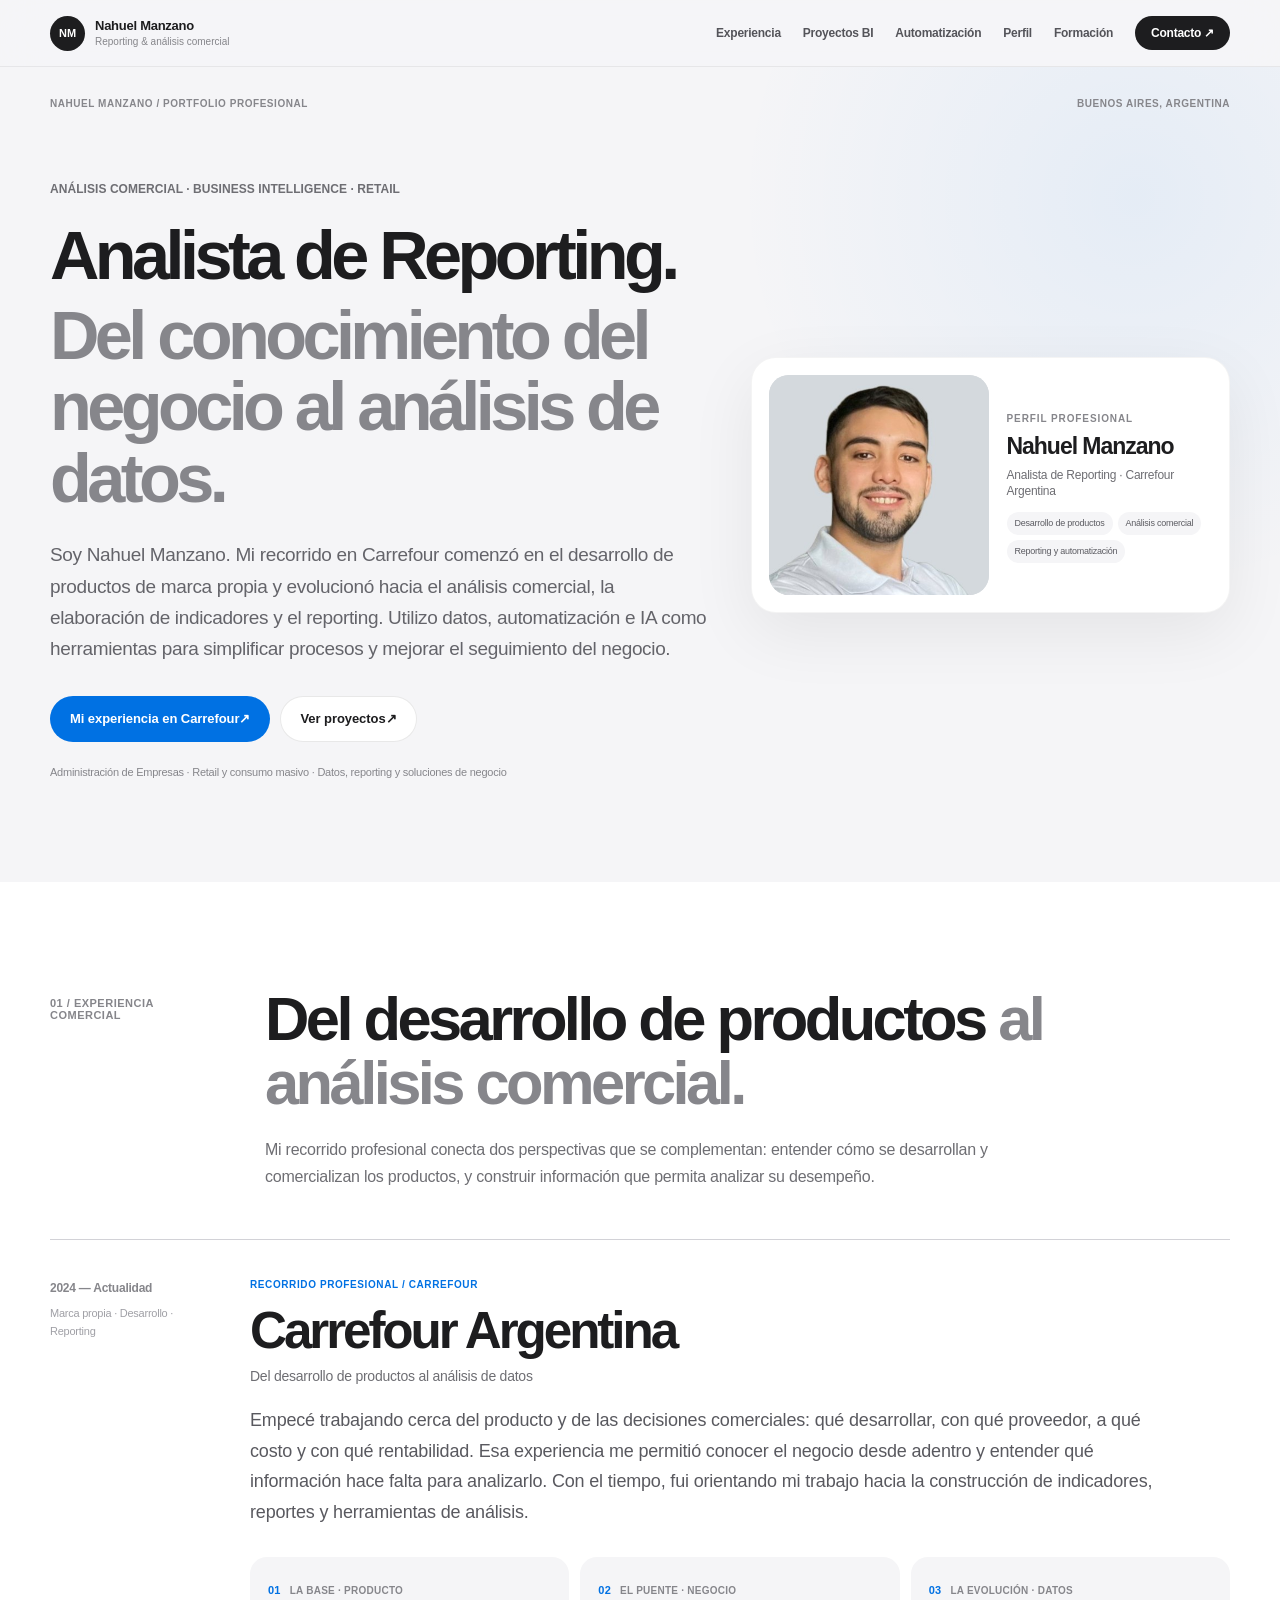
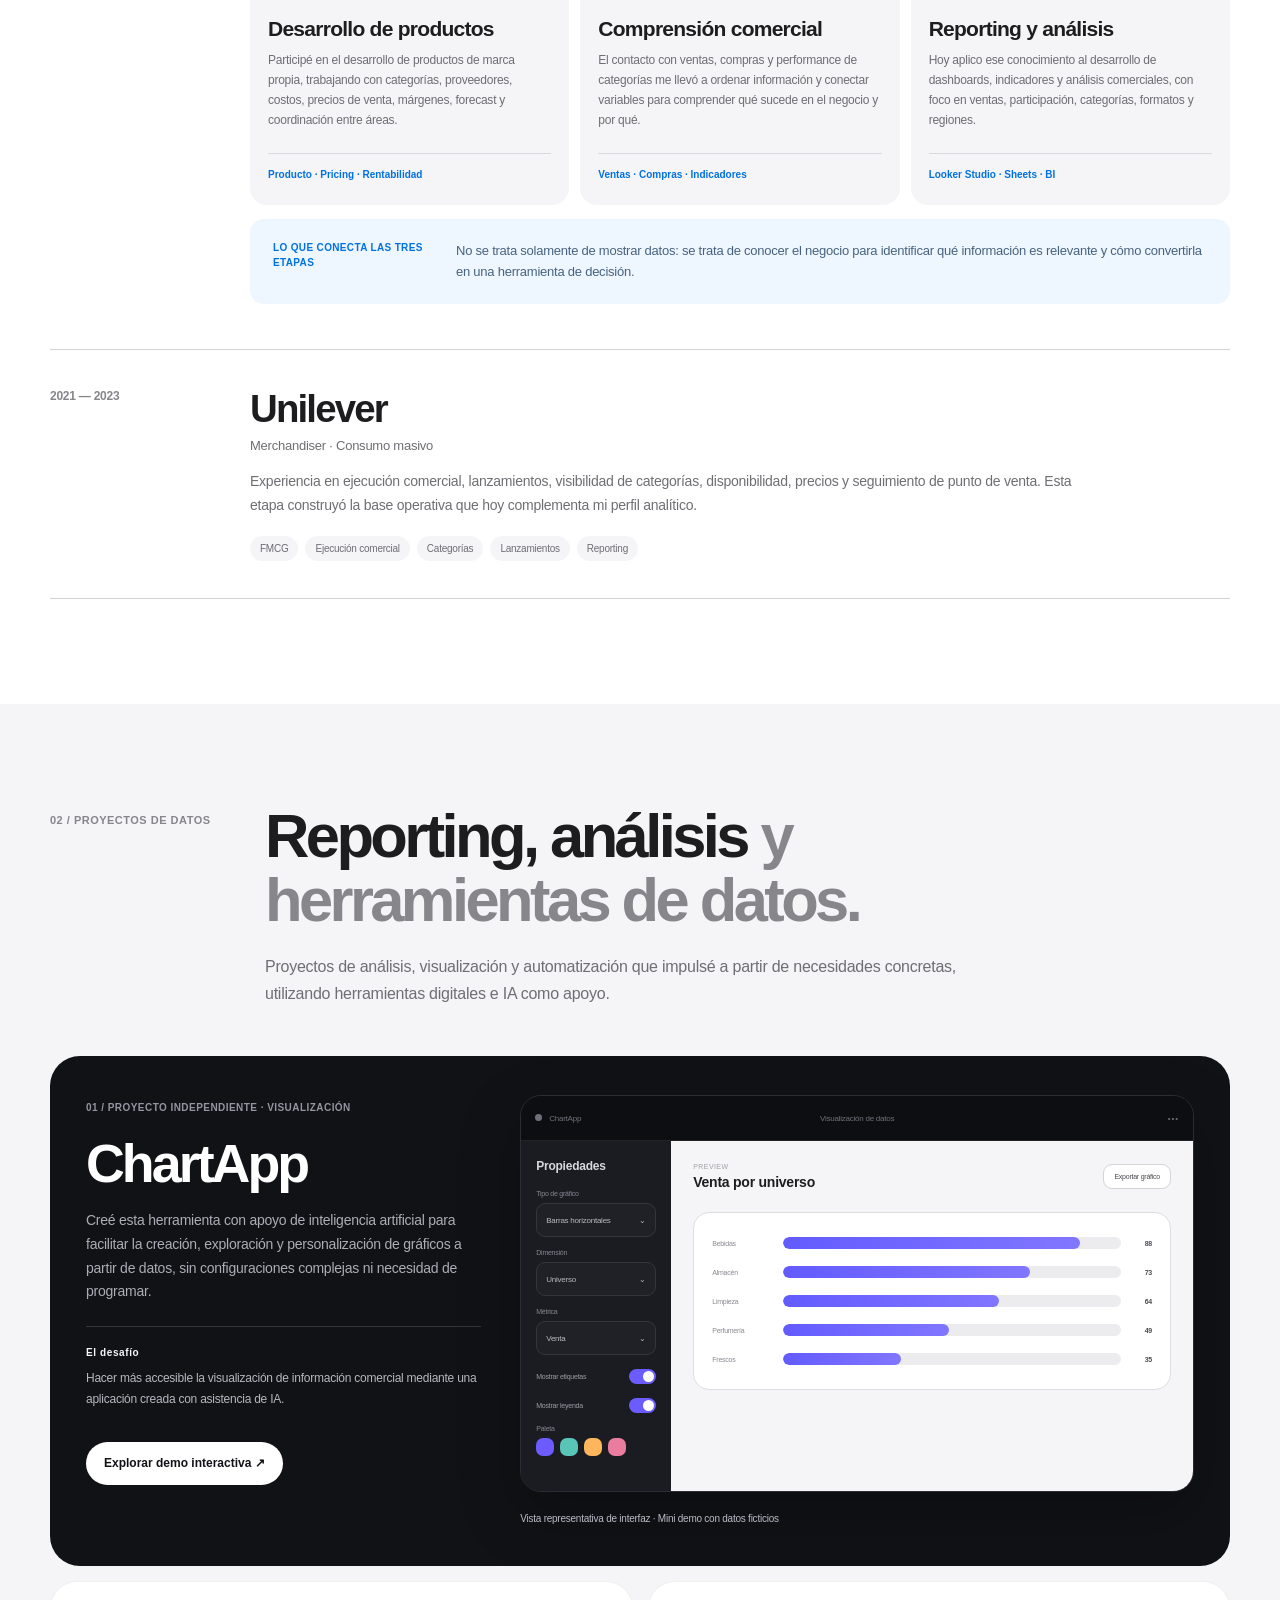
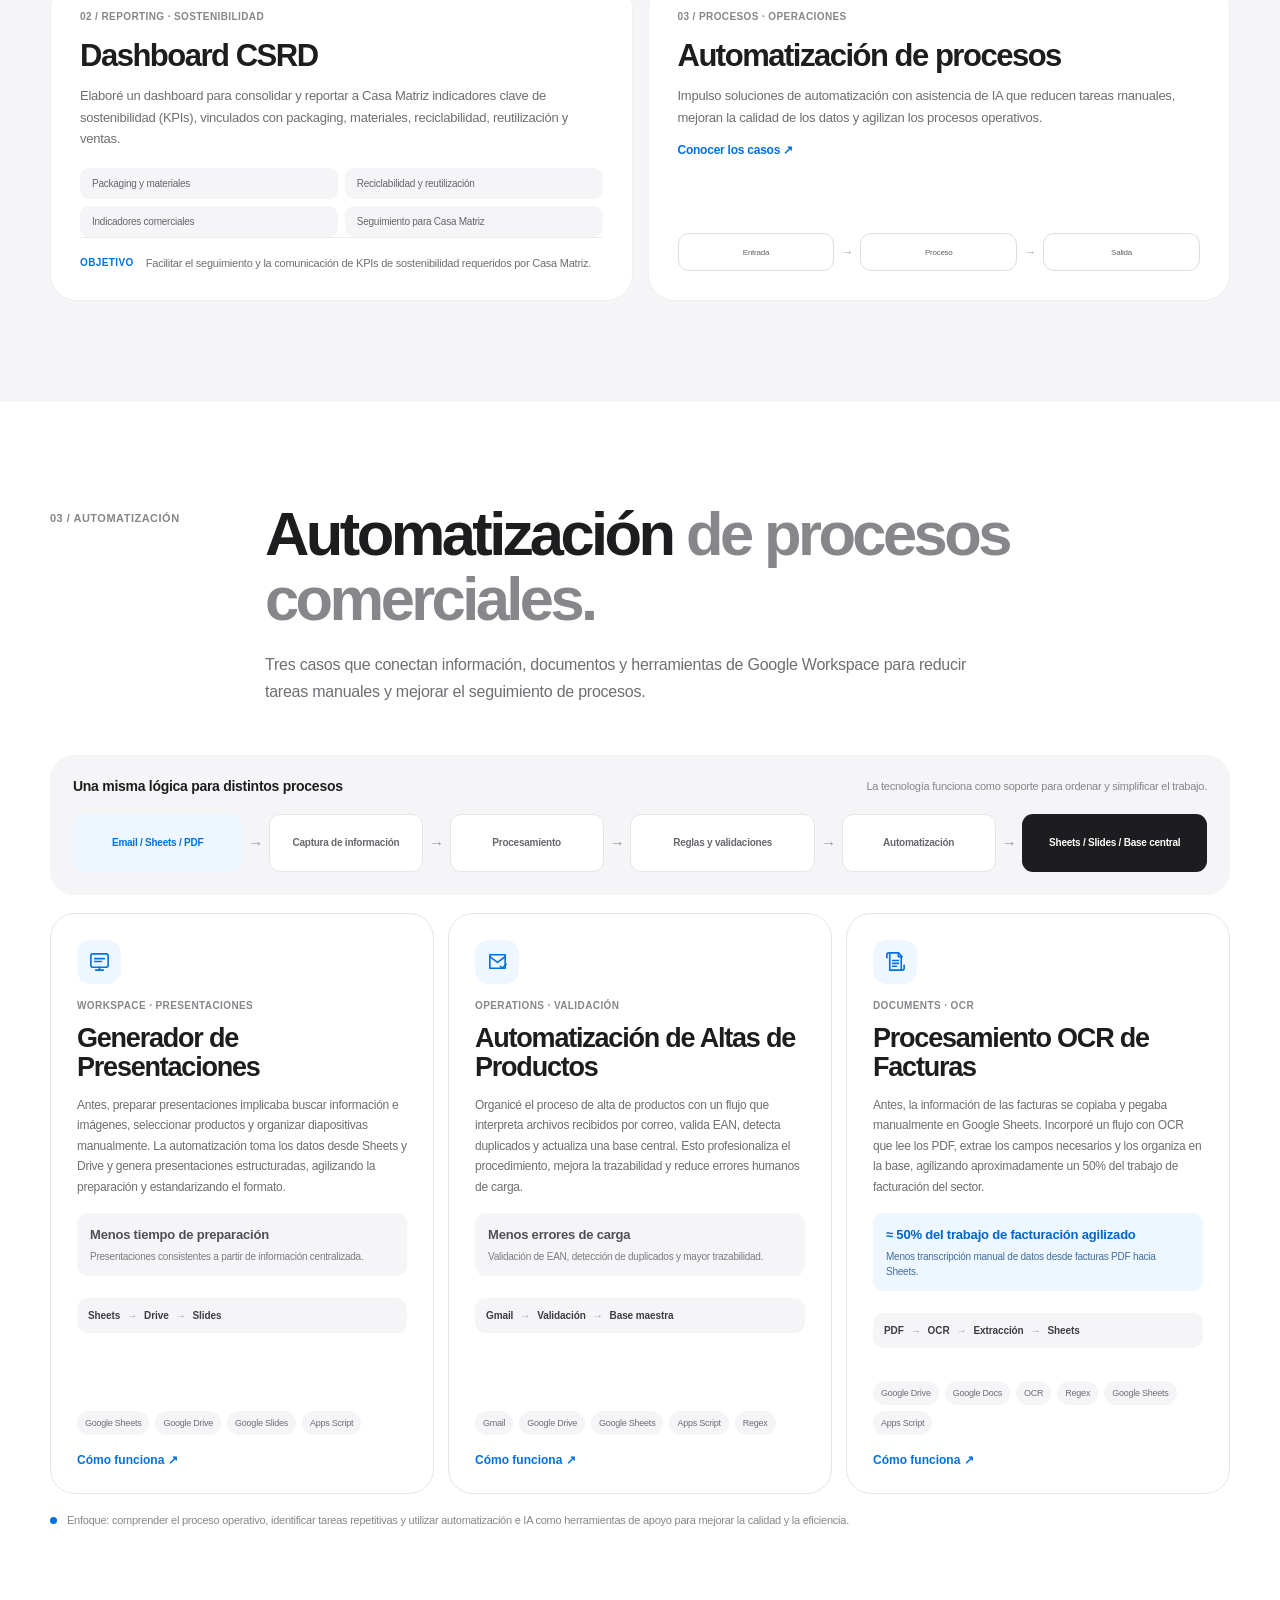
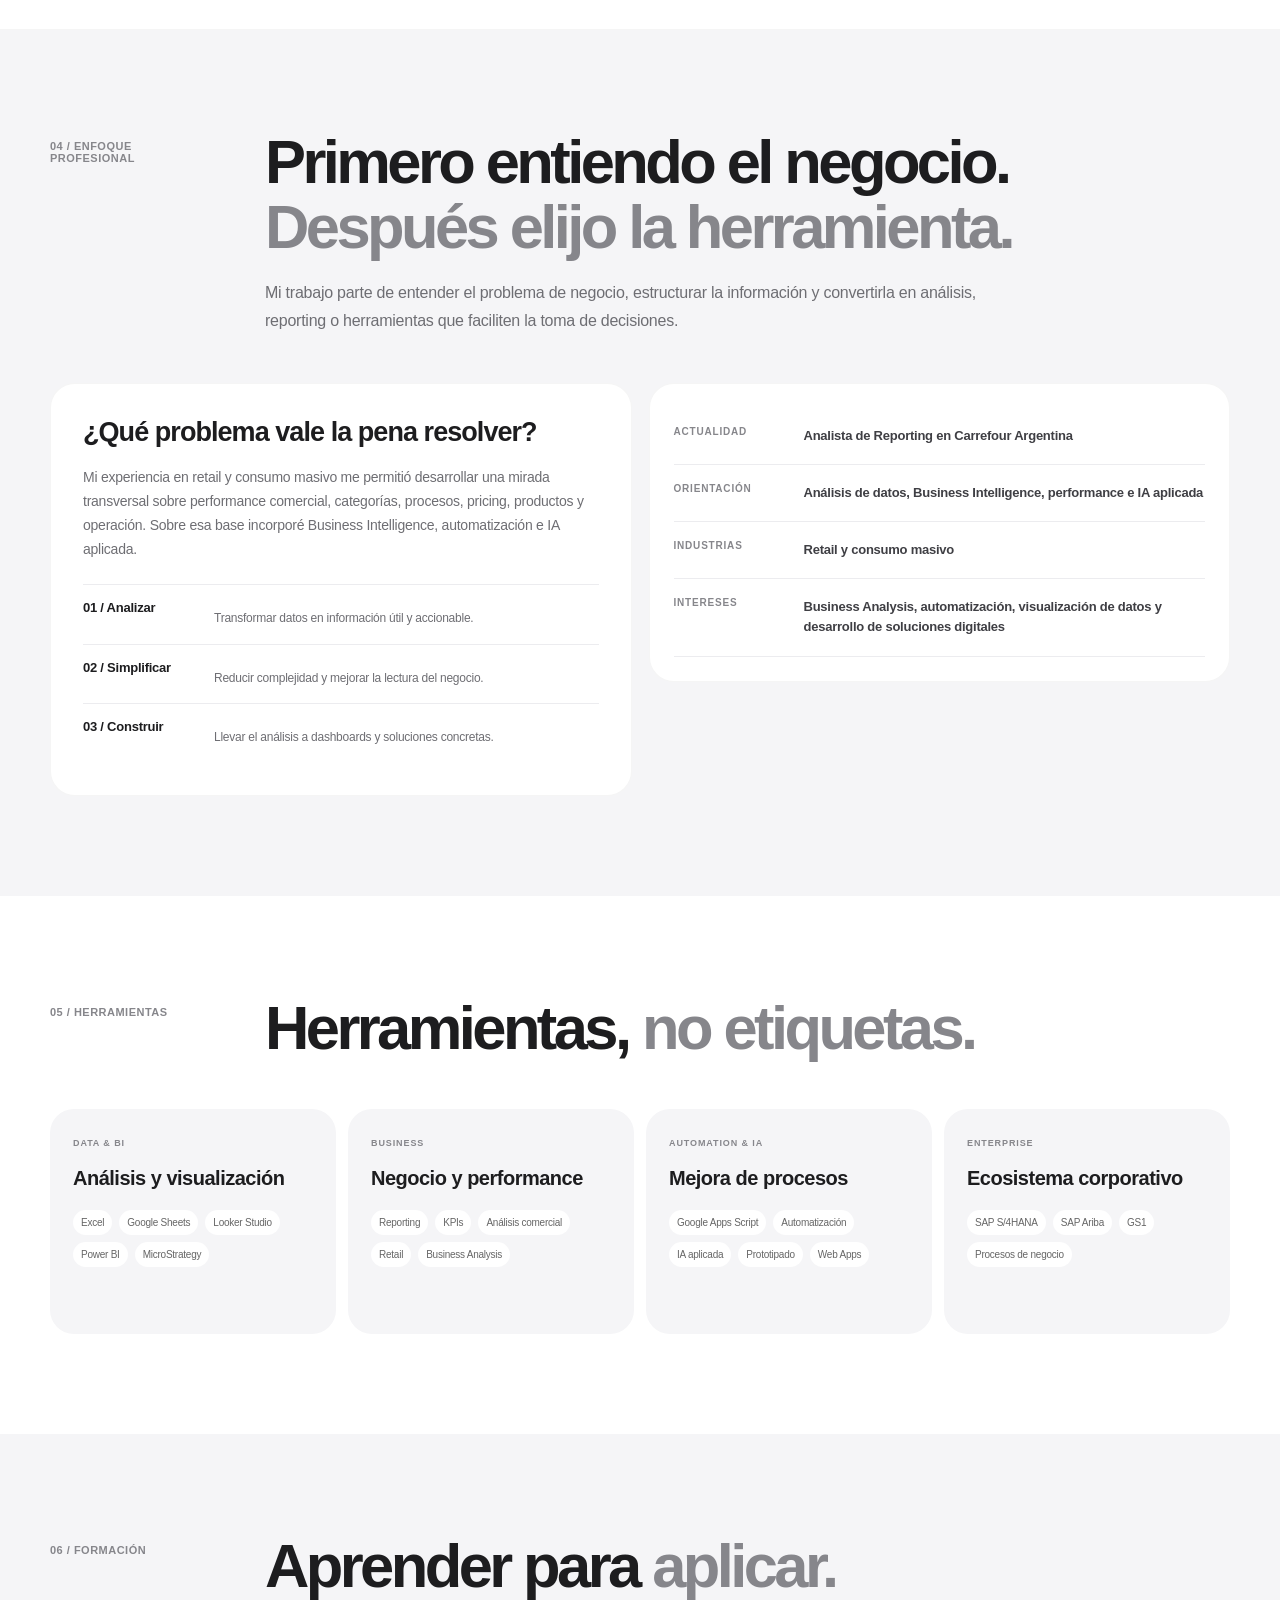
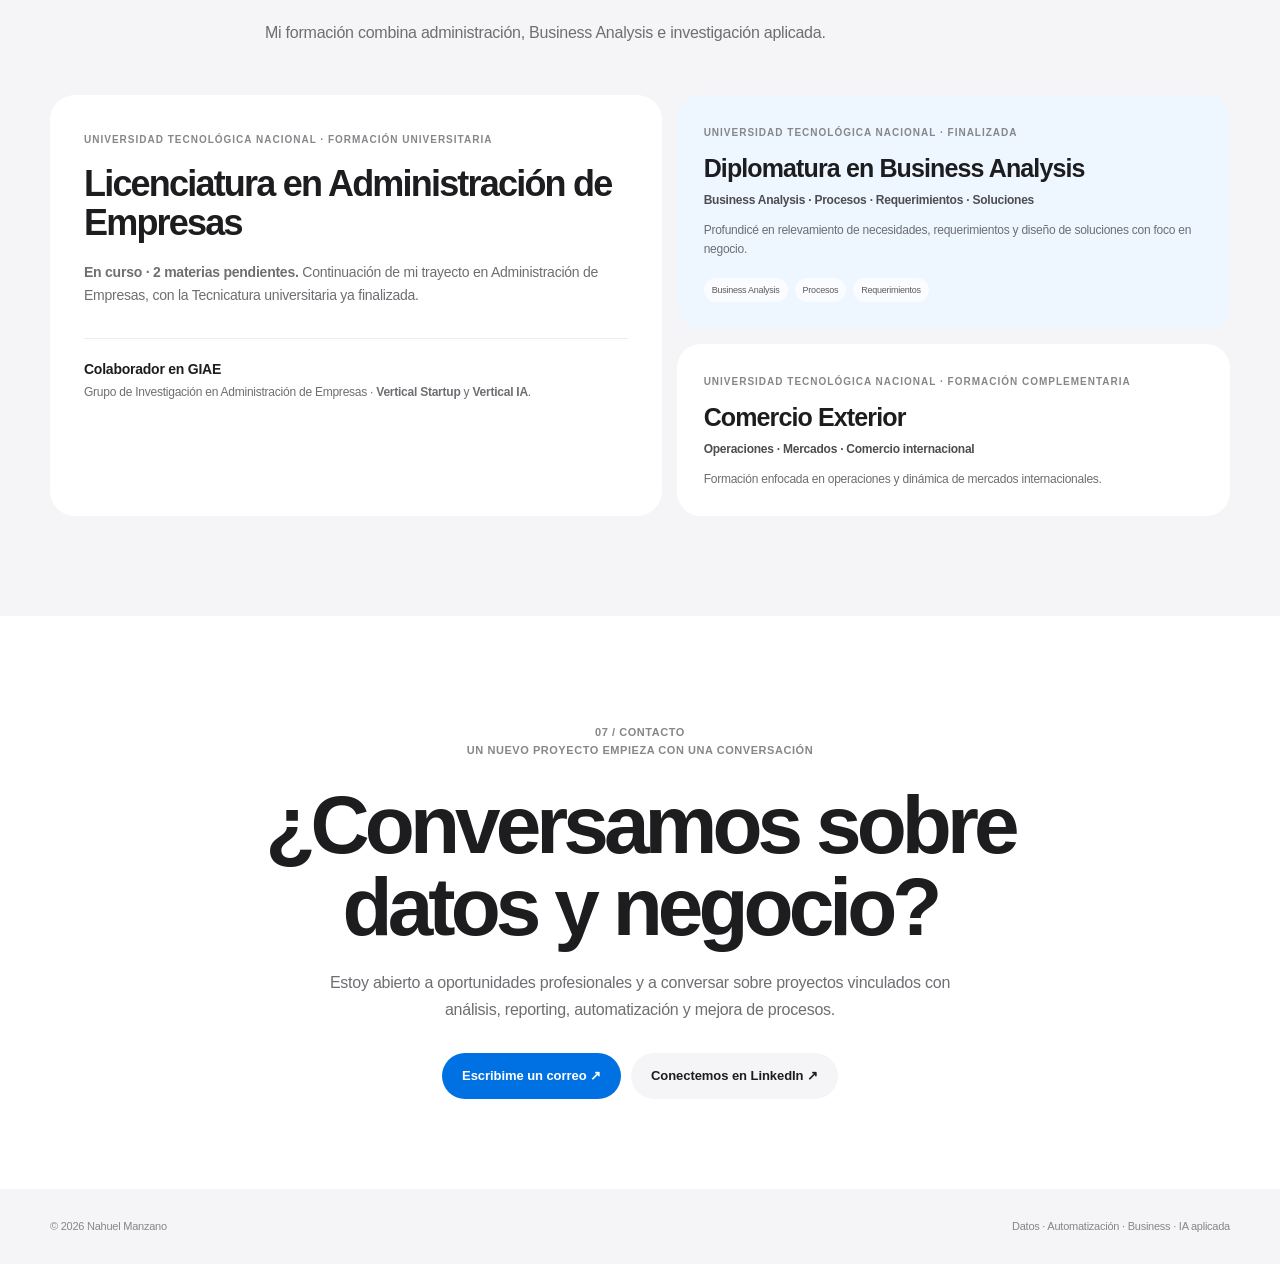
==== index.html @ d4521097 "Slightly enlarge desktop portrait to 220px, preserve mobile" ====
<!doctype html>
<html lang="es">
<head>
<meta charset="utf-8">
<meta name="viewport" content="width=device-width, initial-scale=1, viewport-fit=cover">
<meta name="description" content="Nahuel Manzano, Analista de Reporting con experiencia en desarrollo de productos, retail, análisis comercial, dashboards y automatización.">
<meta name="theme-color" content="#f5f5f7">
<title>Nahuel Manzano — Analista de Reporting y Análisis Comercial</title>
<style>
:root{--bg:#f5f5f7;--surface:#fff;--ink:#1d1d1f;--muted:#6e6e73;--sub:#86868b;--line:#d2d2d7;--blue:#0071e3;--blue2:#2997ff;--soft:#eef6ff;--max:1180px;--r:28px;--shadow:0 24px 70px rgba(0,0,0,.07)}
*{box-sizing:border-box}html{scroll-behavior:smooth}body{margin:0;background:var(--bg);color:var(--ink);font-family:-apple-system,BlinkMacSystemFont,"SF Pro Display","SF Pro Text","Segoe UI",Inter,Helvetica,Arial,sans-serif;-webkit-font-smoothing:antialiased;text-rendering:optimizeLegibility}a{color:inherit;text-decoration:none}button,input,select{font:inherit}button{cursor:pointer}.shell{width:min(var(--max),calc(100% - 44px));margin:auto}
.nav-wrap{position:sticky;top:0;z-index:80;background:rgba(245,245,247,.82);backdrop-filter:saturate(180%) blur(22px);border-bottom:1px solid rgba(0,0,0,.06)}.nav{height:62px;display:flex;align-items:center;justify-content:space-between}.brand{display:flex;align-items:center;gap:10px;font-size:14px;font-weight:700;letter-spacing:-.02em}.brand-mark{width:32px;height:32px;border-radius:50%;display:grid;place-items:center;background:#1d1d1f;color:#fff;font-size:11px}.nav-links{display:flex;align-items:center;gap:24px;font-size:12px;color:#4d4d52}.nav-links a:hover{color:#000}.nav-contact{padding:9px 15px;border-radius:999px;background:#1d1d1f;color:#fff!important;font-weight:650}
.hero{padding:108px 0 86px;position:relative;overflow:hidden}.hero:before{content:"";position:absolute;width:820px;height:520px;right:-220px;top:-240px;background:radial-gradient(circle,rgba(0,113,227,.11),transparent 68%);pointer-events:none}.hero-grid{display:grid;grid-template-columns:1.3fr .7fr;gap:70px;align-items:center;position:relative}.eyebrow{display:inline-flex;align-items:center;gap:8px;color:#6e6e73;font-size:13px;font-weight:650}.eyebrow i{width:7px;height:7px;border-radius:50%;background:#34c759;box-shadow:0 0 0 4px rgba(52,199,89,.10)}h1{font-size:clamp(58px,7vw,92px);line-height:.96;letter-spacing:-.07em;margin:24px 0 26px;max-width:820px}h1 span{display:block;color:#86868b}.hero-lead{font-size:clamp(18px,2vw,23px);line-height:1.5;letter-spacing:-.022em;color:#6e6e73;max-width:700px}.hero-actions{display:flex;gap:11px;margin-top:32px;flex-wrap:wrap}.btn{border:0;min-height:46px;padding:0 19px;border-radius:999px;display:inline-flex;align-items:center;justify-content:center;font-size:14px;font-weight:650;transition:.2s}.btn:hover{transform:translateY(-2px)}.btn.primary{background:#0071e3;color:#fff}.btn.primary:hover{background:#0077ed;box-shadow:0 12px 28px rgba(0,113,227,.18)}.btn.secondary{background:#fff;box-shadow:inset 0 0 0 1px rgba(0,0,0,.10)}.hero-tags{display:flex;gap:7px;flex-wrap:wrap;margin-top:28px}.hero-tags span{font-size:11px;padding:8px 10px;border-radius:999px;background:rgba(255,255,255,.75);border:1px solid rgba(0,0,0,.06);color:#6e6e73}
.snapshot{background:#fff;border:1px solid rgba(0,0,0,.06);border-radius:30px;padding:24px;box-shadow:var(--shadow)}.snapshot-top{display:flex;align-items:center;gap:17px;padding-bottom:22px;border-bottom:1px solid #ececef}.avatar{width:96px;height:96px;object-fit:cover;object-position:center 13%;border-radius:24px;background:#ddd;flex:0 0 auto}.snapshot-name small{display:block;color:#86868b;font-size:10px;text-transform:uppercase;letter-spacing:.11em;font-weight:700}.snapshot-name b{display:block;font-size:22px;letter-spacing:-.035em;margin-top:7px}.snapshot-name span{display:block;font-size:12px;color:#6e6e73;margin-top:5px;line-height:1.4}.snapshot-grid{display:grid;grid-template-columns:1fr 1fr;gap:10px;margin-top:17px}.snap{background:#f5f5f7;border-radius:18px;padding:15px}.snap small{display:block;color:#86868b;font-size:9px;text-transform:uppercase;letter-spacing:.08em}.snap b{display:block;font-size:13px;line-height:1.35;margin-top:6px}.snap.wide{grid-column:1/-1;background:#eef6ff}.snap.wide b{color:#0066cc}
.section{padding:112px 0}.section.white{background:#fff}.section-head{display:grid;grid-template-columns:180px 1fr;gap:40px;align-items:start;margin-bottom:54px}.section-label{font-size:12px;color:#86868b;font-weight:700;padding-top:8px}.section-title{font-size:clamp(42px,5.2vw,66px);line-height:1;letter-spacing:-.055em;margin:0;max-width:840px}.section-title span{color:#86868b}.section-intro{font-size:17px;line-height:1.65;color:#6e6e73;max-width:720px;margin:23px 0 0}
.profile-layout{display:grid;grid-template-columns:.85fr 1.15fr;gap:54px;align-items:start}.profile-card{background:#f5f5f7;border-radius:28px;padding:28px}.profile-card h3{font-size:29px;line-height:1.12;letter-spacing:-.04em;margin:0 0 18px}.profile-card p{font-size:14px;line-height:1.72;color:#6e6e73;margin:0}.profile-facts{display:grid;gap:0;border-top:1px solid #d8d8dc}.fact{display:grid;grid-template-columns:135px 1fr;gap:22px;padding:19px 0;border-bottom:1px solid #d8d8dc}.fact small{font-size:10px;color:#86868b;text-transform:uppercase;letter-spacing:.08em;font-weight:700}.fact b{font-size:14px;line-height:1.5}.principles{display:grid;grid-template-columns:repeat(3,1fr);gap:10px;margin-top:16px}.principle{background:#fff;border-radius:18px;padding:18px;border:1px solid rgba(0,0,0,.055)}.principle strong{font-size:13px}.principle p{margin:8px 0 0;font-size:11px;line-height:1.5;color:#86868b}
.exp-list{border-top:1px solid #d2d2d7}.exp{display:grid;grid-template-columns:175px 1fr;gap:38px;padding:32px 0;border-bottom:1px solid #d2d2d7}.exp-date{font-size:12px;color:#86868b}.exp h3{font-size:27px;letter-spacing:-.035em;margin:0}.exp-role{font-size:13px;color:#6e6e73;margin-top:6px}.exp p{font-size:14px;line-height:1.7;color:#6e6e73;max-width:780px;margin:16px 0 0}.tags{display:flex;gap:7px;flex-wrap:wrap;margin-top:18px}.tags span{font-size:10px;padding:7px 9px;border-radius:999px;background:#f5f5f7;color:#6e6e73}
.edu-layout{display:grid;grid-template-columns:1.1fr .9fr;gap:18px}.degree{background:#fff;border-radius:30px;padding:36px;border:1px solid rgba(0,0,0,.06);min-height:360px;position:relative;overflow:hidden}.degree:after{content:"";position:absolute;width:250px;height:250px;border-radius:50%;right:-120px;top:-120px;background:radial-gradient(circle,rgba(0,113,227,.11),transparent 70%)}.degree small,.edu-card small{font-size:10px;color:#86868b;text-transform:uppercase;letter-spacing:.1em;font-weight:750}.degree h3{font-size:38px;line-height:1.08;letter-spacing:-.045em;margin:18px 0 18px;max-width:600px}.degree p{font-size:14px;line-height:1.7;color:#6e6e73;max-width:620px}.degree-focus{margin-top:30px;padding-top:22px;border-top:1px solid #ececef}.degree-focus b{display:block;font-size:14px}.degree-focus span{display:block;font-size:12px;color:#6e6e73;margin-top:6px;line-height:1.55}.edu-stack{display:grid;gap:18px}.edu-card{background:#fff;border:1px solid rgba(0,0,0,.06);border-radius:26px;padding:28px}.edu-card.feature{background:#eef6ff}.edu-card h4{font-size:25px;letter-spacing:-.035em;line-height:1.12;margin:14px 0 8px}.edu-card>strong{font-size:12px;color:#4d4d52}.edu-card p{font-size:12px;line-height:1.62;color:#6e6e73;margin:13px 0 0}.edu-mini{display:flex;gap:7px;flex-wrap:wrap;margin-top:18px}.edu-mini span{font-size:9px;padding:7px 8px;background:rgba(255,255,255,.72);border-radius:999px;color:#5c5c61}
.skills-grid{display:grid;grid-template-columns:repeat(4,1fr);gap:12px}.skill{background:#f5f5f7;border-radius:24px;padding:24px;min-height:235px}.skill small{font-size:9px;color:#86868b;text-transform:uppercase;letter-spacing:.1em;font-weight:750}.skill h3{font-size:20px;line-height:1.15;letter-spacing:-.025em;margin:17px 0 20px}.skill-list{display:flex;gap:7px;flex-wrap:wrap}.skill-list span{font-size:10px;padding:7px 8px;border-radius:999px;background:#fff;color:#666}
.projects-grid{display:grid;grid-template-columns:repeat(3,1fr);gap:14px}.project{background:#fff;border:1px solid rgba(0,0,0,.06);border-radius:28px;padding:28px;min-height:450px;display:flex;flex-direction:column;overflow:hidden;position:relative}.project small{font-size:9px;color:#86868b;letter-spacing:.1em;text-transform:uppercase;font-weight:750}.project h3{font-size:31px;letter-spacing:-.04em;margin:16px 0 11px}.project p{font-size:13px;line-height:1.64;color:#6e6e73;margin:0}.project .btn{align-self:flex-start;margin-top:20px;min-height:41px;padding:0 15px;font-size:12px}.project-viz{margin-top:auto;padding-top:30px}.mini-window{height:155px;border-radius:19px;background:#f5f5f7;border:1px solid #e8e8eb;padding:14px;position:relative;overflow:hidden}.mini-head{height:23px;border-bottom:1px solid #dddde1;display:flex;justify-content:space-between;color:#9a9aa0;font-size:8px}.scatter{position:absolute;left:18px;right:18px;top:48px;bottom:18px;border-left:1px solid #d7d7dc;border-bottom:1px solid #d7d7dc}.scatter i{position:absolute;width:8px;height:8px;border-radius:50%;background:#0071e3;box-shadow:0 0 0 3px rgba(0,113,227,.10)}.scatter i:nth-child(1){left:12%;bottom:18%}.scatter i:nth-child(2){left:30%;bottom:35%}.scatter i:nth-child(3){left:47%;bottom:53%}.scatter i:nth-child(4){left:63%;bottom:43%}.scatter i:nth-child(5){left:78%;bottom:70%}.scatter i:nth-child(6){left:90%;bottom:60%}.csrd-kpis{display:grid;grid-template-columns:1fr 1fr;gap:8px;margin-top:10px}.csrd-kpis span{background:#fff;border-radius:10px;padding:10px;font-size:8px;color:#86868b}.csrd-kpis b{display:block;font-size:15px;color:#1d1d1f;margin-top:4px}.flow{height:94px;margin-top:9px;position:relative}.node{position:absolute;width:70px;height:38px;border-radius:11px;background:#fff;border:1px solid #dddde1;display:grid;place-items:center;font-size:8px;color:#6e6e73;z-index:2}.node.n1{left:2%;top:28px}.node.n2{left:38%;top:6px}.node.n3{right:2%;top:28px}.flow:before,.flow:after{content:"";position:absolute;height:1px;background:#bfc0c5;top:47px;width:33%;z-index:1}.flow:before{left:17%}.flow:after{right:17%}

.projects-showcase{display:grid;grid-template-columns:minmax(0,1.55fr) minmax(300px,.75fr);gap:16px;align-items:stretch}
.project-feature{background:#111216;color:#f5f5f7;border-radius:32px;padding:34px;display:grid;grid-template-columns:.72fr 1.28fr;gap:28px;min-height:520px;overflow:hidden}
.feature-copy{display:flex;flex-direction:column;align-items:flex-start;padding:10px 0}
.feature-copy small,.project-side small{font-size:9px;letter-spacing:.11em;text-transform:uppercase;font-weight:750;color:#8f9098}
.feature-copy h3{font-size:48px;letter-spacing:-.055em;line-height:1;margin:18px 0 16px}
.feature-copy p{font-size:14px;line-height:1.7;color:#a9aab2;margin:0;max-width:420px}
.feature-btn{margin-top:26px!important;background:#fff!important;color:#111216!important;box-shadow:none!important}
.app-mock{align-self:center;background:#0d0e12;border:1px solid #2c2d34;border-radius:24px;overflow:hidden;box-shadow:0 30px 70px rgba(0,0,0,.28);min-width:0}
.mock-top{height:45px;display:grid;grid-template-columns:1fr auto 1fr;align-items:center;padding:0 14px;color:#6f7079;font-size:8px;border-bottom:1px solid #23242a}.mock-top span:first-child{justify-self:start}.mock-top span:nth-child(2){justify-self:center}.mock-top span:last-child{justify-self:end;letter-spacing:.12em}.mock-top i{display:inline-block;width:7px;height:7px;border-radius:50%;background:#6f7079;margin-right:5px}
.mock-body{display:grid;grid-template-columns:150px 1fr;min-height:350px}.mock-side{background:#1b1c22;padding:18px 15px;color:#d8d8dc}.mock-side>b{display:block;font-size:12px;margin-bottom:17px}.mock-side>label{display:block;font-size:7px;color:#858690;margin:12px 0 6px}.mock-select{height:34px;border:1px solid #34353f;border-radius:9px;padding:0 9px;display:flex;align-items:center;justify-content:space-between;font-size:8px;color:#b9bac1;background:#202127}.mock-toggle{display:flex;align-items:center;justify-content:space-between;font-size:7px;color:#9b9ca5;margin-top:14px}.mock-toggle i{width:27px;height:15px;background:#6c5cff;border-radius:999px;position:relative}.mock-toggle i:after{content:"";position:absolute;width:11px;height:11px;border-radius:50%;background:#fff;right:2px;top:2px}.palette{display:flex;gap:6px}.palette i{width:18px;height:18px;border-radius:7px}.palette i:nth-child(1){background:#6c5cff}.palette i:nth-child(2){background:#58c5b8}.palette i:nth-child(3){background:#ffb55b}.palette i:nth-child(4){background:#ea7ca0}
.mock-main{background:#f5f5f7;padding:22px}.mock-main-head{display:flex;align-items:center;justify-content:space-between;gap:12px}.mock-main-head small{display:block;font-size:7px;color:#a0a0a6;letter-spacing:.06em}.mock-main-head b{display:block;color:#1d1d1f;font-size:14px;margin-top:4px}.mock-main-head>span{font-size:7px;color:#4c4c52;border:1px solid #d4d4d8;border-radius:9px;background:#fff;padding:8px 10px}.bar-preview{margin-top:22px;background:#fff;border:1px solid #dedee2;border-radius:16px;padding:24px 18px;display:grid;gap:17px}.bar-preview>div{display:grid;grid-template-columns:62px 1fr 22px;gap:9px;align-items:center}.bar-preview label{font-size:7px;color:#888990}.bar-preview i{display:block;height:12px;border-radius:999px;background:#ececef;position:relative;overflow:hidden}.bar-preview i:after{content:"";position:absolute;inset:0 auto 0 0;width:var(--w);border-radius:inherit;background:linear-gradient(90deg,#635bff,#8176ff)}.bar-preview b{font-size:7px;color:#4b4c52;text-align:right}
.project-side-stack{display:grid;grid-template-rows:1fr 1fr;gap:16px}.project-side{background:#f5f5f7;border:1px solid rgba(0,0,0,.06);border-radius:28px;padding:28px;display:flex;flex-direction:column;min-height:252px;overflow:hidden}.project-side h3{font-size:27px;line-height:1.06;letter-spacing:-.04em;margin:14px 0 11px}.project-side p{font-size:12px;line-height:1.62;color:#6e6e73;margin:0}.side-viz{margin-top:auto;padding-top:24px}.csrd-viz{display:grid;grid-template-columns:1fr 1fr;gap:8px}.csrd-viz>div{background:#fff;border:1px solid #e3e3e7;border-radius:13px;padding:11px}.csrd-viz span{display:block;font-size:7px;color:#92939a}.csrd-viz b{display:block;font-size:17px;margin-top:4px}.csrd-viz .wide{grid-column:1/-1}.csrd-viz i{display:block;height:7px;border-radius:999px;background:#ececef;margin-top:8px;overflow:hidden}.csrd-viz em{display:block;width:var(--w);height:100%;background:#0071e3;border-radius:inherit}.flow-viz{display:grid;grid-template-columns:1fr auto 1fr auto 1fr;gap:7px;align-items:center}.flow-viz span{height:38px;border-radius:11px;background:#fff;border:1px solid #dedee2;display:grid;place-items:center;font-size:8px;color:#62636a}.flow-viz i{font-style:normal;color:#a4a5ab;font-size:12px}

/* Automation case studies */
.project-link{display:inline-flex;align-items:center;gap:6px;margin-top:15px;font-size:11px;font-weight:700;color:#0066cc}.project-link:hover{text-decoration:underline}
.auto-section{background:linear-gradient(180deg,#f3f7fc 0%,#f7f9fc 100%);border-top:1px solid rgba(0,0,0,.04);border-bottom:1px solid rgba(0,0,0,.04)}
.auto-overview{background:rgba(255,255,255,.78);border:1px solid rgba(0,0,0,.06);border-radius:28px;padding:24px;margin-bottom:18px;box-shadow:0 16px 50px rgba(0,0,0,.035);backdrop-filter:blur(16px)}
.auto-overview-top{display:flex;align-items:center;justify-content:space-between;gap:20px;margin-bottom:20px}.auto-overview-top b{font-size:14px;letter-spacing:-.02em}.auto-overview-top span{font-size:11px;color:#86868b}
.process-line{display:grid;grid-template-columns:minmax(145px,1.1fr) auto 1fr auto 1fr auto 1.2fr auto 1fr auto minmax(170px,1.2fr);gap:9px;align-items:center}.process-step,.process-end{min-height:62px;border-radius:17px;display:flex;align-items:center;justify-content:center;text-align:center;padding:10px 12px;font-size:10px;line-height:1.35;font-weight:650}.process-end{background:#1d1d1f;color:#fff}.process-step{background:#fff;border:1px solid #e1e1e5;color:#515158}.process-arrow{color:#9b9ca2;font-size:15px;text-align:center}.process-end.input{background:#eef6ff;color:#0066cc;border:1px solid #d4e9ff}.process-end.output{background:#1d1d1f;color:#fff}
.auto-cards{display:grid;grid-template-columns:repeat(3,1fr);gap:14px}.auto-card{background:#fff;border:1px solid rgba(0,0,0,.065);border-radius:28px;padding:27px;min-height:480px;display:flex;flex-direction:column;transition:transform .25s ease,box-shadow .25s ease,border-color .25s ease}.auto-card:hover{transform:translateY(-4px);box-shadow:0 24px 65px rgba(0,0,0,.075);border-color:rgba(0,113,227,.15)}.auto-icon{width:48px;height:48px;border-radius:15px;display:grid;place-items:center;background:#eef6ff;color:#0071e3;margin-bottom:24px}.auto-icon svg{width:23px;height:23px;fill:none;stroke:currentColor;stroke-width:1.7;stroke-linecap:round;stroke-linejoin:round}.auto-card>small{font-size:9px;color:#86868b;text-transform:uppercase;letter-spacing:.1em;font-weight:750}.auto-card h3{font-size:27px;line-height:1.07;letter-spacing:-.04em;margin:13px 0 11px}.auto-card>p{font-size:12px;line-height:1.66;color:#6e6e73;margin:0}.auto-concept{margin:20px 0 18px;padding:13px 14px;border-radius:14px;background:#f5f5f7;color:#3d3d42;font-size:10px;font-weight:700;letter-spacing:-.01em;display:flex;align-items:center;gap:7px;white-space:nowrap;overflow:hidden}.auto-concept i{font-style:normal;color:#a0a0a6}.auto-tech{display:flex;gap:6px;flex-wrap:wrap;margin-top:auto;padding-top:22px}.auto-tech span{font-size:9px;padding:7px 8px;border-radius:999px;background:#f5f5f7;color:#666}.auto-detail{align-self:flex-start;margin-top:18px;border:0;background:transparent;color:#0066cc;font-size:11px;font-weight:700;padding:0}.auto-detail:hover{text-decoration:underline}.auto-footnote{display:flex;align-items:center;gap:10px;margin-top:18px;color:#6e6e73;font-size:11px;line-height:1.55}.auto-footnote i{width:7px;height:7px;border-radius:50%;background:#0071e3;flex:0 0 auto}
.process-modal-window{width:min(760px,94vw);max-height:min(760px,90vh);background:#fff;border-radius:28px;box-shadow:0 40px 120px rgba(0,0,0,.32);overflow:hidden;transform:translateY(14px) scale(.985);transition:.22s;display:flex;flex-direction:column}.modal.open .process-modal-window{transform:none}.process-modal-head{display:flex;align-items:flex-start;justify-content:space-between;gap:20px;padding:28px 28px 22px;border-bottom:1px solid #ececef}.process-modal-head small{display:block;font-size:9px;text-transform:uppercase;letter-spacing:.11em;color:#86868b;font-weight:750}.process-modal-head h3{font-size:34px;line-height:1.05;letter-spacing:-.045em;margin:8px 0 0}.process-modal-close{width:36px;height:36px;border:1px solid #dedee2;background:#f5f5f7;border-radius:50%;font-size:18px;color:#3d3d42;flex:0 0 auto}.process-modal-body{padding:26px 28px 30px;overflow:auto}.process-modal-concept{display:inline-flex;align-items:center;gap:7px;padding:10px 12px;border-radius:12px;background:#eef6ff;color:#0066cc;font-size:10px;font-weight:700}.process-modal-body>p{font-size:14px;line-height:1.7;color:#6e6e73;margin:20px 0 24px}.process-modal-grid{display:grid;grid-template-columns:1.2fr .8fr;gap:26px}.process-modal-grid h4{font-size:11px;text-transform:uppercase;letter-spacing:.08em;color:#86868b;margin:0 0 12px}.process-list{display:grid;gap:0;border-top:1px solid #ececef}.process-list div{display:grid;grid-template-columns:26px 1fr;gap:9px;padding:11px 0;border-bottom:1px solid #ececef;font-size:12px;line-height:1.45;color:#4f4f55}.process-list b{color:#0071e3;font-size:10px;padding-top:2px}.process-modal-tech{display:flex;gap:7px;flex-wrap:wrap;align-content:flex-start}.process-modal-tech span{font-size:10px;padding:8px 9px;border-radius:999px;background:#f5f5f7;color:#5e5e64}.process-positioning{margin-top:22px;padding:14px 16px;border-radius:15px;background:#f5f5f7;font-size:11px;line-height:1.6;color:#6e6e73}.process-positioning strong{color:#1d1d1f}
@media(max-width:980px){.process-line{grid-template-columns:1fr auto 1fr auto 1fr;grid-template-areas:"input a1 capture a2 processing" "valid a3 automate a4 output";row-gap:9px}.process-line>*:nth-child(1){grid-area:input}.process-line>*:nth-child(2){grid-area:a1}.process-line>*:nth-child(3){grid-area:capture}.process-line>*:nth-child(4){grid-area:a2}.process-line>*:nth-child(5){grid-area:processing}.process-line>*:nth-child(6){display:none}.process-line>*:nth-child(7){grid-area:valid}.process-line>*:nth-child(8){grid-area:a3}.process-line>*:nth-child(9){grid-area:automate}.process-line>*:nth-child(10){grid-area:a4}.process-line>*:nth-child(11){grid-area:output}.auto-cards{grid-template-columns:1fr 1fr}.auto-card:last-child{grid-column:1/-1;min-height:390px}}
@media(max-width:720px){.auto-overview{padding:18px;border-radius:22px}.auto-overview-top{display:block;margin-bottom:16px}.auto-overview-top span{display:block;margin-top:6px}.process-line{display:flex;flex-direction:column;gap:7px}.process-step,.process-end{width:100%;min-height:48px}.process-arrow{transform:rotate(90deg);height:14px;line-height:14px}.process-line>*:nth-child(6){display:block}.auto-cards{grid-template-columns:1fr}.auto-card,.auto-card:last-child{grid-column:auto;min-height:auto;padding:24px;border-radius:24px}.auto-concept{white-space:normal;flex-wrap:wrap}.auto-tech{margin-top:3px;padding-top:18px}.process-modal-window{width:100vw;max-height:none;height:100dvh;border-radius:0}.process-modal-head{padding:22px 18px 18px}.process-modal-head h3{font-size:30px}.process-modal-body{padding:20px 18px 26px}.process-modal-grid{grid-template-columns:1fr;gap:24px}}

.contact{padding:110px 0 80px;background:#fff;text-align:center}.contact h2{font-size:clamp(48px,6vw,78px);letter-spacing:-.06em;margin:0}.contact p{max-width:650px;margin:22px auto 0;color:#6e6e73;font-size:17px;line-height:1.6}.contact .hero-actions{justify-content:center}.footer{height:78px;display:flex;align-items:center;justify-content:space-between;color:#86868b;font-size:11px}
.reveal{opacity:0;transform:translateY(20px);transition:.65s cubic-bezier(.2,.7,.2,1)}.reveal.show{opacity:1;transform:none}
.modal{position:fixed;inset:0;z-index:200;background:rgba(0,0,0,.52);backdrop-filter:blur(14px);padding:22px;display:grid;place-items:center;opacity:0;visibility:hidden;transition:.22s}.modal.open{opacity:1;visibility:visible}.modal-window{width:min(1180px,96vw);height:min(790px,92vh);background:#f5f5f7;border-radius:28px;box-shadow:0 40px 120px rgba(0,0,0,.32);overflow:hidden;transform:translateY(14px) scale(.985);transition:.22s}.modal.open .modal-window{transform:none}.modal-bar{height:56px;background:#1d1d1f;color:#fff;display:flex;align-items:center;justify-content:space-between;padding:0 18px}.modal-bar b{font-size:12px}.modal-close{width:34px;height:34px;border:1px solid #424247;background:#2a2a2c;color:#fff;border-radius:50%;font-size:18px}.demo{height:calc(100% - 56px);display:grid;grid-template-columns:225px 1fr;min-height:0}.demo-controls{background:#fff;border-right:1px solid #e1e1e4;padding:20px;overflow:auto}.demo-controls h4{font-size:16px;margin:0 0 4px}.demo-controls>p{font-size:10px;color:#86868b;margin:0 0 20px;line-height:1.5}.field{margin-bottom:16px}.field label{display:block;font-size:9px;color:#86868b;margin-bottom:7px;text-transform:uppercase;letter-spacing:.07em;font-weight:700}.field select,.field input[type=text]{width:100%;height:38px;border-radius:10px;border:1px solid #d8d8dc;background:#fff;padding:0 10px;font-size:11px;color:#1d1d1f;outline:none}.chart-types{display:grid;grid-template-columns:1fr 1fr;gap:6px}.chart-types button{height:39px;border:1px solid #dedee2;background:#fff;border-radius:10px;font-size:9px;color:#6e6e73}.chart-types button.active{background:#eef6ff;border-color:#9bcaff;color:#0066cc;font-weight:700}.toggle{display:flex;align-items:center;justify-content:space-between;font-size:10px;color:#6e6e73;margin:13px 0}.toggle input{accent-color:#0071e3}.demo-note{margin-top:20px;padding:12px;border-radius:12px;background:#f5f5f7;font-size:9px;line-height:1.55;color:#86868b}.demo-stage{padding:23px;overflow:auto}.stage-head{display:flex;align-items:start;justify-content:space-between;gap:20px}.stage-head small{font-size:9px;color:#86868b}.stage-head h3{font-size:23px;letter-spacing:-.035em;margin:5px 0 0}.stage-actions{display:flex;gap:7px}.stage-actions button{height:34px;border:1px solid #d9d9dd;background:#fff;border-radius:10px;padding:0 11px;font-size:9px}.chart-card{background:#fff;border:1px solid #e0e0e4;border-radius:20px;padding:16px;margin-top:16px}.chart-meta{display:flex;align-items:center;justify-content:space-between}.chart-meta b{font-size:11px}.chart-meta span{font-size:9px;color:#86868b}.chart-area{height:330px}.chart-area svg{width:100%;height:100%;display:block}.data-row{display:grid;grid-template-columns:repeat(5,1fr);gap:8px;margin-top:12px}.data-box{background:#fff;border:1px solid #e0e0e4;border-radius:13px;padding:10px}.data-box span{display:block;font-size:8px;color:#86868b}.data-box input{width:100%;height:28px;border:0;border-radius:7px;background:#f5f5f7;padding:0 7px;margin-top:6px;font-size:11px;font-weight:700;outline:none}.body-lock{overflow:hidden}
@media(max-width:1050px) and (min-width:721px){.nav-links{gap:16px}.nav-links a{font-size:11px}}
@media(max-width:980px){.hero-grid{grid-template-columns:1fr;gap:40px}.snapshot{max-width:620px}.section-head{grid-template-columns:1fr;gap:12px}.profile-layout,.edu-layout{grid-template-columns:1fr}.skills-grid{grid-template-columns:1fr 1fr}.projects-grid{grid-template-columns:1fr 1fr}.project:last-child{grid-column:1/-1}}
@media(max-width:720px){.shell{width:min(100% - 30px,var(--max))}.nav{height:56px}.nav-links a:not(.nav-contact){display:none}.nav-contact{padding:8px 12px}.hero{padding:76px 0 60px}h1{font-size:54px}.hero-lead{font-size:17px}.hero-actions{flex-direction:column}.hero-actions .btn{width:100%}.snapshot{padding:17px;border-radius:24px}.avatar{width:74px;height:74px;border-radius:19px}.snapshot-name b{font-size:18px}.snapshot-grid{grid-template-columns:1fr 1fr}.section{padding:82px 0}.section-title{font-size:43px}.section-intro{font-size:15px}.profile-layout{gap:18px}.profile-card{padding:23px}.profile-card h3{font-size:25px}.fact{grid-template-columns:1fr;gap:5px}.principles{grid-template-columns:1fr}.exp{grid-template-columns:1fr;gap:8px;padding:27px 0}.edu-layout{gap:12px}.degree{min-height:auto;padding:26px}.degree h3{font-size:31px}.edu-card{padding:23px}.skills-grid,.projects-grid{grid-template-columns:1fr}.project:last-child{grid-column:auto}.project{min-height:390px;padding:24px}.contact{padding:85px 0 65px}.contact h2{font-size:50px}.footer{height:auto;padding:24px 0;flex-direction:column;gap:8px;text-align:center}.modal{padding:0}.modal-window{width:100vw;height:100dvh;max-height:none;border-radius:0}.demo{grid-template-columns:1fr;grid-template-rows:auto 1fr}.demo-controls{border-right:0;border-bottom:1px solid #e1e1e4;padding:13px}.demo-controls h4,.demo-controls>p,.demo-note{display:none}.field{margin-bottom:9px}.chart-types{grid-template-columns:repeat(4,1fr)}.chart-types button{height:35px}.demo-stage{padding:13px}.chart-area{height:250px}.data-row{grid-template-columns:1fr 1fr}.data-box:nth-child(n+5){display:none}.stage-actions{display:none}}
@media(max-width:410px){.snapshot-grid{grid-template-columns:1fr}.snap.wide{grid-column:auto}h1{font-size:49px}}

@media(max-width:980px){.projects-showcase{grid-template-columns:1fr}.project-side-stack{grid-template-columns:1fr 1fr;grid-template-rows:none}.project-feature{grid-template-columns:.8fr 1.2fr;min-height:480px}}
@media(max-width:720px){.projects-showcase{gap:12px}.project-feature{grid-template-columns:1fr;padding:25px;border-radius:26px;min-height:auto;gap:26px}.feature-copy{padding:0}.feature-copy h3{font-size:42px}.feature-copy p{font-size:13px}.feature-btn{width:auto!important}.app-mock{width:100%;border-radius:19px}.mock-top{height:39px}.mock-body{grid-template-columns:1fr;min-height:265px}.mock-side{display:none}.mock-main{padding:16px}.mock-main-head>span{display:none}.bar-preview{padding:18px 14px;gap:14px}.bar-preview>div{grid-template-columns:56px 1fr 20px}.project-side-stack{grid-template-columns:1fr}.project-side{min-height:250px;padding:24px}}

/* Complete embedded site design */
/* Apple-inspired minimalist portfolio refinement, November 2026.
   Restores the original airy design while retaining commercial analytics content. */
:root{--bg:#f5f5f7;--surface:#fff;--ink:#1d1d1f;--muted:#6e6e73;--sub:#86868b;--line:#d2d2d7;--blue:#0071e3;--blue2:#2997ff;--soft:#eef6ff;--max:1180px;--r:28px;--shadow:0 24px 70px rgba(0,0,0,.07)}
body{background:#f5f5f7;color:var(--ink);font-family:-apple-system,BlinkMacSystemFont,"SF Pro Display","SF Pro Text","Segoe UI",Inter,Arial,sans-serif;letter-spacing:-.015em}
html{scroll-padding-top:78px}
::selection{background:#b6d9ff;color:#1d1d1f}
a:focus-visible,button:focus-visible,input:focus-visible,select:focus-visible{outline:2px solid #0071e3;outline-offset:4px}
.shell{width:min(1180px,calc(100% - 56px))}
.nav-wrap{background:rgba(245,245,247,.88);border-bottom:1px solid rgba(0,0,0,.06);backdrop-filter:saturate(180%) blur(22px)}
.nav{height:66px;gap:22px}
.brand{display:flex;align-items:center;gap:10px;font-size:13px;letter-spacing:-.02em;font-weight:750}
.brand-mark{border-radius:50%;background:#1d1d1f;color:#fff;width:35px;height:35px;font-size:11px;letter-spacing:-.015em}
.brand-name{display:block}
.brand-caption{display:block;font-size:10px;line-height:1.4;font-weight:400;color:#86868b;letter-spacing:0;margin-top:2px}
.nav-links{gap:22px;color:#54545a;font-size:12px;font-weight:550}
.nav-contact{background:#1d1d1f!important;color:#fff!important;border-radius:999px!important;padding:10px 16px!important;white-space:nowrap}
.nav-contact:hover{background:#424245!important}
.menu-toggle,.mobile-nav{display:none}
.hero{background:#f5f5f7;padding:0}
.hero:before{content:"";position:absolute;width:850px;height:600px;right:-210px;top:-120px;background:radial-gradient(circle,rgba(0,113,227,.08),transparent 70%);display:block;pointer-events:none}
.hero-meta{display:flex;justify-content:space-between;gap:10px;border:0;padding:35px 0 0;color:#86868b;font-size:11px;font-weight:650;letter-spacing:.06em}
.hero-grid{display:grid;grid-template-columns:minmax(0,1.1fr) minmax(320px,.9fr);gap:48px;padding:85px 0 90px;align-items:center;position:relative}
.hero-copy{min-width:0}
.eyebrow{display:inline-flex;color:#86868b;font-size:12px;font-weight:650;letter-spacing:.015em;line-height:1.5}
.hero h1{font-size:clamp(49px,5.5vw,76px);line-height:1.025;letter-spacing:-.065em;font-weight:750;max-width:700px;margin:22px 0 25px}
.hero h1 span{display:block;color:#86868b;margin-top:8px}
.hero-lead{color:#616168;font-size:clamp(16px,1.5vw,19px);line-height:1.64;max-width:620px;letter-spacing:-.015em}
.hero-actions{display:flex;flex-direction:row;gap:10px;margin-top:30px;flex-wrap:wrap}
.hero-actions .btn{border-radius:999px;min-height:46px;padding:0 20px;font-size:13px;font-weight:650;box-shadow:none}
.hero-actions .btn.primary{background:#0071e3;color:#fff}
.hero-actions .btn.primary:hover{background:#0077ed;box-shadow:0 9px 21px rgba(0,113,227,.15)}
.hero-actions .btn.secondary{background:#fff;color:#1d1d1f;box-shadow:inset 0 0 0 1px rgba(0,0,0,.08)}
.hero-caption{color:#86868b;font-size:11px;line-height:1.5;margin-top:20px}
.business-panel{position:relative;align-self:center;background:#fff;border:1px solid rgba(0,0,0,.06);border-radius:28px;overflow:hidden;padding:24px;box-shadow:var(--shadow)}
.business-panel-head{display:flex;align-items:center;justify-content:space-between;gap:12px;padding:0 0 17px;border-bottom:1px solid #ececef;background:transparent;color:#1d1d1f}
.business-panel-head b{font-size:14px;font-weight:700}
.business-panel-head span{font-size:10px;font-weight:650;color:#86868b;letter-spacing:.055em}
.business-panel-intro{border:0;background:transparent;padding:20px 0 10px}
.business-panel-intro small{font-size:10px;font-weight:700;color:#0071e3;letter-spacing:.05em}
.business-panel-intro p{color:#1d1d1f;font-size:15px;font-weight:650;line-height:1.45;margin:8px 0 6px}
.business-table{width:100%;border-collapse:separate;border-spacing:0 7px;font-size:12px;table-layout:fixed;color:#6e6e73}
.business-table th{font-size:10px;letter-spacing:.06em;text-transform:uppercase;text-align:left;color:#86868b;font-weight:700;padding:3px 10px 4px;background:transparent}
.business-table th:first-child{width:34%}
.business-table td{background:#f5f5f7;padding:11px 10px;line-height:1.5;vertical-align:top;border:0}
.business-table td:first-child{font-weight:700;color:#3d3d42;border-radius:11px 0 0 11px}
.business-table td:last-child{border-radius:0 11px 11px 0}
.business-panel-foot{border-top:1px solid #ececef;padding:17px 0 0;background:transparent;display:flex;justify-content:space-between;align-items:center;gap:13px}
.business-panel-foot span{color:#86868b;font-size:11px;line-height:1.5}
.business-panel-foot strong{font-size:10px;color:#0071e3;white-space:nowrap}
.hero-bottom{display:flex;justify-content:space-between;gap:14px;align-items:center;padding:0 0 31px;border:0;color:#86868b;font-size:11px}
.hero-bottom strong{color:#54545a}
.section,.section.white{padding:100px 0;background:#fff}
.section-head{display:grid;grid-template-columns:170px 1fr;gap:45px;align-items:start;margin-bottom:49px}
.section-label{padding-top:10px;color:#86868b;font-weight:700;letter-spacing:.045em;font-size:11px}
.section-title{font-size:clamp(40px,4.8vw,64px);font-weight:750;letter-spacing:-.058em;line-height:1.05}
.section-title span{color:#86868b}
.section-intro{font-size:16px;line-height:1.7;max-width:740px;color:#6e6e73;margin:20px 0 0}
#experiencia{background:#fff;padding:105px 0}
.exp-list{border-top:1px solid #d2d2d7}
.exp{display:grid;grid-template-columns:160px 1fr;gap:40px;padding:37px 0;border-bottom:1px solid #d2d2d7}
.exp-date{font-size:12px;color:#86868b;font-weight:550;line-height:1.65}
.exp-date-detail{display:block;color:#a0a0a6;font-size:11px;font-weight:500;margin-top:5px}
.exp h3{font-size:clamp(28px,3vw,44px);letter-spacing:-.048em;line-height:1.13}
.exp-role{font-size:13px;color:#6e6e73;margin-top:8px}
.exp p{font-size:14px;line-height:1.75;color:#6e6e73;max-width:850px}
.exp-featured{padding:39px 0 45px}
.exp-eyebrow{font-size:10px;letter-spacing:.06em;color:#0071e3;font-weight:700;margin-bottom:12px}
.exp-featured h3{font-size:clamp(39px,4vw,56px);letter-spacing:-.06em}
.exp-featured .exp-role{font-size:14px}
.exp-featured .exp-lead{font-size:clamp(15px,1.42vw,18px);color:#59595f;line-height:1.7;letter-spacing:-.01em;max-width:920px;margin-top:21px}
.exp-journey{list-style:none;margin:30px 0 0;padding:0;display:grid;grid-template-columns:repeat(3,minmax(0,1fr));gap:11px;border:0;background:transparent}
.exp-journey li,.exp-journey li+li{background:#f5f5f7;border:0;border-radius:17px;padding:22px 18px;min-width:0;display:flex;flex-direction:column}
.journey-meta{display:flex;align-items:center;gap:9px;flex-wrap:wrap;font-size:10px;font-weight:700;color:#86868b;letter-spacing:.025em}
.journey-num{font-size:11px;color:#0071e3;font-weight:700;border-radius:50%;padding:5px 0}
.exp-journey h4{font-size:21px;letter-spacing:-.035em;line-height:1.2;margin:15px 0 10px}
.exp-journey p{font-size:12px;line-height:1.65;color:#6e6e73;margin:0 0 22px}
.journey-focus{font-size:10px;color:#0071e3;font-weight:650;line-height:1.6;letter-spacing:0;margin-top:auto;border-top:1px solid #d9d9de;padding-top:13px}
.exp-synthesis{background:#eef6ff;border:0;border-radius:14px;display:grid;grid-template-columns:165px 1fr;gap:18px;padding:21px 23px;margin-top:14px}
.exp-synthesis span{font-size:10px;color:#0071e3;font-weight:750;letter-spacing:.035em;line-height:1.5}
.exp-synthesis p{font-size:13px;line-height:1.65;color:#48637f;margin:0}
.tags span{background:#f5f5f7;border:0;border-radius:999px;color:#6e6e73;font-size:10px;padding:7px 10px}
#proyectos{background:#f5f5f7;padding:100px 0}
.projects-showcase{display:grid;grid-template-columns:minmax(0,1fr);gap:15px}
.project-feature{background:#111216;color:#fff;border:0;border-radius:30px;display:grid;grid-template-columns:.75fr 1.25fr;gap:30px;padding:36px;min-height:510px}
.feature-copy{display:flex;flex-direction:column;align-items:flex-start;padding:10px 0}
.feature-copy small{color:#9395a0;font-size:10px;letter-spacing:.045em}
.feature-copy h3{color:#fff;font-size:clamp(42px,4.2vw,64px);letter-spacing:-.055em;line-height:1;margin:24px 0 18px}
.feature-copy p{color:#acadb6;font-size:14px;line-height:1.7;max-width:395px}
.feature-copy .project-problem{font-size:12px;color:#b6b7c0;border-top:1px solid #33343c;padding-top:17px;margin:22px 0 14px}
.feature-copy .project-problem strong{display:block;color:#f5f5f7;font-size:10px;letter-spacing:.06em;margin-bottom:7px}
.feature-btn{background:#fff!important;color:#111216!important;border-radius:999px!important;min-height:43px!important;padding:0 18px!important;font-size:12px!important;box-shadow:none!important;margin-top:auto!important}
.feature-btn:hover{background:#e7e7eb!important}
.app-mock{width:100%;min-width:0;border:1px solid #2c2d34;border-radius:21px;box-shadow:0 23px 60px rgba(0,0,0,.25);background:#0d0e12}
.mock-top{background:#0d0e12}
.mock-side{background:#1b1c22}
.mock-main{background:#f5f5f7}
.feature-visual-note{grid-column:2;font-size:10px;color:#b9bbc7;margin-top:-12px}
.project-side-stack{display:grid;grid-template-columns:1fr 1fr;gap:15px;grid-template-rows:auto}
.project-side,.project-side+.project-side{background:#fff;border:1px solid rgba(0,0,0,.06);border-radius:27px;padding:29px;min-height:305px}
.project-side small{font-size:10px;letter-spacing:.04em;color:#86868b}
.project-side h3{font-size:31px;line-height:1.1;letter-spacing:-.048em;margin:17px 0 12px}
.project-side p{font-size:13px;line-height:1.65;color:#6e6e73}
.project-note{display:flex;align-items:flex-start;gap:12px;border-top:1px solid #ececef;padding-top:17px;margin-top:auto;color:#6e6e73;font-size:11px;line-height:1.5}
.project-note b{font-size:10px;letter-spacing:.04em;color:#0071e3;white-space:nowrap}
.project-link{color:#0071e3;font-size:12px;font-weight:700}
.csrd-kpi-list{display:grid;grid-template-columns:1fr 1fr;gap:7px;margin-top:18px}
.csrd-kpi-list span{font-size:10px;color:#65666c;border-radius:9px;background:#f5f5f7;padding:10px 12px}
.project-qualifier{font-size:10px;color:#86868b;margin:12px 0}
#automatizacion{background:#fff;padding:100px 0}
.auto-overview{background:#f5f5f7;border:0;border-radius:24px;box-shadow:none;padding:23px;margin-bottom:18px}
.auto-overview-top b{font-size:14px}
.auto-overview-top span{font-size:11px;color:#86868b}
.process-line{gap:6px}
.process-step,.process-end{border-radius:11px;min-height:58px;font-size:10px;background:#fff;border:1px solid #e6e6e9;color:#68686e}
.process-end.input{background:#eef6ff;color:#0071e3;border:0}
.process-end.output{background:#1d1d1f;color:#fff;border:0}
.process-arrow{color:#96969d}
.auto-cards{display:grid;grid-template-columns:repeat(3,minmax(0,1fr));gap:14px}
.auto-card{background:#fff;border:1px solid #e5e5e9;border-radius:25px;box-shadow:none;padding:26px;min-height:450px;display:flex;flex-direction:column}
.auto-card:hover{transform:translateY(-2px);box-shadow:0 15px 35px rgba(0,0,0,.05)}
.auto-icon{width:44px;height:44px;background:#eef6ff;color:#0071e3;border-radius:14px;margin-bottom:16px}
.auto-card small{font-size:10px;letter-spacing:.04em}
.auto-card h3{font-size:27px;line-height:1.1;letter-spacing:-.045em;margin:13px 0 12px}
.auto-card>p{font-size:12px;line-height:1.7;color:#6e6e73}
.auto-impact{background:#eef6ff;color:#0066cc;border-radius:11px;padding:12px 13px;line-height:1.5;margin:16px 0 2px;display:flex;flex-direction:column;gap:5px}
.auto-impact strong{font-size:13px;letter-spacing:-.015em}
.auto-impact span{font-size:10px;color:#446e9c}
.auto-impact.secondary{background:#f5f5f7;color:#505056}
.auto-impact.secondary span{color:#7b7b82}
.auto-concept{background:#f5f5f7;border-radius:11px;padding:12px 11px;white-space:normal}
.auto-tech{padding-top:15px}
.auto-tech span{border-radius:999px;background:#f5f5f7;color:#6e6e73}
.auto-detail{color:#0071e3;font-size:12px;font-weight:700;text-decoration:none}
.auto-footnote{font-size:11px;color:#86868b}
#metodo{background:#f5f5f7;color:#1d1d1f;padding:100px 0}
#metodo .section-title{color:#1d1d1f;font-size:clamp(40px,4.8vw,64px)}
#metodo .section-title span{color:#86868b}
#metodo .section-label{color:#86868b}
#metodo .section-intro{color:#6e6e73}
#metodo .profile-layout{display:grid;grid-template-columns:1fr 1fr;gap:17px;border:0;padding:0}
#metodo .profile-card{background:#fff;padding:32px;border-radius:25px;border:1px solid rgba(0,0,0,.04)}
#metodo .profile-card h3{font-size:27px;color:#1d1d1f;letter-spacing:-.035em;line-height:1.2}
#metodo .profile-card p{color:#6e6e73;font-size:14px;line-height:1.7}
#metodo .principles{display:grid;grid-template-columns:1fr;gap:0;margin-top:23px}
#metodo .principle{background:transparent;display:grid;grid-template-columns:115px 1fr;gap:16px;border:0;border-top:1px solid #ececef;border-radius:0;padding:15px 0}
#metodo .principle strong{font-size:13px;color:#1d1d1f}
#metodo .principle p{font-size:12px}
#metodo .profile-facts{background:#fff;padding:24px;border-radius:25px;border:1px solid rgba(0,0,0,.04)}
#metodo .fact{grid-template-columns:118px 1fr;border-color:#ececef;gap:12px;padding:18px 0}
#metodo .fact small{font-size:10px;color:#86868b}
#metodo .fact b{color:#3f3f44;font-size:13px;line-height:1.55}
#capacidades{background:#fff;padding:100px 0}
.skills-grid{display:grid;grid-template-columns:repeat(4,minmax(0,1fr));gap:12px}
.skill{background:#f5f5f7;border:0;border-radius:24px;padding:23px;min-height:225px}
.skill h3{font-size:20px;line-height:1.15}
.skill-list span{border-radius:999px;background:#fff}
#formacion{background:#f5f5f7;padding:100px 0}
.edu-layout{display:grid;grid-template-columns:1.05fr .95fr;gap:15px;border:0}
.degree{background:#fff;border:0;border-radius:25px;padding:34px;min-height:365px}
.degree:after{display:none}
.degree h3{font-size:36px;letter-spacing:-.05em}
.edu-stack{gap:15px}
.edu-card{background:#fff;border:0;border-radius:24px;padding:27px}
.edu-card.feature{background:#eef6ff}
.contact{background:#fff;color:#1d1d1f;padding:108px 0 90px;text-align:center}
.contact .shell{display:block;max-width:960px}
.contact-label{font-size:11px;font-weight:650;color:#86868b;letter-spacing:.05em;line-height:1.6;margin-bottom:25px}
.contact h2{font-size:clamp(46px,6.4vw,82px);line-height:1;letter-spacing:-.06em;color:#1d1d1f}
.contact p{font-size:16px;line-height:1.65;color:#6e6e73;margin:22px auto 0;max-width:630px}
.contact .hero-actions{justify-content:center;margin-top:30px}
.contact .hero-actions .btn.primary{background:#0071e3;color:#fff!important}
.contact .hero-actions .btn.secondary{background:#f5f5f7;color:#1d1d1f!important;box-shadow:none}
.footer{height:75px;font-size:11px;color:#86868b}
@media(max-width:1020px){
 .hero-grid{grid-template-columns:1fr;gap:32px;padding:65px 0}
 .business-panel{max-width:700px;width:100%}
 .section-head{grid-template-columns:130px 1fr;gap:22px}
 .project-feature{grid-template-columns:.9fr 1.1fr;padding:29px;gap:19px}
 .mock-body{grid-template-columns:130px 1fr}
 .auto-cards{grid-template-columns:repeat(2,minmax(0,1fr))}
 .auto-card:last-child{grid-column:1/-1;min-height:365px}
}
@media(max-width:720px){
 .shell{width:calc(100% - 32px)}
 .nav{height:57px}
 .brand{font-size:12px}
 .brand-mark{width:32px;height:32px}
 .brand-caption{font-size:9px}
 .nav-links{display:none}
 .menu-toggle{display:inline-flex;align-items:center;gap:7px;background:#fff;border:1px solid #e4e4e8;border-radius:999px;padding:9px 13px;color:#1d1d1f;font-size:11px;font-weight:700}
 .mobile-nav{display:none;background:rgba(245,245,247,.97);padding:10px 17px 18px;border-top:1px solid #e4e4e8}
 .mobile-nav.open{display:grid}
 .mobile-nav a{display:block;padding:14px 2px;border-bottom:1px solid #e4e4e8;font-size:14px;font-weight:600}
 .hero-meta{font-size:9px;padding:24px 0 0}
 .hero-grid{padding:50px 0 44px}
 .hero h1{font-size:clamp(43px,9.6vw,62px);margin:20px 0}
 .hero-lead{font-size:16px}
 .hero-actions{flex-direction:row;gap:10px}
 .hero-actions .btn{width:auto;font-size:12px;min-height:43px;padding:0 14px}
 .business-panel{padding:18px;border-radius:24px}
 .business-table td{padding:10px 8px}
 .business-panel-head span{font-size:9px}
 .hero-bottom{font-size:10px;flex-wrap:wrap;padding-bottom:25px}
 .section,.section.white{padding:76px 0}
 .section-head{grid-template-columns:1fr;gap:12px;margin-bottom:31px}
 .section-label{padding:0}
 .section-title{font-size:clamp(39px,9vw,52px)}
 .section-intro{font-size:15px}
 #experiencia{padding:80px 0}
 .exp{grid-template-columns:1fr;gap:12px;padding:28px 0}
 .exp-featured h3{font-size:42px}
 .exp-featured .exp-lead{font-size:15px}
 .exp-journey{grid-template-columns:1fr}
 .exp-journey li,.exp-journey li+li{padding:19px;border:0}
 .exp-journey h4{margin:10px 0}
 .exp-journey p{margin-bottom:12px}
 .exp-synthesis{grid-template-columns:1fr;gap:7px}
 #proyectos{padding:76px 0}
 .project-feature{grid-template-columns:1fr;padding:23px;border-radius:25px;min-height:0}
 .feature-copy h3{font-size:43px}
 .feature-copy p{font-size:13px}
 .feature-copy .project-problem{font-size:11px}
 .feature-btn{margin-top:22px!important}
 .app-mock{width:100%}
 .mock-body{grid-template-columns:1fr;min-height:235px}
 .mock-side{display:none}
 .mock-main{padding:14px}
 .feature-visual-note{grid-column:1;margin-top:0}
 .project-side-stack{grid-template-columns:1fr}
 .project-side,.project-side+.project-side{min-height:0;padding:24px;border-radius:22px}
 .project-side h3{font-size:28px}
 #automatizacion{padding:78px 0}
 .auto-overview{padding:17px}
 .auto-overview-top{display:block}
 .auto-overview-top span{display:block;margin-top:8px}
 .process-line{display:flex;flex-direction:column;gap:7px}
 .process-step,.process-end{min-height:43px;width:100%}
 .process-arrow{transform:rotate(90deg);height:14px;line-height:14px}
 .auto-cards{grid-template-columns:1fr;gap:12px}
 .auto-card,.auto-card:last-child{grid-column:auto;min-height:0;padding:24px}
 #metodo{padding:76px 0}
 #metodo .profile-layout{grid-template-columns:1fr;gap:14px}
 #metodo .profile-card,#metodo .profile-facts{padding:23px}
 #metodo .profile-card h3{font-size:25px}
 #metodo .principle{grid-template-columns:100px 1fr}
 #metodo .fact{grid-template-columns:110px 1fr}
 .skills-grid{grid-template-columns:1fr 1fr}
 .skill{padding:18px;min-height:0;border-radius:20px}
 .skill h3{font-size:17px}
 .edu-layout{grid-template-columns:1fr}
 .degree{min-height:0;padding:27px}
 .degree h3{font-size:31px}
 .edu-card{padding:24px}
 .contact{padding:80px 0}
 .contact h2{font-size:48px}
 .contact p{font-size:15px}
 .footer{height:auto;padding:24px 0;flex-direction:column;gap:8px;text-align:center}
}
@media(max-width:420px){
 .hero h1{font-size:41px}
 .hero-meta{flex-wrap:wrap;gap:7px}
 .skills-grid{grid-template-columns:1fr}
 .hero-actions .btn{font-size:11px}
}
@media(prefers-reduced-motion:reduce){
 *,*::before,*::after{scroll-behavior:auto!important;animation-duration:.01ms!important;transition-duration:.01ms!important}
 .reveal{opacity:1!important;transform:none!important}
}

/* Hero refinement — real color portrait + Apple-inspired clarity. */
.hero{background:#f5f5f7;position:relative;overflow:hidden}
.hero:before{content:"";position:absolute;right:-280px;top:-270px;width:850px;height:800px;background:radial-gradient(circle,rgba(0,113,227,.065),transparent 68%);pointer-events:none}
.hero-meta{position:relative;padding:31px 0 0;display:flex;justify-content:space-between;gap:14px;font-size:10px;letter-spacing:.055em;color:#86868b;font-weight:650}
.hero-grid{position:relative;display:grid;grid-template-columns:minmax(0,1.13fr) minmax(315px,.87fr);gap:clamp(38px,5vw,82px);align-items:center;padding:70px 0 90px}
.hero-copy{min-width:0}
.hero .eyebrow{font-size:12px;color:#6e6e73;font-weight:650;letter-spacing:.005em}
.hero h1{font-size:clamp(49px,5.35vw,76px);line-height:1.045;letter-spacing:-.067em;margin:22px 0 25px;font-weight:740;max-width:760px;color:#1d1d1f}
.hero h1 span{display:block;color:#86868b;margin-top:8px}
.hero-lead{font-size:clamp(16px,1.5vw,19px);line-height:1.65;letter-spacing:-.018em;color:#64646a;max-width:700px}
.hero-caption{font-size:11px;color:#86868b;line-height:1.55;margin-top:22px}
.hero-actions{display:flex;flex-direction:row;flex-wrap:wrap;gap:10px;margin-top:31px}
.hero-actions .btn{min-height:46px;padding:0 20px;border-radius:999px;font-size:13px;letter-spacing:-.005em;white-space:normal;text-align:center}
.hero-actions .btn.primary{background:#0071e3;color:white;box-shadow:none}
.hero-actions .btn.secondary{background:#fff;color:#1d1d1f;box-shadow:inset 0 0 0 1px rgba(0,0,0,.09)}
.hero-identity{background:#fff;border-radius:30px;padding:19px;box-shadow:0 20px 66px rgba(0,0,0,.07);border:1px solid rgba(0,0,0,.045);min-width:0}
.hero-portrait-frame{width:100%;overflow:hidden;border-radius:22px;aspect-ratio:1/1;background:#d9dde1}
.hero-photo{width:100%;height:100%;display:block;object-fit:cover;object-position:center 15%;filter:none!important;opacity:1!important;mix-blend-mode:normal!important;transform:none}
.hero-identity-body{padding:21px 6px 6px}
.hero-id-label{color:#86868b;font-size:10px;font-weight:700;letter-spacing:.09em}
.hero-identity-body h2{font-size:28px;letter-spacing:-.045em;line-height:1.14;margin:9px 0 7px;color:#1d1d1f;font-weight:740}
.hero-identity-body p{font-size:13px;line-height:1.5;color:#6e6e73;margin:0}
.hero-profile-focus{margin-top:21px;display:flex;flex-wrap:wrap;gap:7px}
.hero-profile-focus span{font-size:10px;line-height:1.3;background:#f5f5f7;color:#5c5c62;padding:9px 11px;border-radius:999px}
@media(max-width:1040px){
 .hero-grid{grid-template-columns:minmax(0,1.1fr) minmax(270px,.9fr);gap:24px}
 .hero h1{font-size:clamp(43px,5vw,61px)}
}
@media(max-width:830px){
 .hero-grid{grid-template-columns:1fr;gap:35px;padding:55px 0 70px}
 .hero h1{font-size:clamp(45px,7.6vw,65px)}
 .hero-identity{max-width:490px;width:100%;margin:0 auto 0 0}
 .hero-portrait-frame{max-height:405px}
}
@media(max-width:720px){
 .hero-meta{padding-top:25px;font-size:9px;line-height:1.4}
 .hero-grid{padding:46px 0 62px;gap:30px}
 .hero h1{font-size:clamp(43px,10vw,61px);margin:21px 0}
 .hero-lead{font-size:16px}
 .hero-identity{padding:14px;border-radius:25px;max-width:420px}
 .hero-portrait-frame{border-radius:18px}
 .hero-identity-body{padding:18px 7px 7px}
 .hero-identity-body h2{font-size:25px}
 .hero-actions .btn{font-size:12px;padding:0 14px}
}
@media(max-width:420px){
 .hero h1{font-size:42px}
 .hero-meta{flex-wrap:wrap;gap:7px}
 .hero-actions .btn{width:100%;justify-content:center}
}


/* Portrait scale correction: keep a modest color headshot beside the profile. */
.hero-grid{grid-template-columns:minmax(0,1.45fr) minmax(285px,.75fr);gap:clamp(26px,4vw,54px)}
.hero-identity{display:grid;grid-template-columns:140px minmax(0,1fr);align-items:center;gap:18px;padding:18px;max-width:410px;width:100%;justify-self:end;border-radius:25px}
.hero-portrait-frame{width:140px;height:140px;max-height:none;aspect-ratio:1/1;border-radius:18px;flex:none}
.hero-photo{width:100%;height:100%;object-fit:cover;object-position:center 15%;filter:none!important}
.hero-identity-body{padding:0;min-width:0}
.hero-identity-body h2{font-size:22px;line-height:1.16;margin:7px 0}
.hero-identity-body p{font-size:12px;line-height:1.4}
.hero-profile-focus{margin-top:12px;gap:5px}
.hero-profile-focus span{font-size:9px;line-height:1.2;padding:6px 8px}
@media(max-width:1040px){
  .hero-grid{grid-template-columns:minmax(0,1.25fr) minmax(285px,.8fr)}
  .hero-identity{grid-template-columns:118px minmax(0,1fr);gap:14px}
  .hero-portrait-frame{width:118px;height:118px}
}
@media(max-width:830px){
  .hero-grid{grid-template-columns:1fr}
  .hero-identity{max-width:430px;justify-self:start;margin:0}
}
@media(max-width:720px){
  .hero-identity{grid-template-columns:112px minmax(0,1fr);gap:15px;padding:14px;max-width:420px;border-radius:22px}
  .hero-portrait-frame{width:112px;height:112px;border-radius:16px}
  .hero-identity-body h2{font-size:20px}
  .hero-profile-focus{margin-top:10px}
}
@media(max-width:370px){
  .hero-identity{grid-template-columns:98px minmax(0,1fr);gap:10px}
  .hero-portrait-frame{width:98px;height:98px}
  .hero-identity-body h2{font-size:18px}
  .hero-profile-focus span{font-size:8px}
}


/* Desktop portrait size adjustment — mobile proportions intentionally unchanged. */
@media(min-width:831px){
  .hero-grid{grid-template-columns:minmax(0,1.16fr) minmax(395px,.84fr);gap:clamp(26px,3vw,44px)}
  .hero-identity{grid-template-columns:220px minmax(0,1fr);max-width:510px;gap:18px;padding:17px;width:100%;justify-self:end}
  .hero-portrait-frame{width:220px;height:220px;border-radius:20px;max-height:none}
  .hero-identity-body h2{font-size:23px}
  .hero-identity-body p{font-size:12px}
}
@media(min-width:831px) and (max-width:1050px){
  .hero-grid{grid-template-columns:minmax(0,1fr) minmax(355px,.9fr);gap:23px}
  .hero-identity{grid-template-columns:196px minmax(0,1fr);max-width:460px;gap:14px}
  .hero-portrait-frame{width:196px;height:196px}
  .hero-identity-body h2{font-size:21px}
}

</style>

</head>
<body>
<header class="nav-wrap">
  <div class="shell nav">
    <a class="brand" href="#top" aria-label="Volver al inicio"><span class="brand-mark" aria-hidden="true">NM</span><span><span class="brand-name">Nahuel Manzano</span><span class="brand-caption">Reporting & análisis comercial</span></span></a>
    <nav class="nav-links" aria-label="Navegación principal"><a href="#experiencia">Experiencia</a><a href="#proyectos">Proyectos BI</a><a href="#automatizacion">Automatización</a><a href="#metodo">Perfil</a><a href="#formacion">Formación</a><a class="nav-contact" href="#contacto">Contacto ↗</a></nav>
    <button type="button" class="menu-toggle" aria-controls="mobileNav" aria-expanded="false">Menú <span aria-hidden="true">＋</span></button>
  </div>
  <nav id="mobileNav" class="mobile-nav" aria-label="Navegación móvil"><a href="#experiencia">Experiencia</a><a href="#proyectos">Proyectos BI</a><a href="#automatizacion">Automatización</a><a href="#metodo">Perfil</a><a href="#formacion">Formación</a><a href="#contacto">Contacto</a></nav>
</header>
<main id="top">
<section class="hero" aria-labelledby="hero-title">
  <div class="shell">
    <div class="hero-meta"><span>NAHUEL MANZANO / PORTFOLIO PROFESIONAL</span><span>BUENOS AIRES, ARGENTINA</span></div>
    <div class="hero-grid">
      <div class="hero-copy">
        <div class="eyebrow">ANÁLISIS COMERCIAL · BUSINESS INTELLIGENCE · RETAIL</div>
        <h1 id="hero-title">Analista de Reporting.<span>Del conocimiento del negocio al análisis de datos.</span></h1>
        <p class="hero-lead">Soy Nahuel Manzano. Mi recorrido en Carrefour comenzó en el desarrollo de productos de marca propia y evolucionó hacia el análisis comercial, la elaboración de indicadores y el reporting. Utilizo datos, automatización e IA como herramientas para simplificar procesos y mejorar el seguimiento del negocio.</p>
        <div class="hero-actions">
          <a class="btn primary" href="#experiencia">Mi experiencia en Carrefour <span aria-hidden="true">↗</span></a>
          <a class="btn secondary" href="#proyectos">Ver proyectos <span aria-hidden="true">↗</span></a>
        </div>
        <p class="hero-caption">Administración de Empresas · Retail y consumo masivo · Datos, reporting y soluciones de negocio</p>
      </div>
      <aside class="hero-identity" aria-label="Perfil profesional de Nahuel Manzano">
        <div class="hero-portrait-frame">
          <img class="hero-photo" src="[data-uri]" alt="Fotografía a color de Nahuel Manzano" width="160" height="160" fetchpriority="high" decoding="async">
        </div>
        <div class="hero-identity-body">
          <div>
            <span class="hero-id-label">PERFIL PROFESIONAL</span>
            <h2>Nahuel Manzano</h2>
            <p>Analista de Reporting · Carrefour Argentina</p>
          </div>
          <div class="hero-profile-focus">
            <span>Desarrollo de productos</span>
            <span>Análisis comercial</span>
            <span>Reporting y automatización</span>
          </div>
        </div>
      </aside>
    </div>
  </div>
</section>



<section class="section" id="experiencia">
  <div class="shell">
    <div class="section-head">
      <div class="section-label reveal">01 / EXPERIENCIA COMERCIAL</div>
      <div>
        <h2 class="section-title reveal">Del desarrollo de productos <span>al análisis comercial.</span></h2>
        <p class="section-intro reveal">Mi recorrido profesional conecta dos perspectivas que se complementan: entender cómo se desarrollan y comercializan los productos, y construir información que permita analizar su desempeño.</p>
      </div>
    </div>
    <div class="exp-list reveal">
      <article class="exp exp-featured" aria-labelledby="carrefour-heading">
        <div class="exp-date">2024 — Actualidad <span class="exp-date-detail">Marca propia · Desarrollo · Reporting</span></div>
        <div class="exp-main">
          <div class="exp-feature-head">
            <div>
              <div class="exp-eyebrow">RECORRIDO PROFESIONAL / CARREFOUR</div>
              <h3 id="carrefour-heading">Carrefour Argentina</h3>
              <div class="exp-role">Del desarrollo de productos al análisis de datos</div>
            </div>
          </div>
          <p class="exp-lead">Empecé trabajando cerca del producto y de las decisiones comerciales: qué desarrollar, con qué proveedor, a qué costo y con qué rentabilidad. Esa experiencia me permitió conocer el negocio desde adentro y entender qué información hace falta para analizarlo. Con el tiempo, fui orientando mi trabajo hacia la construcción de indicadores, reportes y herramientas de análisis.</p>
          <ol class="exp-journey" aria-label="Evolución de mi experiencia en Carrefour">
            <li>
              <div class="journey-meta"><span class="journey-num">01</span><span>LA BASE · PRODUCTO</span></div>
              <h4>Desarrollo de productos</h4>
              <p>Participé en el desarrollo de productos de marca propia, trabajando con categorías, proveedores, costos, precios de venta, márgenes, forecast y coordinación entre áreas.</p>
              <div class="journey-focus">Producto · Pricing · Rentabilidad</div>
            </li>
            <li>
              <div class="journey-meta"><span class="journey-num">02</span><span>EL PUENTE · NEGOCIO</span></div>
              <h4>Comprensión comercial</h4>
              <p>El contacto con ventas, compras y performance de categorías me llevó a ordenar información y conectar variables para comprender qué sucede en el negocio y por qué.</p>
              <div class="journey-focus">Ventas · Compras · Indicadores</div>
            </li>
            <li>
              <div class="journey-meta"><span class="journey-num">03</span><span>LA EVOLUCIÓN · DATOS</span></div>
              <h4>Reporting y análisis</h4>
              <p>Hoy aplico ese conocimiento al desarrollo de dashboards, indicadores y análisis comerciales, con foco en ventas, participación, categorías, formatos y regiones.</p>
              <div class="journey-focus">Looker Studio · Sheets · BI</div>
            </li>
          </ol>
          <div class="exp-synthesis">
            <span>LO QUE CONECTA LAS TRES ETAPAS</span>
            <p>No se trata solamente de mostrar datos: se trata de conocer el negocio para identificar qué información es relevante y cómo convertirla en una herramienta de decisión.</p>
          </div>
        </div>
      </article>
      <article class="exp">
        <div class="exp-date">2021 — 2023</div>
        <div>
          <h3>Unilever</h3>
          <div class="exp-role">Merchandiser · Consumo masivo</div>
          <p>Experiencia en ejecución comercial, lanzamientos, visibilidad de categorías, disponibilidad, precios y seguimiento de punto de venta. Esta etapa construyó la base operativa que hoy complementa mi perfil analítico.</p>
          <div class="tags"><span>FMCG</span><span>Ejecución comercial</span><span>Categorías</span><span>Lanzamientos</span><span>Reporting</span></div>
        </div>
      </article>
    </div>
  </div>
</section>



<section class="section white" id="proyectos"><div class="shell"><div class="section-head"><div class="section-label reveal">02 / PROYECTOS DE DATOS</div><div><h2 class="section-title reveal">Reporting, análisis <span>y herramientas de datos.</span></h2><p class="section-intro reveal">Proyectos de análisis, visualización y automatización que impulsé a partir de necesidades concretas, utilizando herramientas digitales e IA como apoyo.</p></div></div>
<div class="projects-showcase">
  <article class="project-feature reveal">
    <div class="feature-copy"><small>01 / PROYECTO INDEPENDIENTE · VISUALIZACIÓN</small><h3>ChartApp</h3><p>Creé esta herramienta con apoyo de inteligencia artificial para facilitar la creación, exploración y personalización de gráficos a partir de datos, sin configuraciones complejas ni necesidad de programar.</p><p class="project-problem"><strong>El desafío</strong>Hacer más accesible la visualización de información comercial mediante una aplicación creada con asistencia de IA.</p><button class="btn feature-btn demo-open" type="button">Explorar demo interactiva ↗</button></div>
    <div class="app-mock" aria-hidden="true"><div class="mock-top"><span><i></i> ChartApp</span><span>Visualización de datos</span><span>•••</span></div><div class="mock-body"><aside class="mock-side"><b>Propiedades</b><label>Tipo de gráfico</label><div class="mock-select">Barras horizontales <span>⌄</span></div><label>Dimensión</label><div class="mock-select">Universo <span>⌄</span></div><label>Métrica</label><div class="mock-select">Venta <span>⌄</span></div><div class="mock-toggle"><span>Mostrar etiquetas</span><i></i></div><div class="mock-toggle"><span>Mostrar leyenda</span><i></i></div><label>Paleta</label><div class="palette"><i></i><i></i><i></i><i></i></div></aside><div class="mock-main"><div class="mock-main-head"><div><small>PREVIEW</small><b>Venta por universo</b></div><span>Exportar gráfico</span></div><div class="bar-preview"><div><label>Bebidas</label><i style="--w:88%"></i><b>88</b></div><div><label>Almacén</label><i style="--w:73%"></i><b>73</b></div><div><label>Limpieza</label><i style="--w:64%"></i><b>64</b></div><div><label>Perfumería</label><i style="--w:49%"></i><b>49</b></div><div><label>Frescos</label><i style="--w:35%"></i><b>35</b></div></div></div></div></div>
    <div class="feature-visual-note">Vista representativa de interfaz · Mini demo con datos ficticios</div>
  </article>
  <div class="project-side-stack">
    <article class="project-side reveal"><small>02 / REPORTING · SOSTENIBILIDAD</small><h3>Dashboard CSRD</h3><p>Elaboré un dashboard para consolidar y reportar a Casa Matriz indicadores clave de sostenibilidad (KPIs), vinculados con packaging, materiales, reciclabilidad, reutilización y ventas.</p><div class="csrd-kpi-list"><span>Packaging y materiales</span><span>Reciclabilidad y reutilización</span><span>Indicadores comerciales</span><span>Seguimiento para Casa Matriz</span></div><div class="project-note"><b>OBJETIVO</b><span>Facilitar el seguimiento y la comunicación de KPIs de sostenibilidad requeridos por Casa Matriz.</span></div></article>
    <article class="project-side reveal"><small>03 / PROCESOS · OPERACIONES</small><h3>Automatización de procesos</h3><p>Impulso soluciones de automatización con asistencia de IA que reducen tareas manuales, mejoran la calidad de los datos y agilizan los procesos operativos.</p><a class="project-link" href="#automatizacion">Conocer los casos ↗</a><div class="side-viz flow-viz"><span>Entrada</span><i>→</i><span>Proceso</span><i>→</i><span>Salida</span></div></article>
  </div>
</div></div></section>



<section class="section auto-section" id="automatizacion"><div class="shell">
  <div class="section-head"><div class="section-label reveal">03 / AUTOMATIZACIÓN</div><div><h2 class="section-title reveal">Automatización <span>de procesos comerciales.</span></h2><p class="section-intro reveal">Tres casos que conectan información, documentos y herramientas de Google Workspace para reducir tareas manuales y mejorar el seguimiento de procesos.</p></div></div>

  <div class="auto-overview reveal" aria-label="Lógica general de automatización">
    <div class="auto-overview-top"><b>Una misma lógica para distintos procesos</b><span>La tecnología funciona como soporte para ordenar y simplificar el trabajo.</span></div>
    <div class="process-line">
      <div class="process-end input">Email / Sheets / PDF</div><div class="process-arrow">→</div>
      <div class="process-step">Captura de información</div><div class="process-arrow">→</div>
      <div class="process-step">Procesamiento</div><div class="process-arrow">→</div>
      <div class="process-step">Reglas y validaciones</div><div class="process-arrow">→</div>
      <div class="process-step">Automatización</div><div class="process-arrow">→</div>
      <div class="process-end output">Sheets / Slides / Base central</div>
    </div>
  </div>

  <div class="auto-cards">
    <article class="auto-card reveal">
      <div class="auto-icon" aria-hidden="true"><svg viewBox="0 0 24 24"><rect x="3" y="4" width="18" height="14" rx="2"></rect><path d="M8 21h8M12 18v3"></path><path d="M7 9h10M7 12h7"></path></svg></div>
      <small>Workspace · Presentaciones</small><h3>Generador de Presentaciones</h3>
      <p>Antes, preparar presentaciones implicaba buscar información e imágenes, seleccionar productos y organizar diapositivas manualmente. La automatización toma los datos desde Sheets y Drive y genera presentaciones estructuradas, agilizando la preparación y estandarizando el formato.</p>
      <div class="auto-impact secondary"><strong>Menos tiempo de preparación</strong><span>Presentaciones consistentes a partir de información centralizada.</span></div><div class="auto-concept"><span>Sheets</span><i>→</i><span>Drive</span><i>→</i><span>Slides</span></div>
      <div class="auto-tech"><span>Google Sheets</span><span>Google Drive</span><span>Google Slides</span><span>Apps Script</span></div>
      <button class="auto-detail" type="button" data-auto="presentaciones">Cómo funciona ↗</button>
    </article>

    <article class="auto-card reveal">
      <div class="auto-icon" aria-hidden="true"><svg viewBox="0 0 24 24"><path d="M4 5h16v14H4z"></path><path d="m4 7 8 6 8-6"></path><path d="m15 17 2 2 4-4"></path></svg></div>
      <small>Operations · Validación</small><h3>Automatización de Altas de Productos</h3>
      <p>Organicé el proceso de alta de productos con un flujo que interpreta archivos recibidos por correo, valida EAN, detecta duplicados y actualiza una base central. Esto profesionaliza el procedimiento, mejora la trazabilidad y reduce errores humanos de carga.</p>
      <div class="auto-impact secondary"><strong>Menos errores de carga</strong><span>Validación de EAN, detección de duplicados y mayor trazabilidad.</span></div><div class="auto-concept"><span>Gmail</span><i>→</i><span>Validación</span><i>→</i><span>Base maestra</span></div>
      <div class="auto-tech"><span>Gmail</span><span>Google Drive</span><span>Google Sheets</span><span>Apps Script</span><span>Regex</span></div>
      <button class="auto-detail" type="button" data-auto="altas">Cómo funciona ↗</button>
    </article>

    <article class="auto-card reveal">
      <div class="auto-icon" aria-hidden="true"><svg viewBox="0 0 24 24"><path d="M6 3h9l3 3v15H6z"></path><path d="M15 3v4h4"></path><path d="M9 11h6M9 14h6M9 17h4"></path><path d="M3 8V5a2 2 0 0 1 2-2M21 16v3a2 2 0 0 1-2 2"></path></svg></div>
      <small>Documents · OCR</small><h3>Procesamiento OCR de Facturas</h3>
      <p>Antes, la información de las facturas se copiaba y pegaba manualmente en Google Sheets. Incorporé un flujo con OCR que lee los PDF, extrae los campos necesarios y los organiza en la base, agilizando aproximadamente un 50% del trabajo de facturación del sector.</p>
      <div class="auto-impact"><strong>≈ 50% del trabajo de facturación agilizado</strong><span>Menos transcripción manual de datos desde facturas PDF hacia Sheets.</span></div><div class="auto-concept"><span>PDF</span><i>→</i><span>OCR</span><i>→</i><span>Extracción</span><i>→</i><span>Sheets</span></div>
      <div class="auto-tech"><span>Google Drive</span><span>Google Docs</span><span>OCR</span><span>Regex</span><span>Google Sheets</span><span>Apps Script</span></div>
      <button class="auto-detail" type="button" data-auto="ocr">Cómo funciona ↗</button>
    </article>
  </div>
  <div class="auto-footnote reveal"><i></i><span>Enfoque: comprender el proceso operativo, identificar tareas repetitivas y utilizar automatización e IA como herramientas de apoyo para mejorar la calidad y la eficiencia.</span></div>
</div></section>



<section class="section white" id="metodo"><div class="shell"><div class="section-head"><div class="section-label reveal">04 / ENFOQUE PROFESIONAL</div><div><h2 class="section-title reveal">Primero entiendo el negocio. <span>Después elijo la herramienta.</span></h2><p class="section-intro reveal">Mi trabajo parte de entender el problema de negocio, estructurar la información y convertirla en análisis, reporting o herramientas que faciliten la toma de decisiones.</p></div></div><div class="profile-layout"><article class="profile-card reveal"><h3>¿Qué problema vale la pena resolver?</h3><p>Mi experiencia en retail y consumo masivo me permitió desarrollar una mirada transversal sobre performance comercial, categorías, procesos, pricing, productos y operación. Sobre esa base incorporé Business Intelligence, automatización e IA aplicada.</p><div class="principles"><div class="principle"><strong>01 / Analizar</strong><p>Transformar datos en información útil y accionable.</p></div><div class="principle"><strong>02 / Simplificar</strong><p>Reducir complejidad y mejorar la lectura del negocio.</p></div><div class="principle"><strong>03 / Construir</strong><p>Llevar el análisis a dashboards y soluciones concretas.</p></div></div></article><div class="profile-facts reveal"><div class="fact"><small>Actualidad</small><b>Analista de Reporting en Carrefour Argentina</b></div><div class="fact"><small>Orientación</small><b>Análisis de datos, Business Intelligence, performance e IA aplicada</b></div><div class="fact"><small>Industrias</small><b>Retail y consumo masivo</b></div><div class="fact"><small>Intereses</small><b>Business Analysis, automatización, visualización de datos y desarrollo de soluciones digitales</b></div></div></div></div></section>



<section class="section" id="capacidades"><div class="shell"><div class="section-head"><div class="section-label reveal">05 / HERRAMIENTAS</div><div><h2 class="section-title reveal">Herramientas, <span>no etiquetas.</span></h2></div></div><div class="skills-grid"><article class="skill reveal"><small>DATA & BI</small><h3>Análisis y visualización</h3><div class="skill-list"><span>Excel</span><span>Google Sheets</span><span>Looker Studio</span><span>Power BI</span><span>MicroStrategy</span></div></article><article class="skill reveal"><small>BUSINESS</small><h3>Negocio y performance</h3><div class="skill-list"><span>Reporting</span><span>KPIs</span><span>Análisis comercial</span><span>Retail</span><span>Business Analysis</span></div></article><article class="skill reveal"><small>AUTOMATION & IA</small><h3>Mejora de procesos</h3><div class="skill-list"><span>Google Apps Script</span><span>Automatización</span><span>IA aplicada</span><span>Prototipado</span><span>Web Apps</span></div></article><article class="skill reveal"><small>ENTERPRISE</small><h3>Ecosistema corporativo</h3><div class="skill-list"><span>SAP S/4HANA</span><span>SAP Ariba</span><span>GS1</span><span>Procesos de negocio</span></div></article></div></div></section>



<section class="section white" id="formacion"><div class="shell"><div class="section-head"><div class="section-label reveal">06 / FORMACIÓN</div><div><h2 class="section-title reveal">Aprender para <span>aplicar.</span></h2><p class="section-intro reveal">Mi formación combina administración, Business Analysis e investigación aplicada.</p></div></div><div class="edu-layout"><article class="degree reveal"><small>Universidad Tecnológica Nacional · Formación universitaria</small><h3>Licenciatura en Administración de Empresas</h3><p><strong>En curso · 2 materias pendientes.</strong> Continuación de mi trayecto en Administración de Empresas, con la Tecnicatura universitaria ya finalizada.</p><div class="degree-focus"><b>Colaborador en GIAE</b><span>Grupo de Investigación en Administración de Empresas · <strong>Vertical Startup</strong> y <strong>Vertical IA</strong>.</span></div></article><div class="edu-stack"><article class="edu-card feature reveal"><small>Universidad Tecnológica Nacional · Finalizada</small><h4>Diplomatura en Business Analysis</h4><strong>Business Analysis · Procesos · Requerimientos · Soluciones</strong><p>Profundicé en relevamiento de necesidades, requerimientos y diseño de soluciones con foco en negocio.</p><div class="edu-mini"><span>Business Analysis</span><span>Procesos</span><span>Requerimientos</span></div></article><article class="edu-card reveal"><small>Universidad Tecnológica Nacional · Formación complementaria</small><h4>Comercio Exterior</h4><strong>Operaciones · Mercados · Comercio internacional</strong><p>Formación enfocada en operaciones y dinámica de mercados internacionales.</p></article></div></div></div></section>



<section class="contact" id="contacto">
  <div class="shell">
    <div class="contact-label">07 / CONTACTO<br>UN NUEVO PROYECTO EMPIEZA CON UNA CONVERSACIÓN</div>
    <div>
      <h2>¿Conversamos sobre<br>datos y negocio?</h2>
      <p>Estoy abierto a oportunidades profesionales y a conversar sobre proyectos vinculados con análisis, reporting, automatización y mejora de procesos.</p>
      <div class="hero-actions"><a class="btn primary" href="mailto:nahuelmanzano@gmail.com">Escribime un correo ↗</a><a class="btn secondary" href="https://www.linkedin.com/in/carlos-nahuel-manzano/" target="_blank" rel="noopener noreferrer">Conectemos en LinkedIn ↗</a></div>
    </div>
  </div>
</section>
</main></main>
<footer class="shell footer"><span>© 2026 Nahuel Manzano</span><span>Datos · Automatización · Business · IA aplicada</span></footer>

<div class="modal" id="chartModal" aria-hidden="true"><div class="modal-window" role="dialog" aria-modal="true" aria-label="Mini demo de ChartApp"><div class="modal-bar"><b>ChartApp · mini demo</b><button class="modal-close" type="button" aria-label="Cerrar">×</button></div><div class="demo" id="demoRoot"><aside class="demo-controls"><h4>Configuración</h4><p>Probá algunos controles con datos ficticios.</p><div class="field"><label>Métrica</label><select class="js-metric"><option value="ventas">Ventas</option><option value="margen">Margen %</option><option value="unidades">Unidades</option></select></div><div class="field"><label>Tipo de gráfico</label><div class="chart-types js-types"><button class="active" data-type="bar" type="button">Barras</button><button data-type="line" type="button">Línea</button><button data-type="scatter" type="button">Dispersión</button><button data-type="donut" type="button">Donut</button></div></div><div class="field"><label>Título</label><input class="js-title" type="text" value="Performance por categoría"></div><label class="toggle"><span>Etiquetas</span><input class="js-labels" type="checkbox" checked></label><label class="toggle"><span>Grilla</span><input class="js-grid" type="checkbox" checked></label><div class="demo-note">Demo independiente con datos ficticios. No utiliza backend ni lógica productiva de ChartApp.</div></aside><main class="demo-stage"><div class="stage-head"><div><small>VISTA PREVIA</small><h3 class="js-heading">Performance por categoría</h3></div><div class="stage-actions"><button class="js-random" type="button">Variar datos</button><button class="js-reset" type="button">Restablecer</button></div></div><div class="chart-card"><div class="chart-meta"><b class="js-metric-name">Ventas</b><span>Retail demo</span></div><div class="chart-area js-chart"></div></div><div class="data-row js-data"></div></main></div></div></div>

<div class="modal" id="automationModal" aria-hidden="true">
  <div class="process-modal-window" role="dialog" aria-modal="true" aria-labelledby="autoModalTitle">
    <div class="process-modal-head"><div><small id="autoModalKicker">Automatización de procesos</small><h3 id="autoModalTitle">Caso</h3></div><button class="process-modal-close" type="button" aria-label="Cerrar">×</button></div>
    <div class="process-modal-body">
      <div class="process-modal-concept" id="autoModalConcept"></div>
      <p id="autoModalDescription"></p>
      <div class="process-modal-grid"><div><h4>Cómo funciona</h4><div class="process-list" id="autoModalSteps"></div></div><div><h4>Herramientas</h4><div class="process-modal-tech" id="autoModalTech"></div><div class="process-positioning"><strong>Enfoque de negocio.</strong> La solución se presenta por el problema que resuelve y el proceso que mejora; no por el código que utiliza.</div></div></div>
    </div>
  </div>
</div>

<script>
const io=new IntersectionObserver(es=>es.forEach(e=>{if(e.isIntersecting){e.target.classList.add('show');io.unobserve(e.target)}}),{threshold:.10});document.querySelectorAll('.reveal').forEach(x=>io.observe(x));
const seed=[{label:'Bebidas',ventas:88,margen:26,unidades:742},{label:'Almacén',ventas:73,margen:21,unidades:615},{label:'Limpieza',ventas:64,margen:31,unidades:488},{label:'Perfumería',ventas:49,margen:35,unidades:352},{label:'Frescos',ventas:35,margen:18,unidades:294}];
function makeDemo(root){let data=seed.map(x=>({...x})),type='bar';const metric=root.querySelector('.js-metric'),title=root.querySelector('.js-title'),labels=root.querySelector('.js-labels'),grid=root.querySelector('.js-grid'),heading=root.querySelector('.js-heading'),metricName=root.querySelector('.js-metric-name'),chart=root.querySelector('.js-chart'),dataBox=root.querySelector('.js-data'),types=root.querySelectorAll('.js-types button');const fmt=v=>metric.value==='margen'?v+'%':new Intl.NumberFormat('es-AR').format(v);const val=d=>Number(d[metric.value])||0;const max=()=>Math.max(...data.map(val),1)*1.18;function axes(w,h,l,t,b,m){let s='';if(grid.checked)for(let i=0;i<5;i++){const y=t+(h-t-b)*i/4;s+=`<line x1="${l}" y1="${y}" x2="${w-18}" y2="${y}" stroke="#ececef"/><text x="${l-9}" y="${y+4}" text-anchor="end" font-size="10" fill="#9a9aa0">${fmt(Math.round(m*(4-i)/4))}</text>`}return s}function bar(w,h){const l=58,r=18,t=26,b=42,m=max(),iw=w-l-r,ih=h-t-b,g=14,bw=(iw-g*(data.length-1))/data.length;let s=axes(w,h,l,t,b,m);data.forEach((d,i)=>{const v=val(d),bh=ih*v/m,x=l+i*(bw+g),y=t+ih-bh;s+=`<rect x="${x}" y="${y}" width="${bw}" height="${bh}" rx="8" fill="#0071e3" opacity="${.58+i*.08}"/><text x="${x+bw/2}" y="${h-15}" text-anchor="middle" font-size="10" fill="#6e6e73">${d.label}</text>`;if(labels.checked)s+=`<text x="${x+bw/2}" y="${Math.max(14,y-8)}" text-anchor="middle" font-size="10" font-weight="700" fill="#3a3a3c">${fmt(v)}</text>`});return s}function line(w,h,scatter=false){const l=58,r=22,t=28,b=42,m=max(),iw=w-l-r,ih=h-t-b,pts=data.map((d,i)=>[l+iw*i/(data.length-1),t+ih-val(d)/m*ih]);let s=axes(w,h,l,t,b,m);data.forEach((d,i)=>s+=`<text x="${pts[i][0]}" y="${h-15}" text-anchor="middle" font-size="10" fill="#6e6e73">${d.label}</text>`);if(!scatter)s+=`<polyline points="${pts.map(p=>p.join(',')).join(' ')}" fill="none" stroke="#0071e3" stroke-width="4" stroke-linecap="round" stroke-linejoin="round"/>`;pts.forEach((p,i)=>{s+=`<circle cx="${p[0]}" cy="${p[1]}" r="${scatter?7:5}" fill="${scatter?'#2997ff':'#fff'}" stroke="#0071e3" stroke-width="${scatter?1:3}"/>`;if(labels.checked)s+=`<text x="${p[0]}" y="${p[1]-13}" text-anchor="middle" font-size="10" font-weight="700" fill="#3a3a3c">${fmt(val(data[i]))}</text>`});return s}function donut(w,h){const total=data.reduce((a,d)=>a+val(d),0)||1,cx=w/2,cy=h/2,r=Math.min(w,h)*.26,sw=42;let a=-Math.PI/2,s='';const cols=['#0071e3','#2997ff','#64b5ff','#94cbff','#c2e2ff'];data.forEach((d,i)=>{const delta=val(d)/total*Math.PI*2,end=a+Math.max(.015,delta-.03),x1=cx+r*Math.cos(a),y1=cy+r*Math.sin(a),x2=cx+r*Math.cos(end),y2=cy+r*Math.sin(end),large=end-a>Math.PI?1:0;s+=`<path d="M ${x1} ${y1} A ${r} ${r} 0 ${large} 1 ${x2} ${y2}" fill="none" stroke="${cols[i]}" stroke-width="${sw}"/>`;a+=delta});s+=`<text x="${cx}" y="${cy-4}" text-anchor="middle" font-size="10" fill="#86868b">TOTAL</text><text x="${cx}" y="${cy+25}" text-anchor="middle" font-size="24" font-weight="800" fill="#1d1d1f">${fmt(total)}</text>`;return s}function chartOnly(){const w=900,h=300,inner=type==='line'?line(w,h,false):type==='scatter'?line(w,h,true):type==='donut'?donut(w,h):bar(w,h);chart.innerHTML=`<svg viewBox="0 0 ${w} ${h}" preserveAspectRatio="xMidYMid meet">${inner}</svg>`}function render(){heading.textContent=title.value||'Performance por categoría';metricName.textContent=metric.value==='margen'?'Margen %':metric.value==='unidades'?'Unidades':'Ventas';chartOnly();dataBox.innerHTML=data.map((d,i)=>`<div class="data-box"><span>${d.label}</span><input type="number" min="0" data-i="${i}" value="${d[metric.value]}"></div>`).join('');dataBox.querySelectorAll('input').forEach(inp=>inp.oninput=e=>{data[+e.target.dataset.i][metric.value]=Math.max(0,Number(e.target.value)||0);chartOnly()})}metric.onchange=render;title.oninput=()=>heading.textContent=title.value||'Performance por categoría';labels.onchange=chartOnly;grid.onchange=chartOnly;types.forEach(b=>b.onclick=()=>{type=b.dataset.type;types.forEach(x=>x.classList.toggle('active',x===b));chartOnly()});root.querySelector('.js-random').onclick=()=>{data=data.map(d=>({...d,ventas:Math.round(28+Math.random()*72),margen:Math.round(15+Math.random()*25),unidades:Math.round(220+Math.random()*650)}));render()};root.querySelector('.js-reset').onclick=()=>{data=seed.map(x=>({...x}));type='bar';metric.value='ventas';title.value='Performance por categoría';labels.checked=true;grid.checked=true;types.forEach(x=>x.classList.toggle('active',x.dataset.type==='bar'));render()};render()}
const modal=document.getElementById('chartModal');makeDemo(document.getElementById('demoRoot'));document.querySelectorAll('.demo-open').forEach(b=>b.onclick=()=>{modal.classList.add('open');modal.setAttribute('aria-hidden','false');document.body.classList.add('body-lock')});function closeModal(){modal.classList.remove('open');modal.setAttribute('aria-hidden','true');document.body.classList.remove('body-lock')}modal.querySelector('.modal-close').onclick=closeModal;modal.onclick=e=>{if(e.target===modal)closeModal()};document.addEventListener('keydown',e=>{if(e.key==='Escape'&&modal.classList.contains('open'))closeModal()});

const automationCases={
 presentaciones:{
  title:'Generador de Presentaciones',
  concept:'Sheets → Drive → Slides',
  description:'Anteriormente, preparar presentaciones exigía reunir manualmente información e imágenes de productos y organizar las diapositivas. El flujo automatizado consulta la base, recupera imágenes y genera presentaciones a partir de una plantilla, con mayor velocidad y consistencia.',
  steps:['Consulta de la base de productos en Sheets','Selección o filtro de productos y EAN','Recuperación de imágenes desde Drive','Aplicación de plantilla y estructura estándar','Generación automatizada de diapositivas'],
  tech:['Google Sheets','Google Drive','Google Slides','Apps Script','IA como apoyo']
 },
 altas:{
  title:'Automatización de Altas de Productos',
  concept:'Gmail → Validación → Base maestra',
  description:'Estandaricé un proceso que requería revisar archivos y cargar información en una base. El flujo interpreta los adjuntos recibidos, valida EAN, detecta duplicados y consolida los registros. Esto mejora la profesionalización del proceso, su trazabilidad y reduce potenciales errores humanos.',
  steps:['Lectura de los correos y archivos de entrada','Extracción de datos relevantes','Validación del código EAN','Detección de registros duplicados','Actualización centralizada en Sheets','Identificación de los correos ya procesados'],
  tech:['Gmail','Google Drive','Google Sheets','Apps Script','Reglas de validación','IA como apoyo']
 },
 ocr:{
  title:'Procesamiento OCR de Facturas',
  concept:'PDF → OCR → Validación → Sheets',
  description:'Antes se copiaba y pegaba manualmente la información de cada factura en Google Sheets. Incorporé un flujo OCR que reconoce texto en los PDF, extrae los campos necesarios y organiza los registros para revisión. El cambio agilizó aproximadamente el 50% del trabajo de facturación del sector, reduciendo la transcripción repetitiva.',
  steps:['Recepción y localización de facturas PDF','Lectura de los documentos mediante OCR','Extracción de los datos necesarios','Organización y validación de campos','Carga estructurada en Google Sheets','Revisión de casos que requieran intervención manual'],
  tech:['Google Drive','OCR','Google Sheets','Apps Script','Validación de datos','IA como apoyo']
 }
};
const automationModal=document.getElementById('automationModal');
const autoTitle=document.getElementById('autoModalTitle'),autoConcept=document.getElementById('autoModalConcept'),autoDescription=document.getElementById('autoModalDescription'),autoSteps=document.getElementById('autoModalSteps'),autoTech=document.getElementById('autoModalTech');
let autoTrigger=null;
function openAutomation(key,trigger){const d=automationCases[key];if(!d)return;autoTrigger=trigger||null;autoTitle.textContent=d.title;autoConcept.textContent=d.concept;autoDescription.textContent=d.description;autoSteps.innerHTML=d.steps.map((x,i)=>`<div><b>${String(i+1).padStart(2,'0')}</b><span>${x}</span></div>`).join('');autoTech.innerHTML=d.tech.map(x=>`<span>${x}</span>`).join('');automationModal.classList.add('open');automationModal.setAttribute('aria-hidden','false');document.body.classList.add('body-lock');setTimeout(()=>automationModal.querySelector('.process-modal-close').focus(),50)}
function closeAutomation(){automationModal.classList.remove('open');automationModal.setAttribute('aria-hidden','true');document.body.classList.remove('body-lock');if(autoTrigger)autoTrigger.focus()}
document.querySelectorAll('.auto-detail').forEach(b=>b.addEventListener('click',()=>openAutomation(b.dataset.auto,b)));
automationModal.querySelector('.process-modal-close').addEventListener('click',closeAutomation);
automationModal.addEventListener('click',e=>{if(e.target===automationModal)closeAutomation()});
document.addEventListener('keydown',e=>{if(e.key==='Escape'&&automationModal.classList.contains('open'))closeAutomation()});
</script>
<script>
(function(){
  const toggle=document.querySelector('.menu-toggle');
  const nav=document.getElementById('mobileNav');
  if(!toggle||!nav)return;
  function close(){nav.classList.remove('open');toggle.setAttribute('aria-expanded','false')}
  toggle.addEventListener('click',function(){const open=nav.classList.toggle('open');toggle.setAttribute('aria-expanded',String(open))});
  nav.querySelectorAll('a').forEach(a=>a.addEventListener('click',close));
  document.addEventListener('keydown',e=>{if(e.key==='Escape')close()});
  window.addEventListener('resize',()=>{if(window.innerWidth>640)close()});
})();
</script>
</body>
</html>
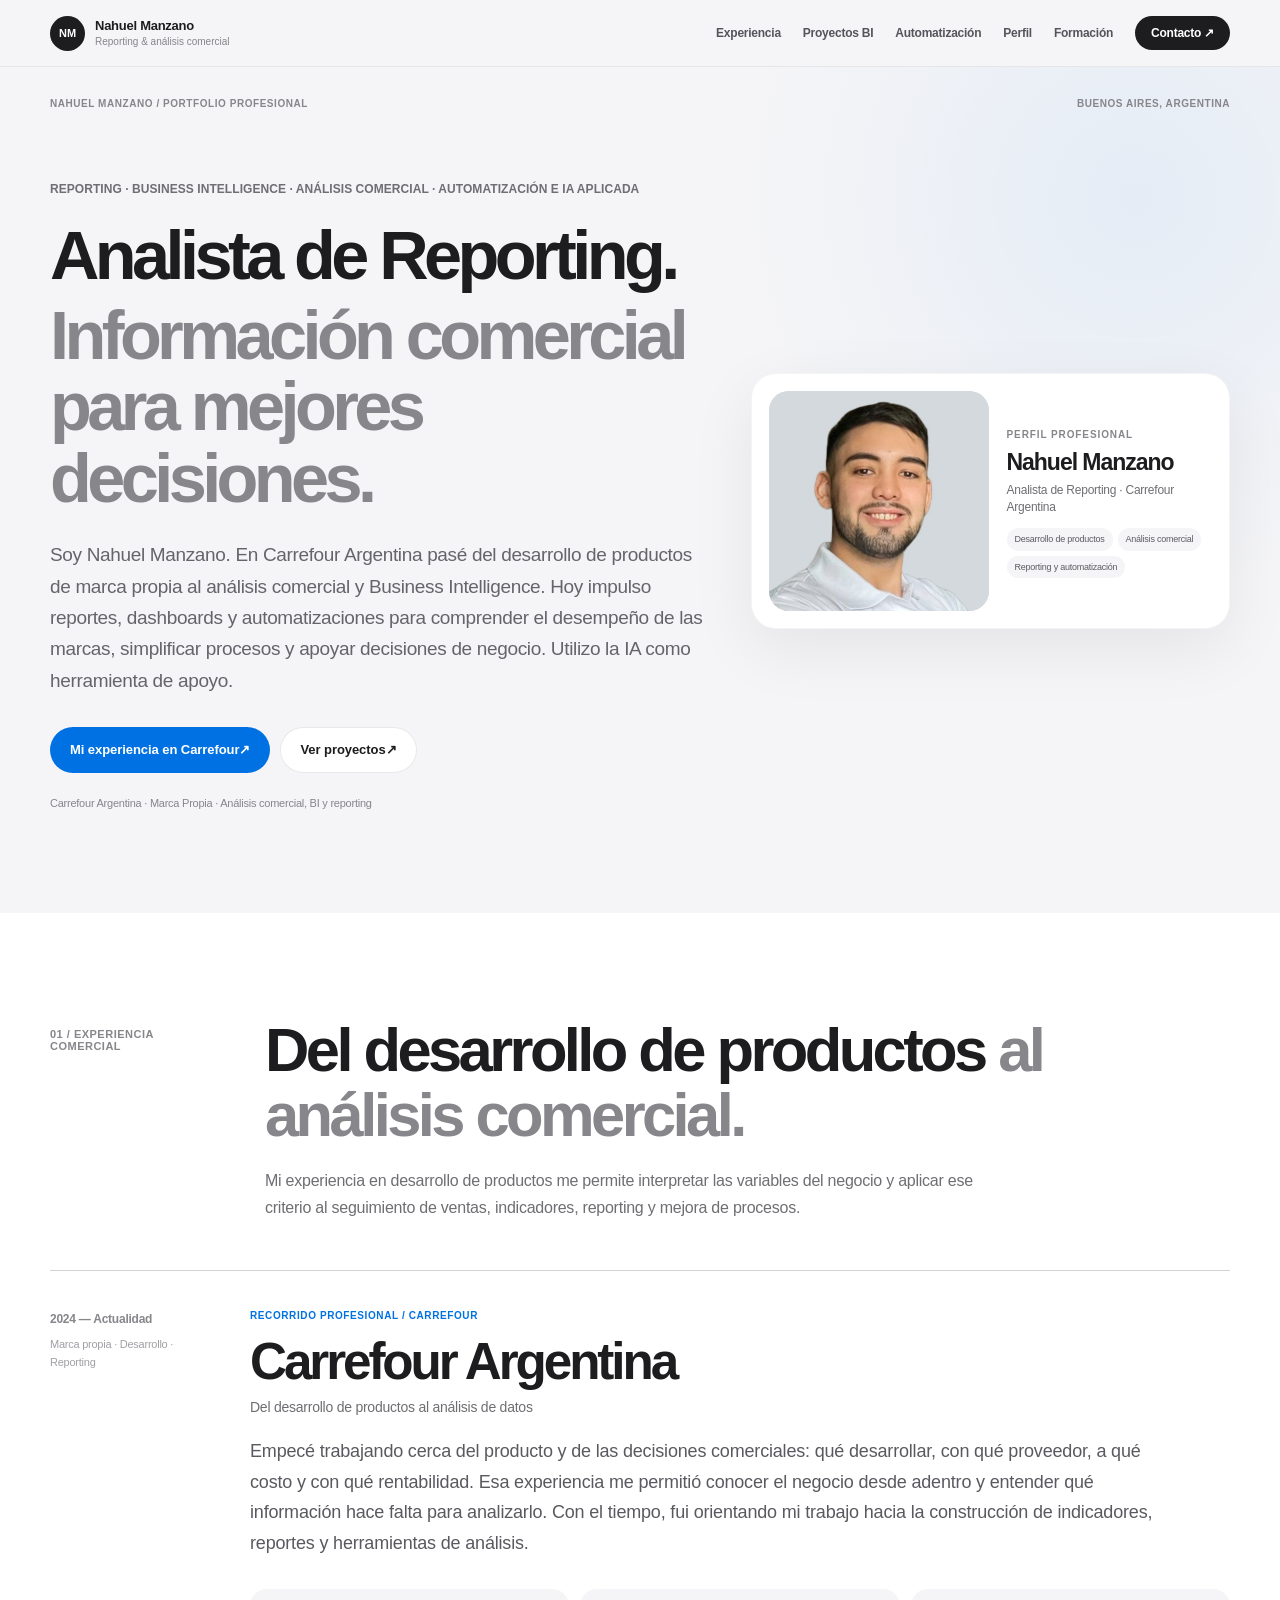
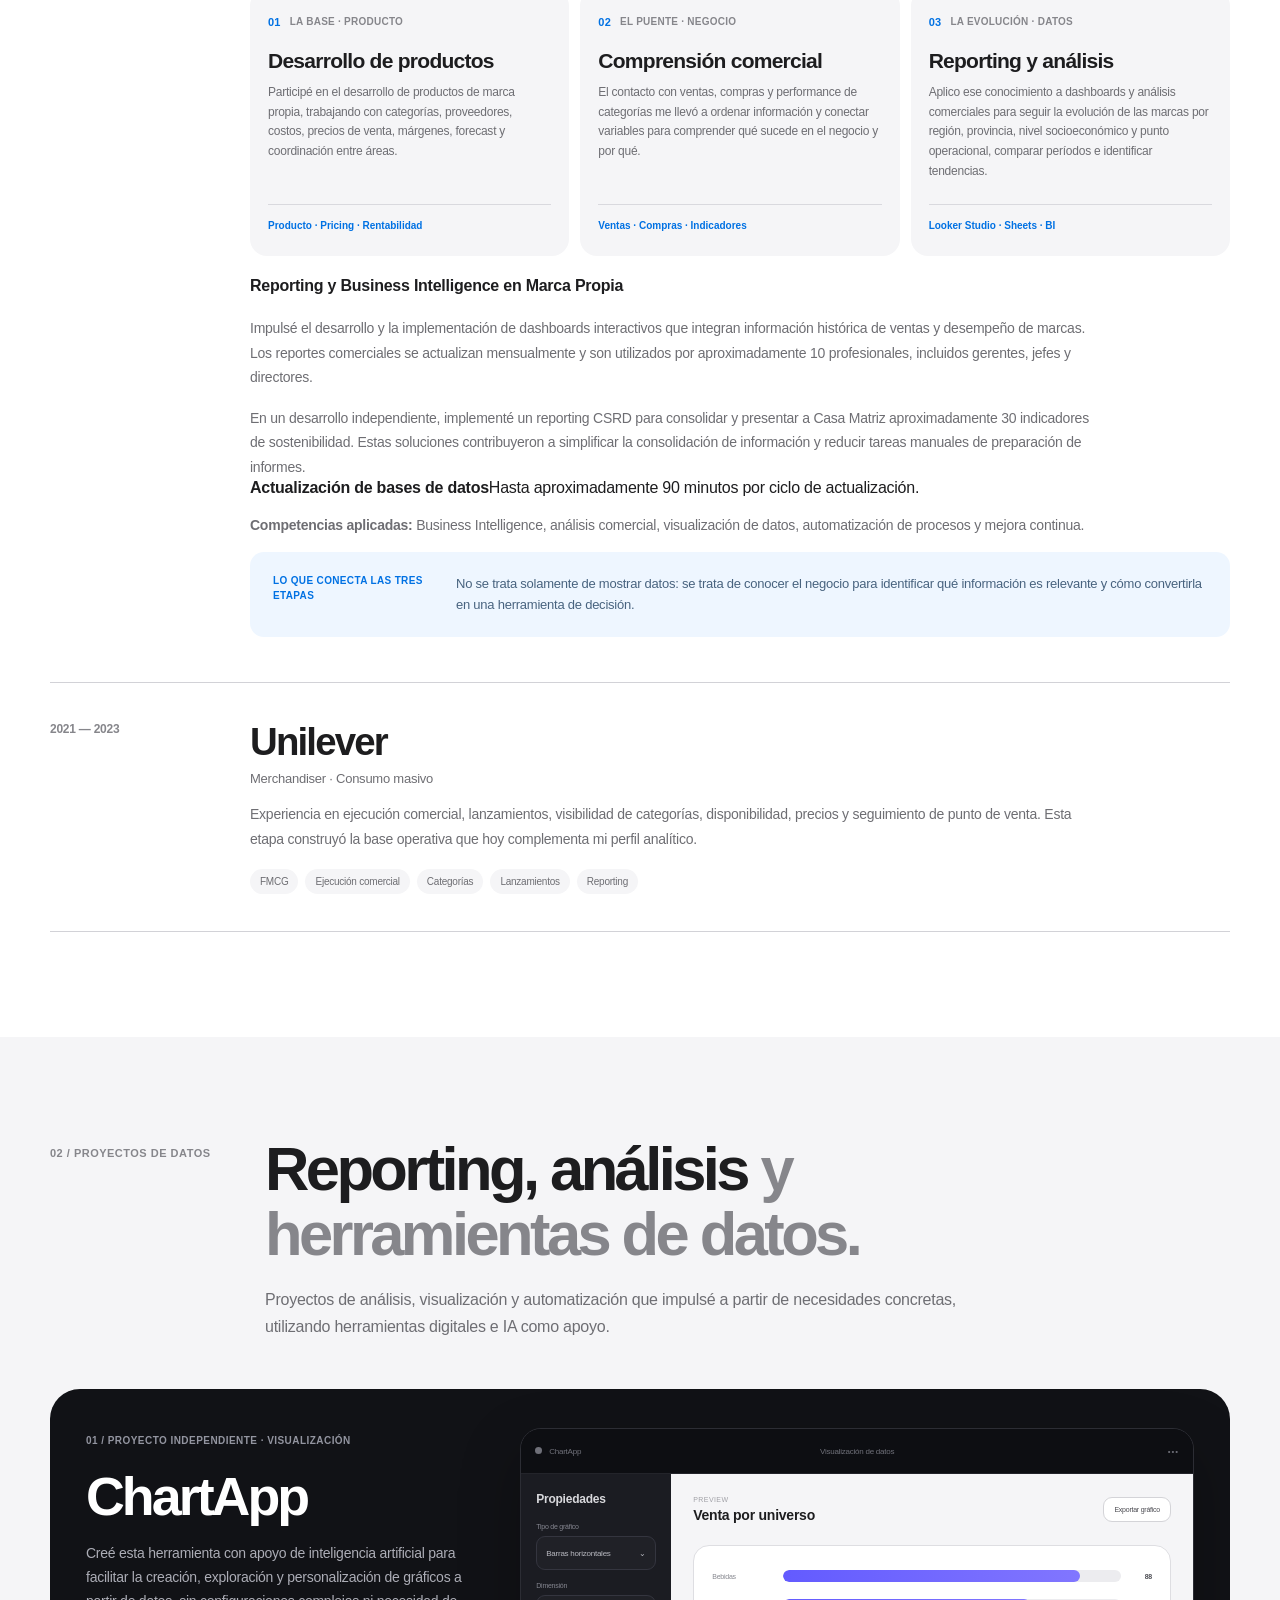
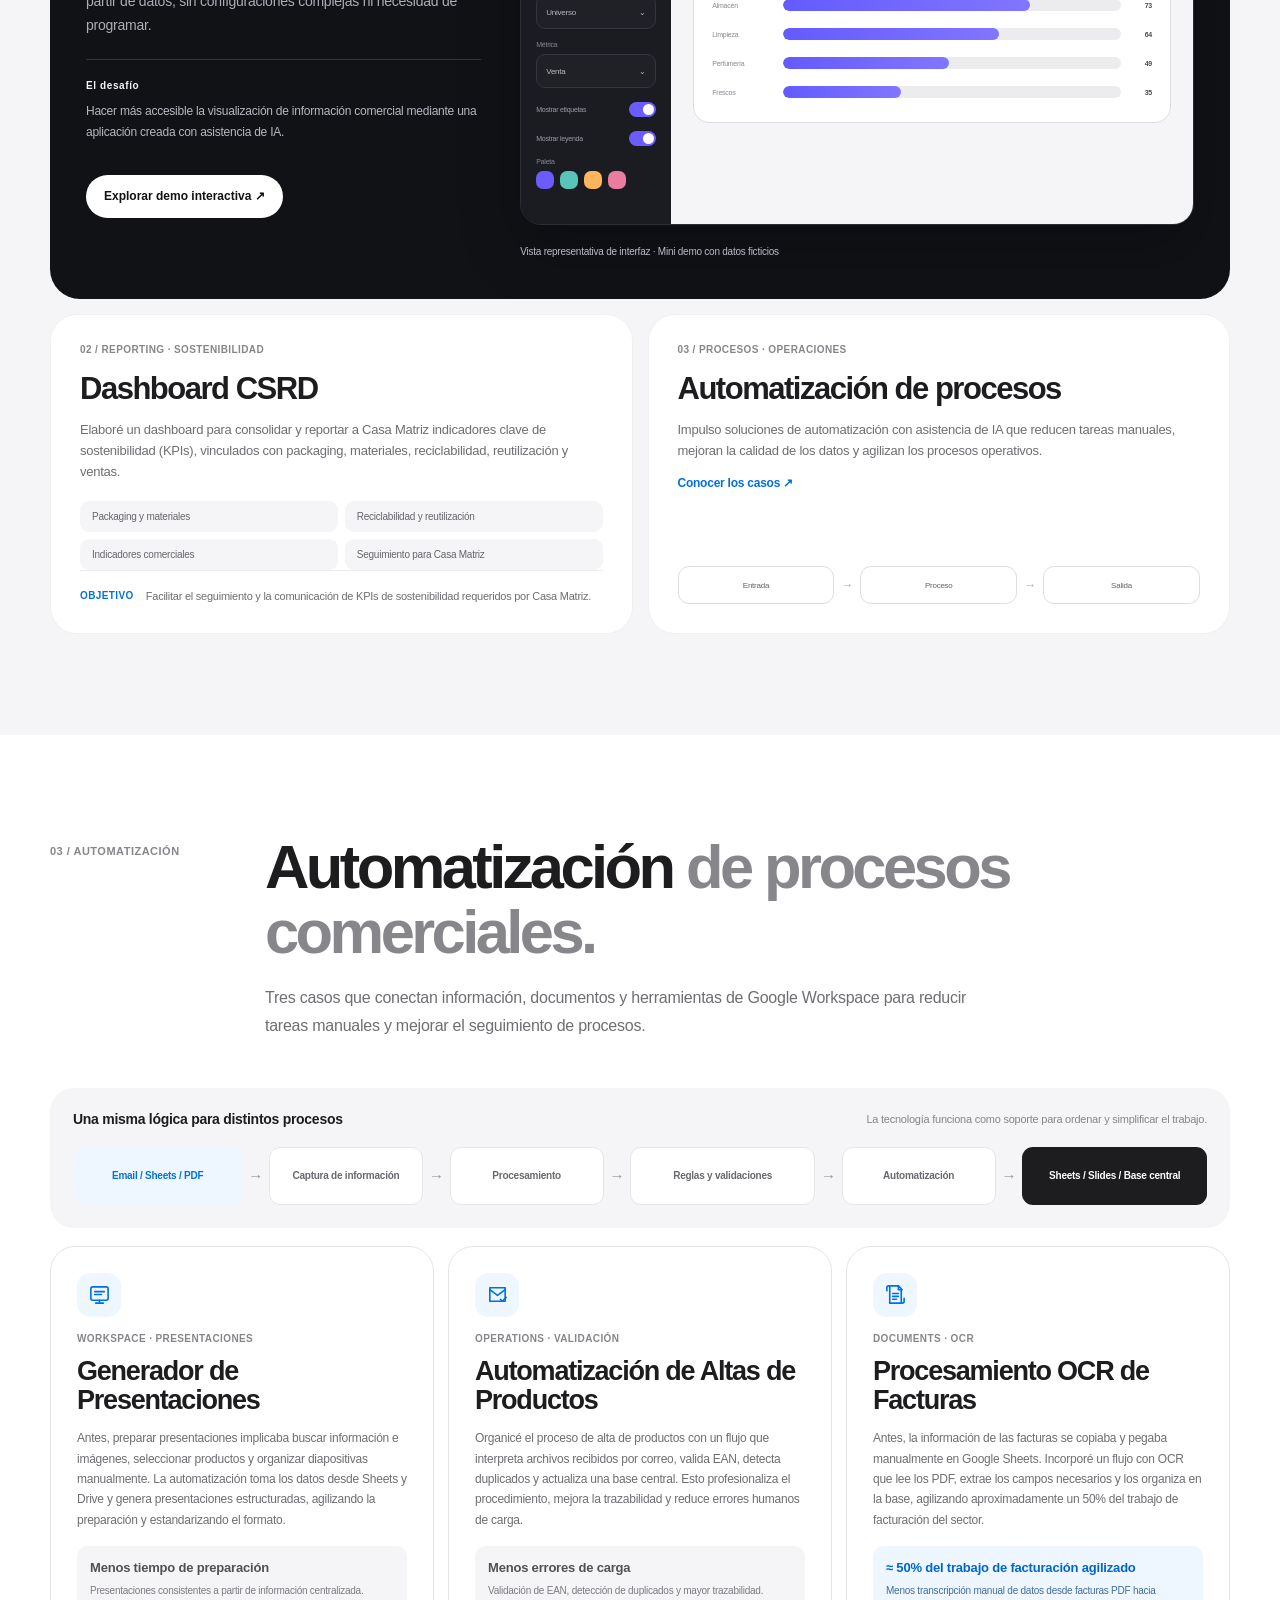
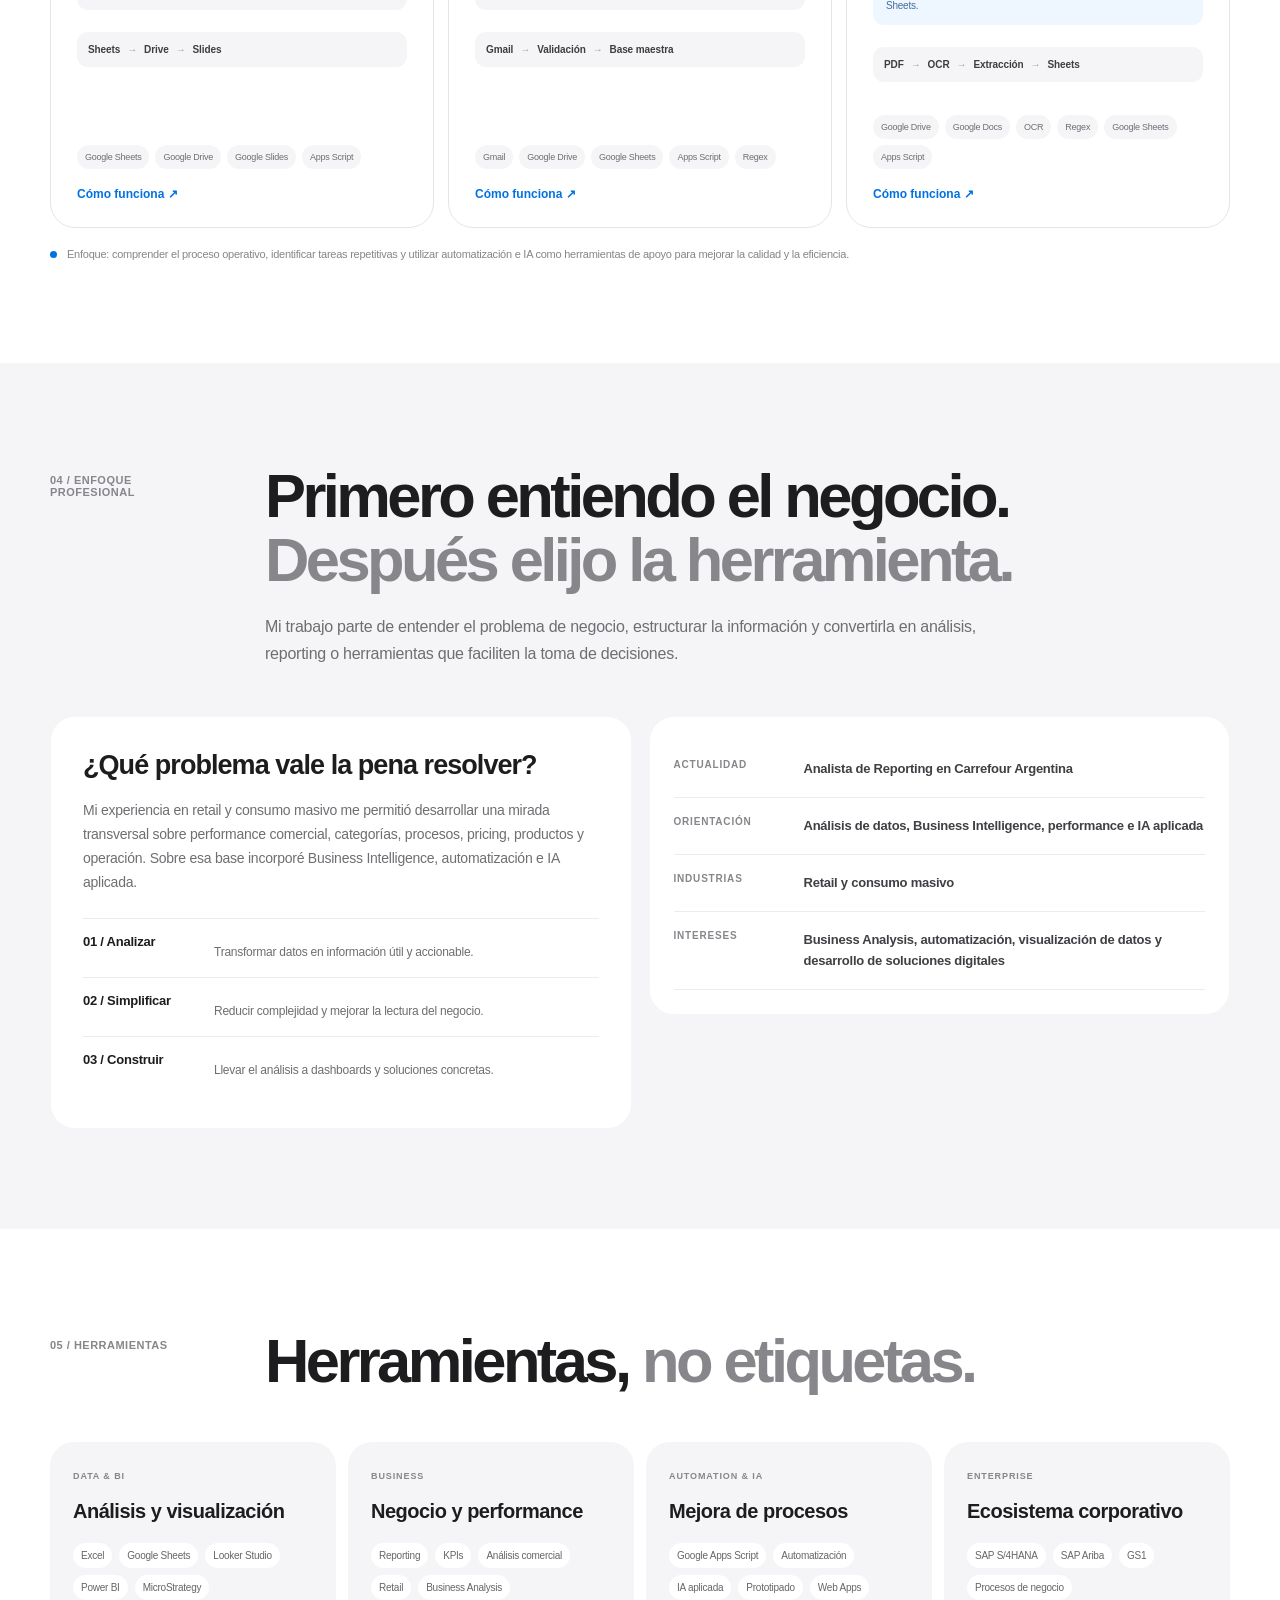
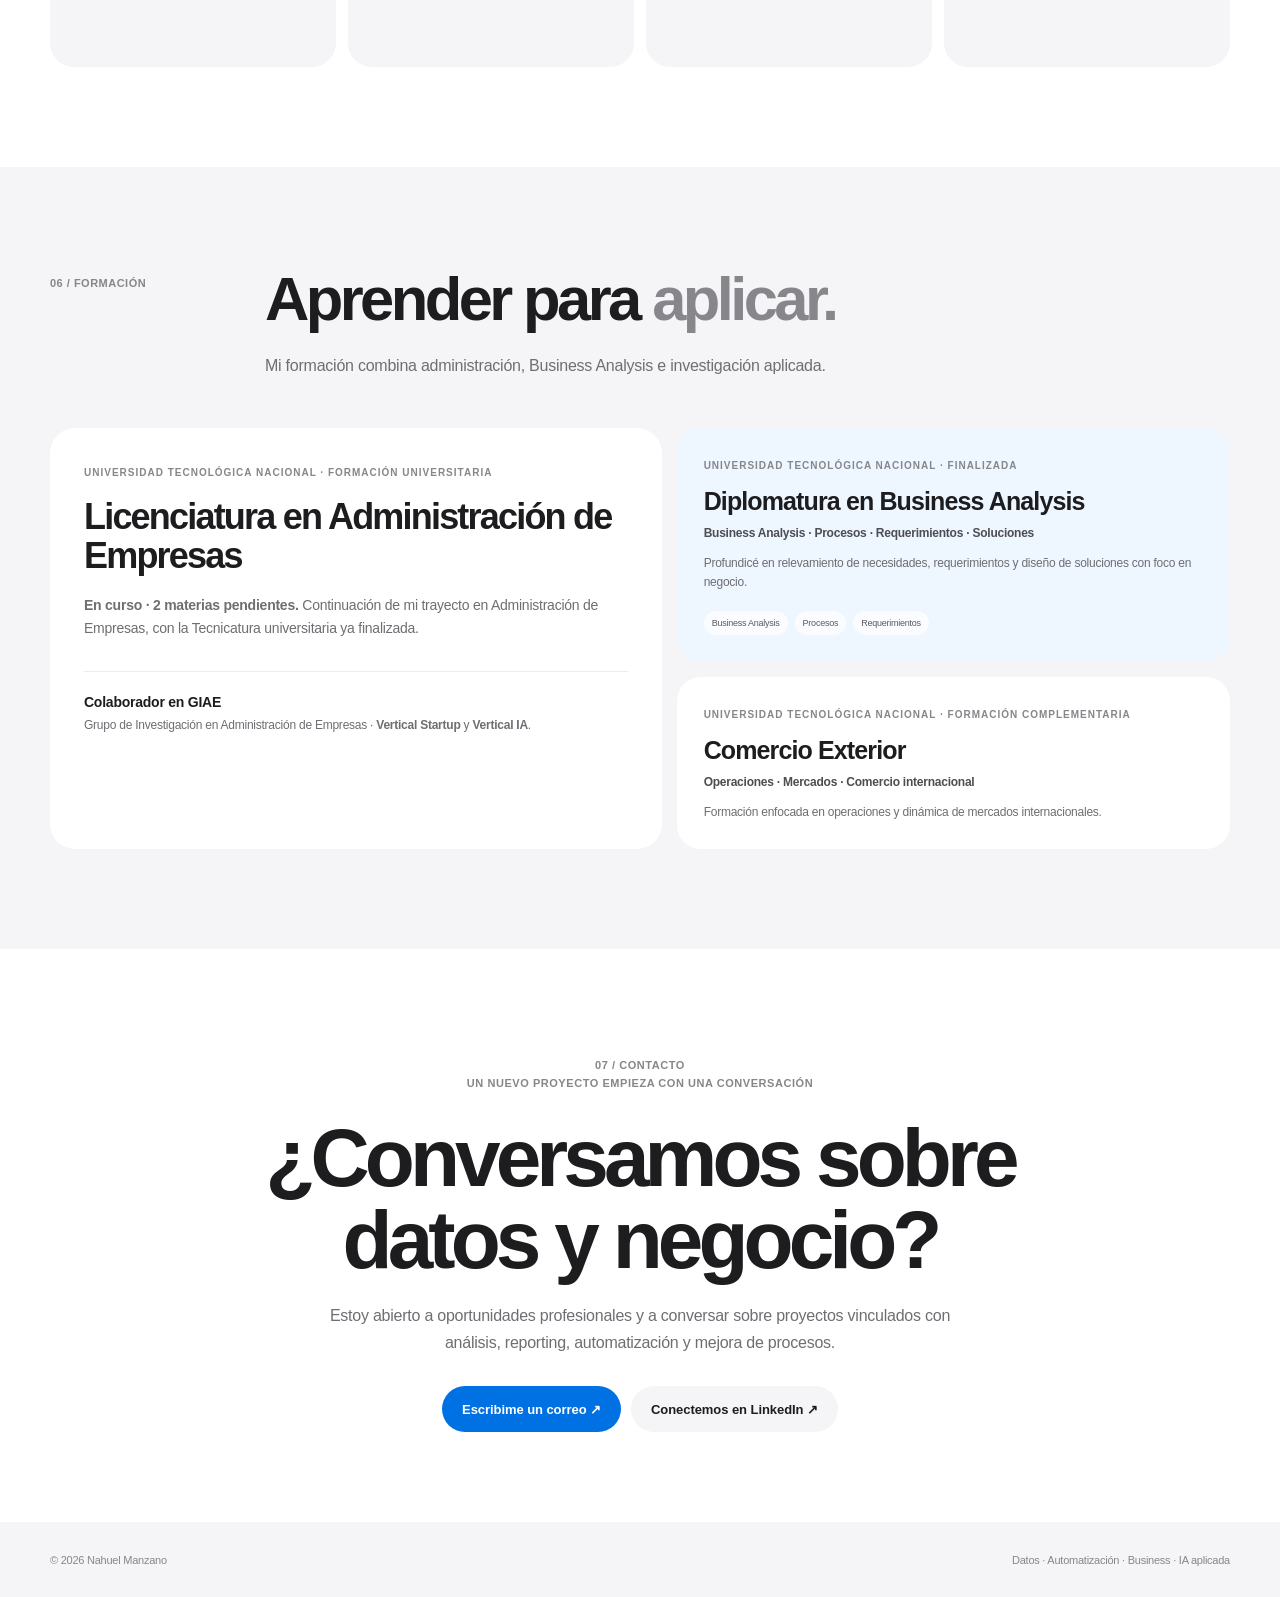
==== commit 2742d49b: "Clarify Carrefour BI experience and commercial reporting outcomes" ====
--- a/index.html
+++ b/index.html
@@ -442,14 +442,14 @@
     <div class="hero-meta"><span>NAHUEL MANZANO / PORTFOLIO PROFESIONAL</span><span>BUENOS AIRES, ARGENTINA</span></div>
     <div class="hero-grid">
       <div class="hero-copy">
-        <div class="eyebrow">ANÁLISIS COMERCIAL · BUSINESS INTELLIGENCE · RETAIL</div>
-        <h1 id="hero-title">Analista de Reporting.<span>Del conocimiento del negocio al análisis de datos.</span></h1>
-        <p class="hero-lead">Soy Nahuel Manzano. Mi recorrido en Carrefour comenzó en el desarrollo de productos de marca propia y evolucionó hacia el análisis comercial, la elaboración de indicadores y el reporting. Utilizo datos, automatización e IA como herramientas para simplificar procesos y mejorar el seguimiento del negocio.</p>
+        <div class="eyebrow">REPORTING · BUSINESS INTELLIGENCE · ANÁLISIS COMERCIAL · AUTOMATIZACIÓN E IA APLICADA</div>
+        <h1 id="hero-title">Analista de Reporting.<span>Información comercial para mejores decisiones.</span></h1>
+        <p class="hero-lead">Soy Nahuel Manzano. En Carrefour Argentina pasé del desarrollo de productos de marca propia al análisis comercial y Business Intelligence. Hoy impulso reportes, dashboards y automatizaciones para comprender el desempeño de las marcas, simplificar procesos y apoyar decisiones de negocio. Utilizo la IA como herramienta de apoyo.</p>
         <div class="hero-actions">
           <a class="btn primary" href="#experiencia">Mi experiencia en Carrefour <span aria-hidden="true">↗</span></a>
           <a class="btn secondary" href="#proyectos">Ver proyectos <span aria-hidden="true">↗</span></a>
         </div>
-        <p class="hero-caption">Administración de Empresas · Retail y consumo masivo · Datos, reporting y soluciones de negocio</p>
+        <p class="hero-caption">Carrefour Argentina · Marca Propia · Análisis comercial, BI y reporting</p>
       </div>
       <aside class="hero-identity" aria-label="Perfil profesional de Nahuel Manzano">
         <div class="hero-portrait-frame">
@@ -480,7 +480,7 @@
       <div class="section-label reveal">01 / EXPERIENCIA COMERCIAL</div>
       <div>
         <h2 class="section-title reveal">Del desarrollo de productos <span>al análisis comercial.</span></h2>
-        <p class="section-intro reveal">Mi recorrido profesional conecta dos perspectivas que se complementan: entender cómo se desarrollan y comercializan los productos, y construir información que permita analizar su desempeño.</p>
+        <p class="section-intro reveal">Mi experiencia en desarrollo de productos me permite interpretar las variables del negocio y aplicar ese criterio al seguimiento de ventas, indicadores, reporting y mejora de procesos.</p>
       </div>
     </div>
     <div class="exp-list reveal">
@@ -511,11 +511,18 @@
             <li>
               <div class="journey-meta"><span class="journey-num">03</span><span>LA EVOLUCIÓN · DATOS</span></div>
               <h4>Reporting y análisis</h4>
-              <p>Hoy aplico ese conocimiento al desarrollo de dashboards, indicadores y análisis comerciales, con foco en ventas, participación, categorías, formatos y regiones.</p>
+              <p>Aplico ese conocimiento a dashboards y análisis comerciales para seguir la evolución de las marcas por región, provincia, nivel socioeconómico y punto operacional, comparar períodos e identificar tendencias.</p>
               <div class="journey-focus">Looker Studio · Sheets · BI</div>
             </li>
           </ol>
-          <div class="exp-synthesis">
+          <div class="exp-results" aria-label="Resultados de reporting en Carrefour">
+  <h4>Reporting y Business Intelligence en Marca Propia</h4>
+  <p>Impulsé el desarrollo y la implementación de dashboards interactivos que integran información histórica de ventas y desempeño de marcas. Los reportes comerciales se actualizan mensualmente y son utilizados por aproximadamente 10 profesionales, incluidos gerentes, jefes y directores.</p>
+  <p>En un desarrollo independiente, implementé un reporting CSRD para consolidar y presentar a Casa Matriz aproximadamente 30 indicadores de sostenibilidad. Estas soluciones contribuyeron a simplificar la consolidación de información y reducir tareas manuales de preparación de informes.</p>
+  <div class="exp-result-detail"><strong>Actualización de bases de datos</strong><span>Hasta aproximadamente 90 minutos por ciclo de actualización.</span></div>
+  <p class="exp-skills"><strong>Competencias aplicadas:</strong> Business Intelligence, análisis comercial, visualización de datos, automatización de procesos y mejora continua.</p>
+</div>
+<div class="exp-synthesis">
             <span>LO QUE CONECTA LAS TRES ETAPAS</span>
             <p>No se trata solamente de mostrar datos: se trata de conocer el negocio para identificar qué información es relevante y cómo convertirla en una herramienta de decisión.</p>
           </div>
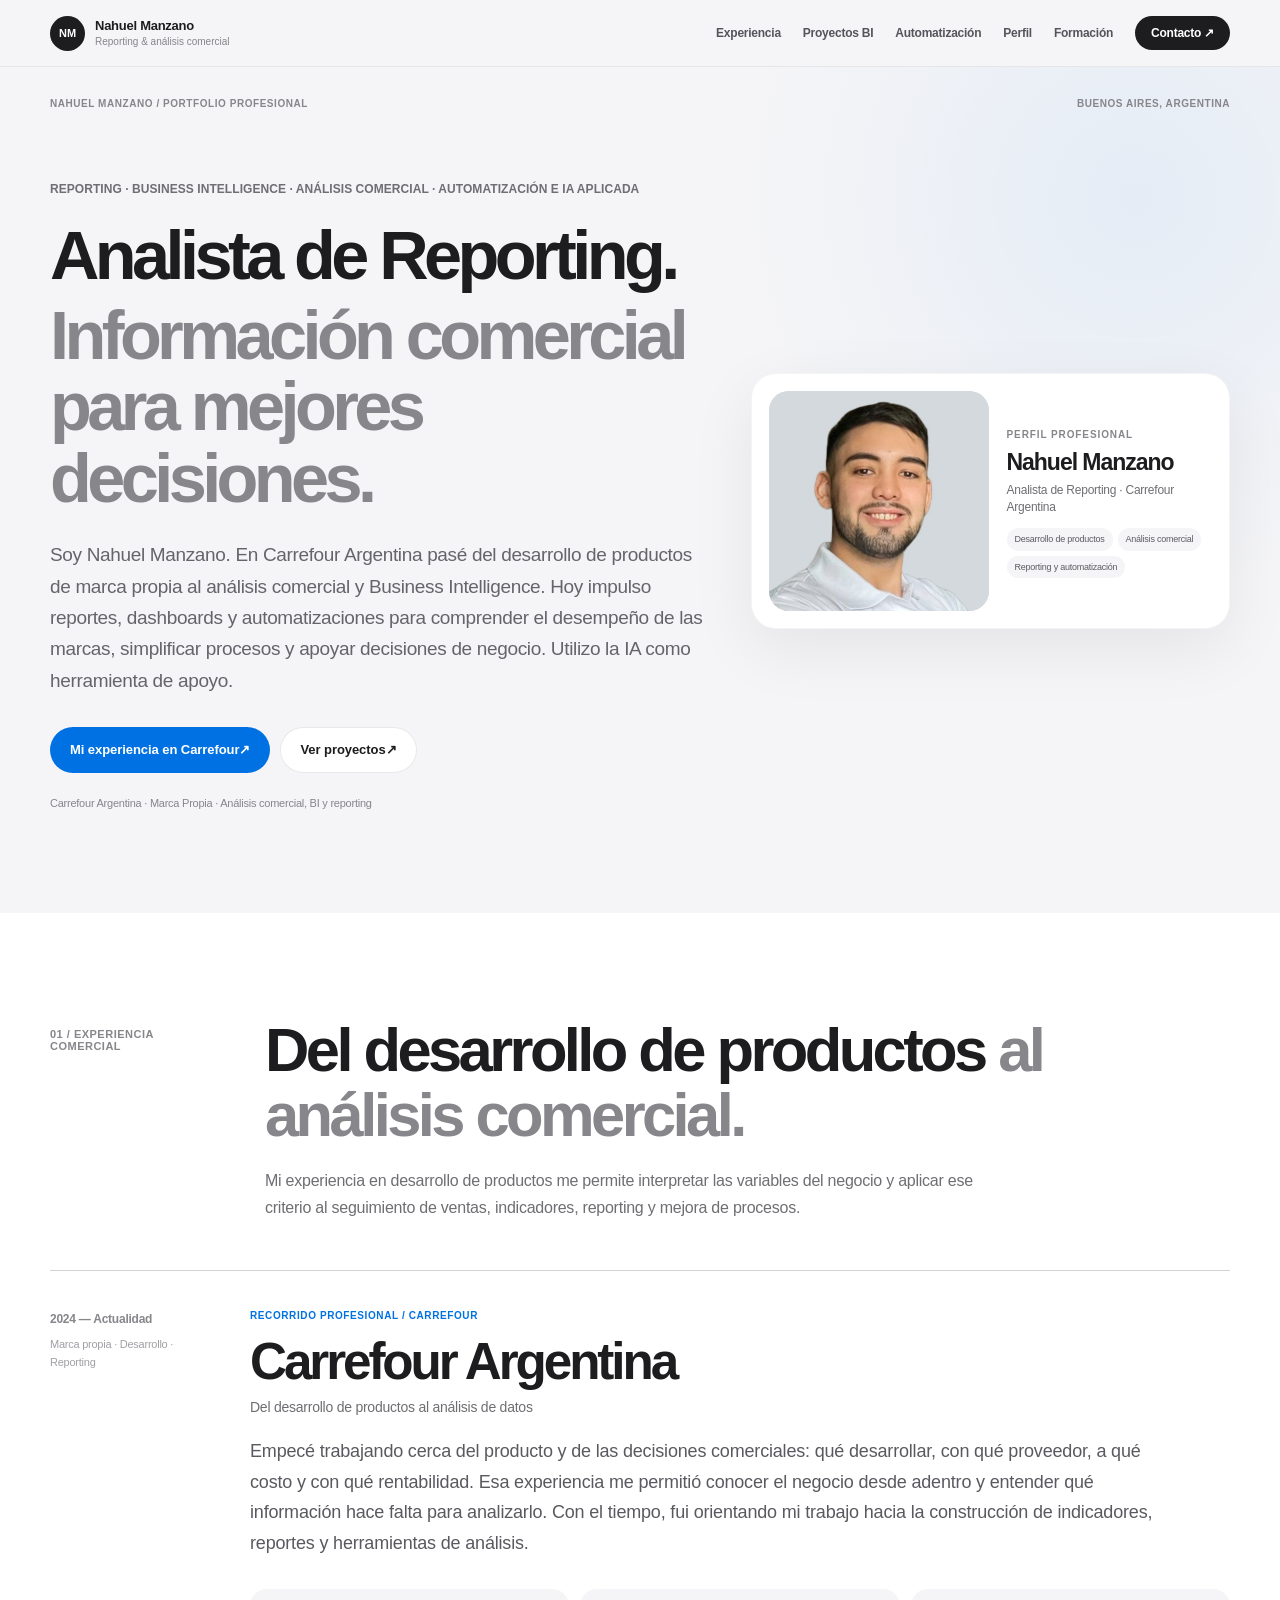
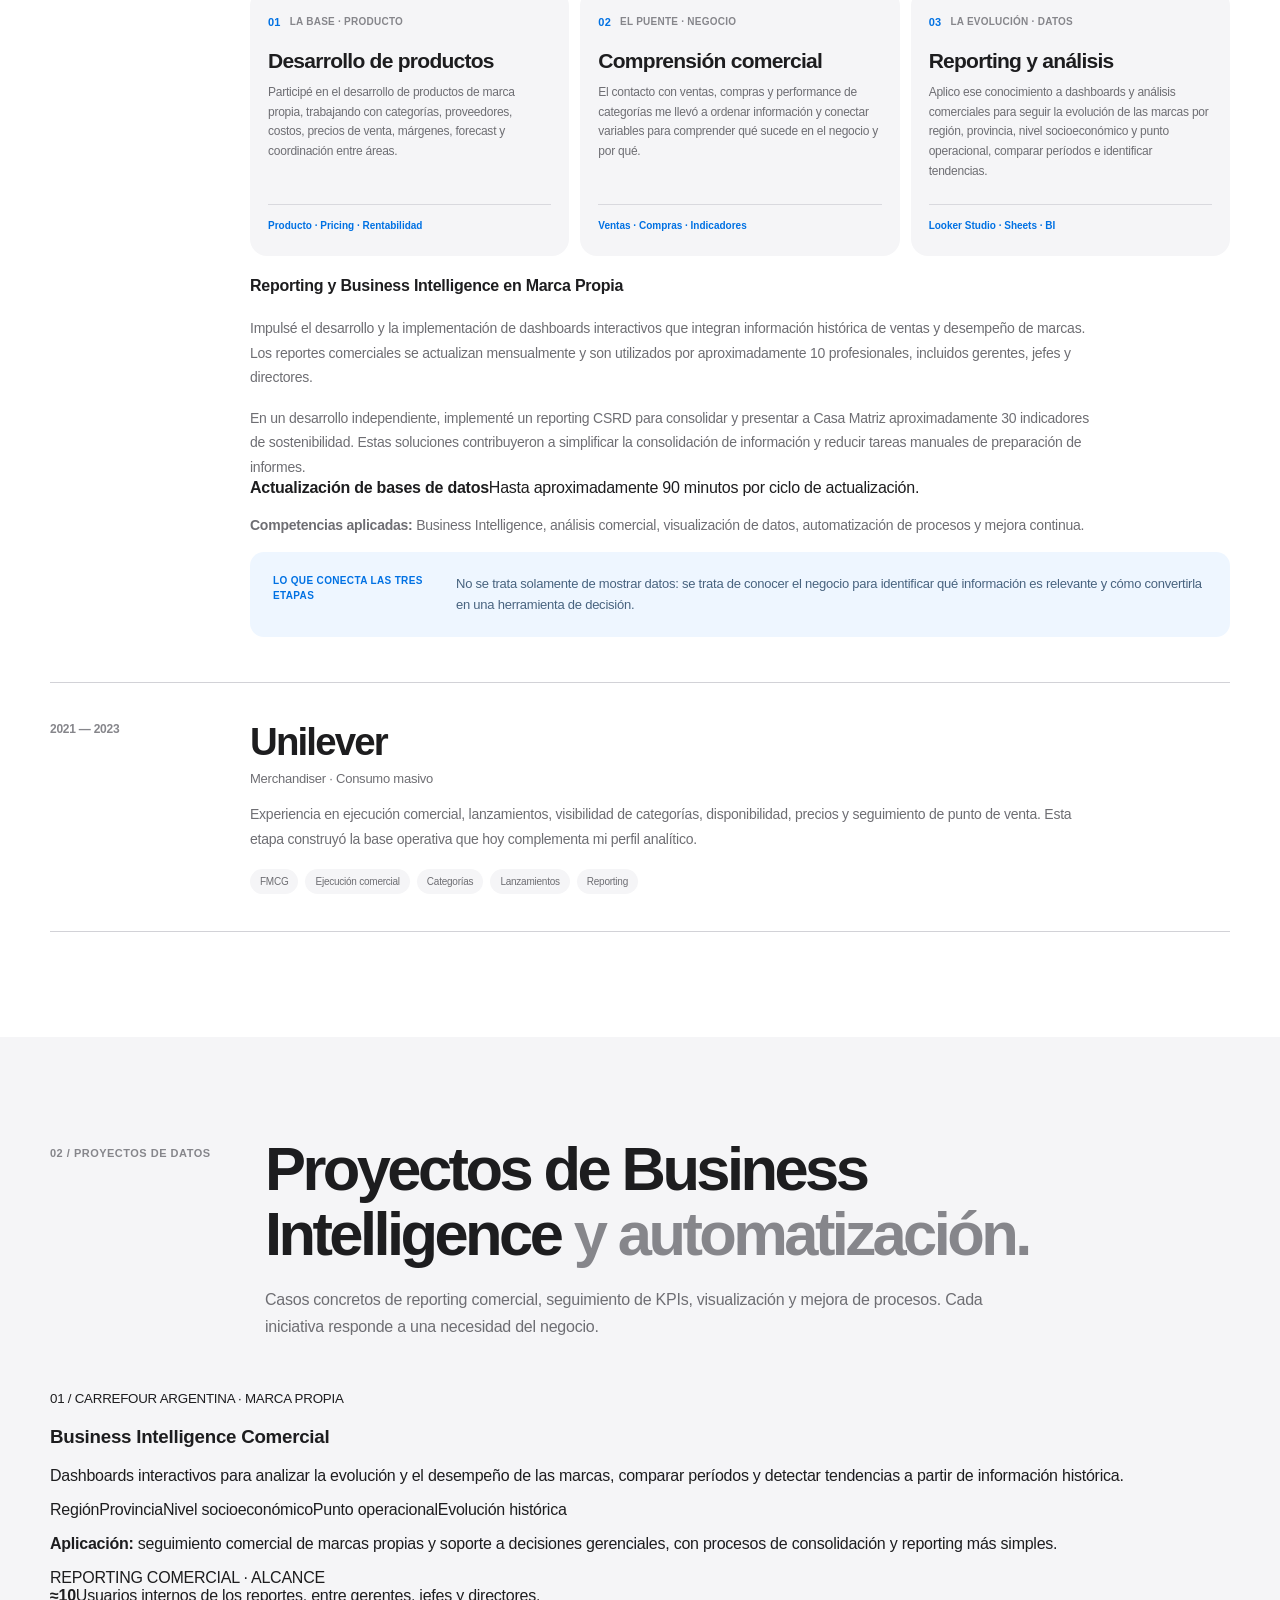
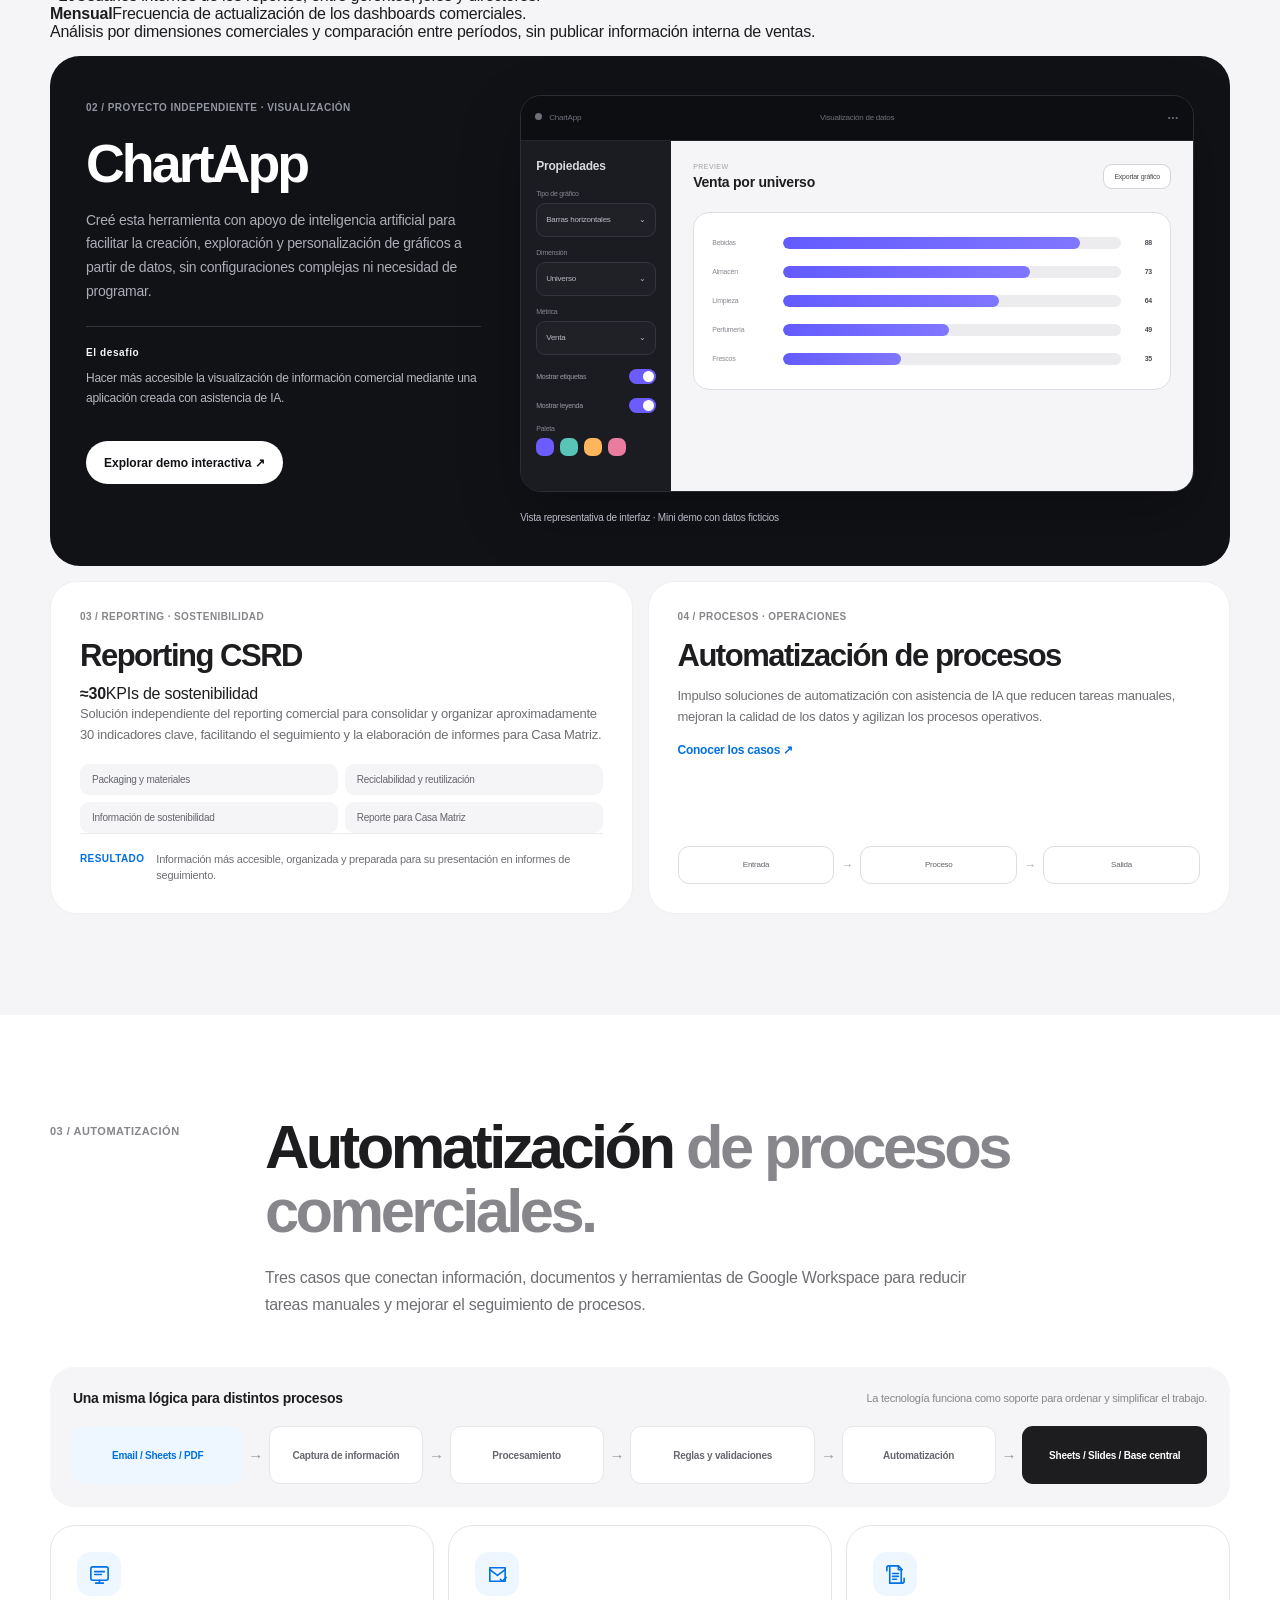
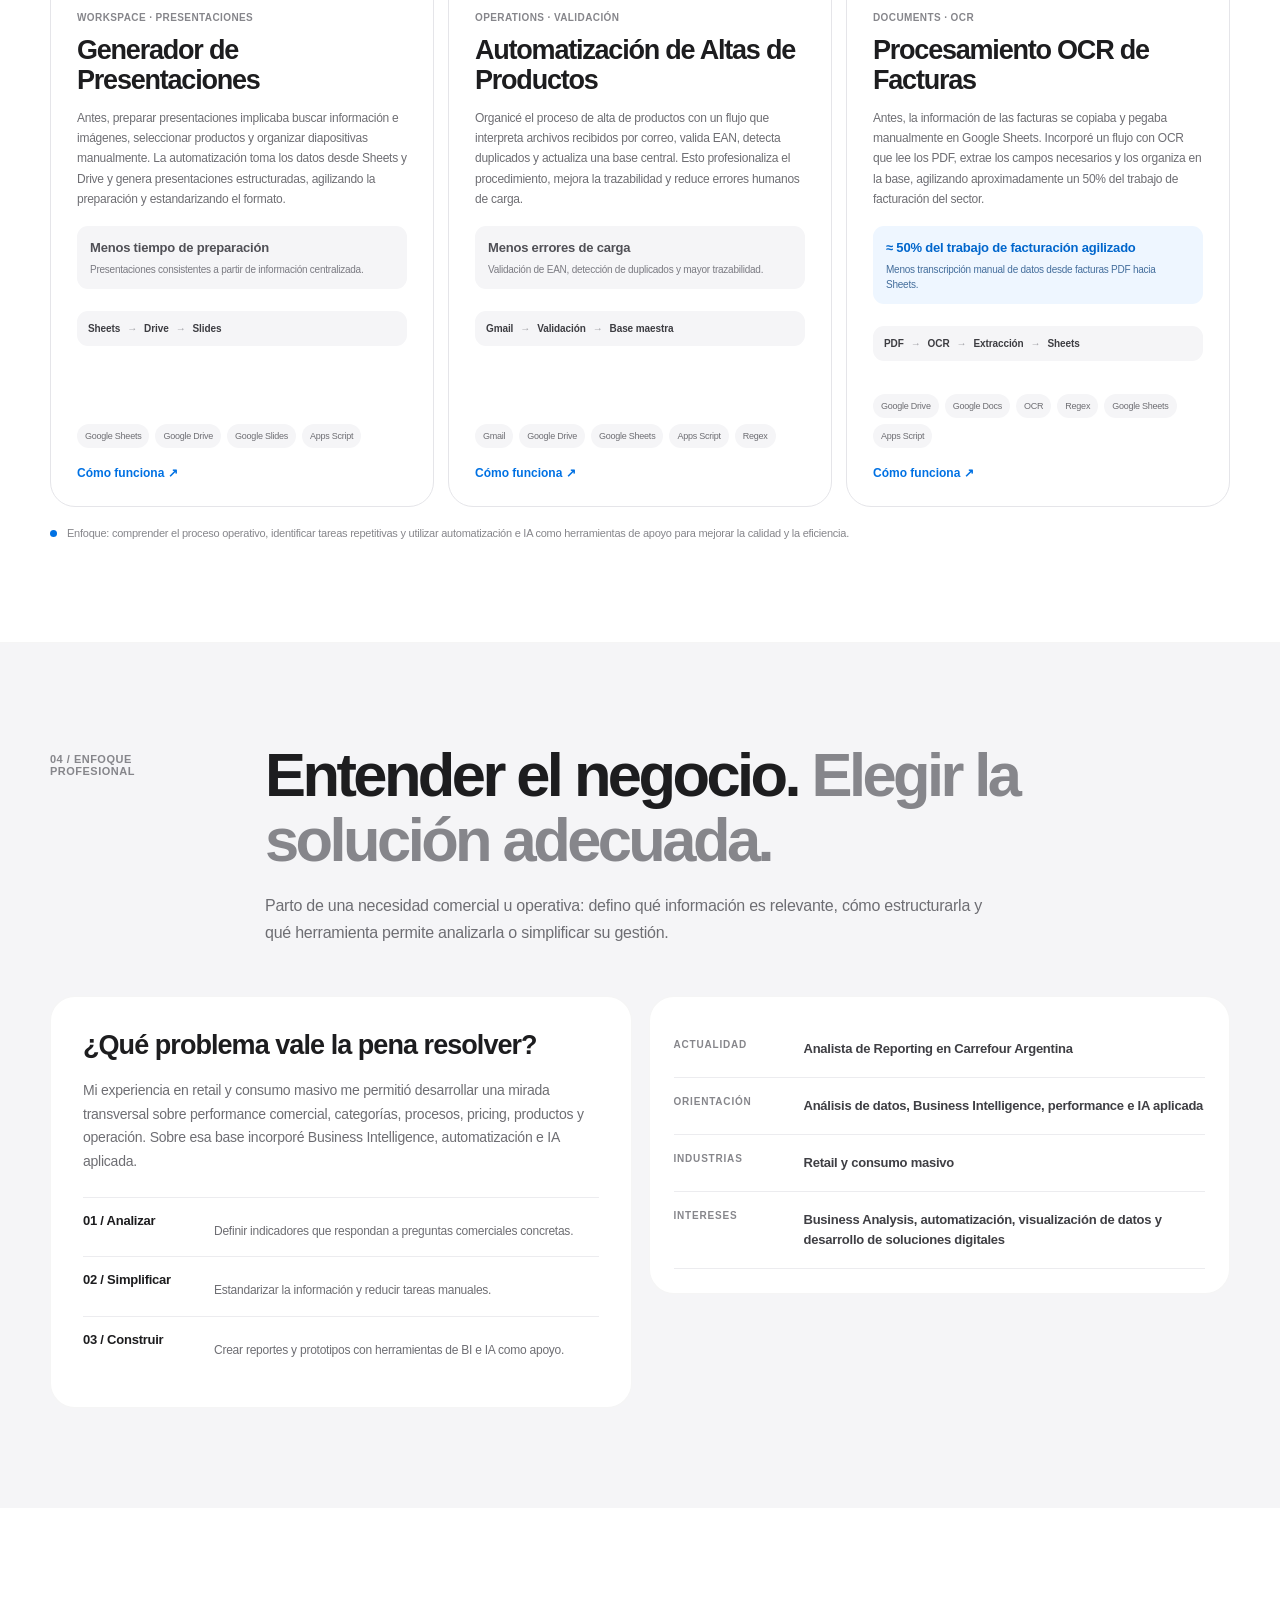
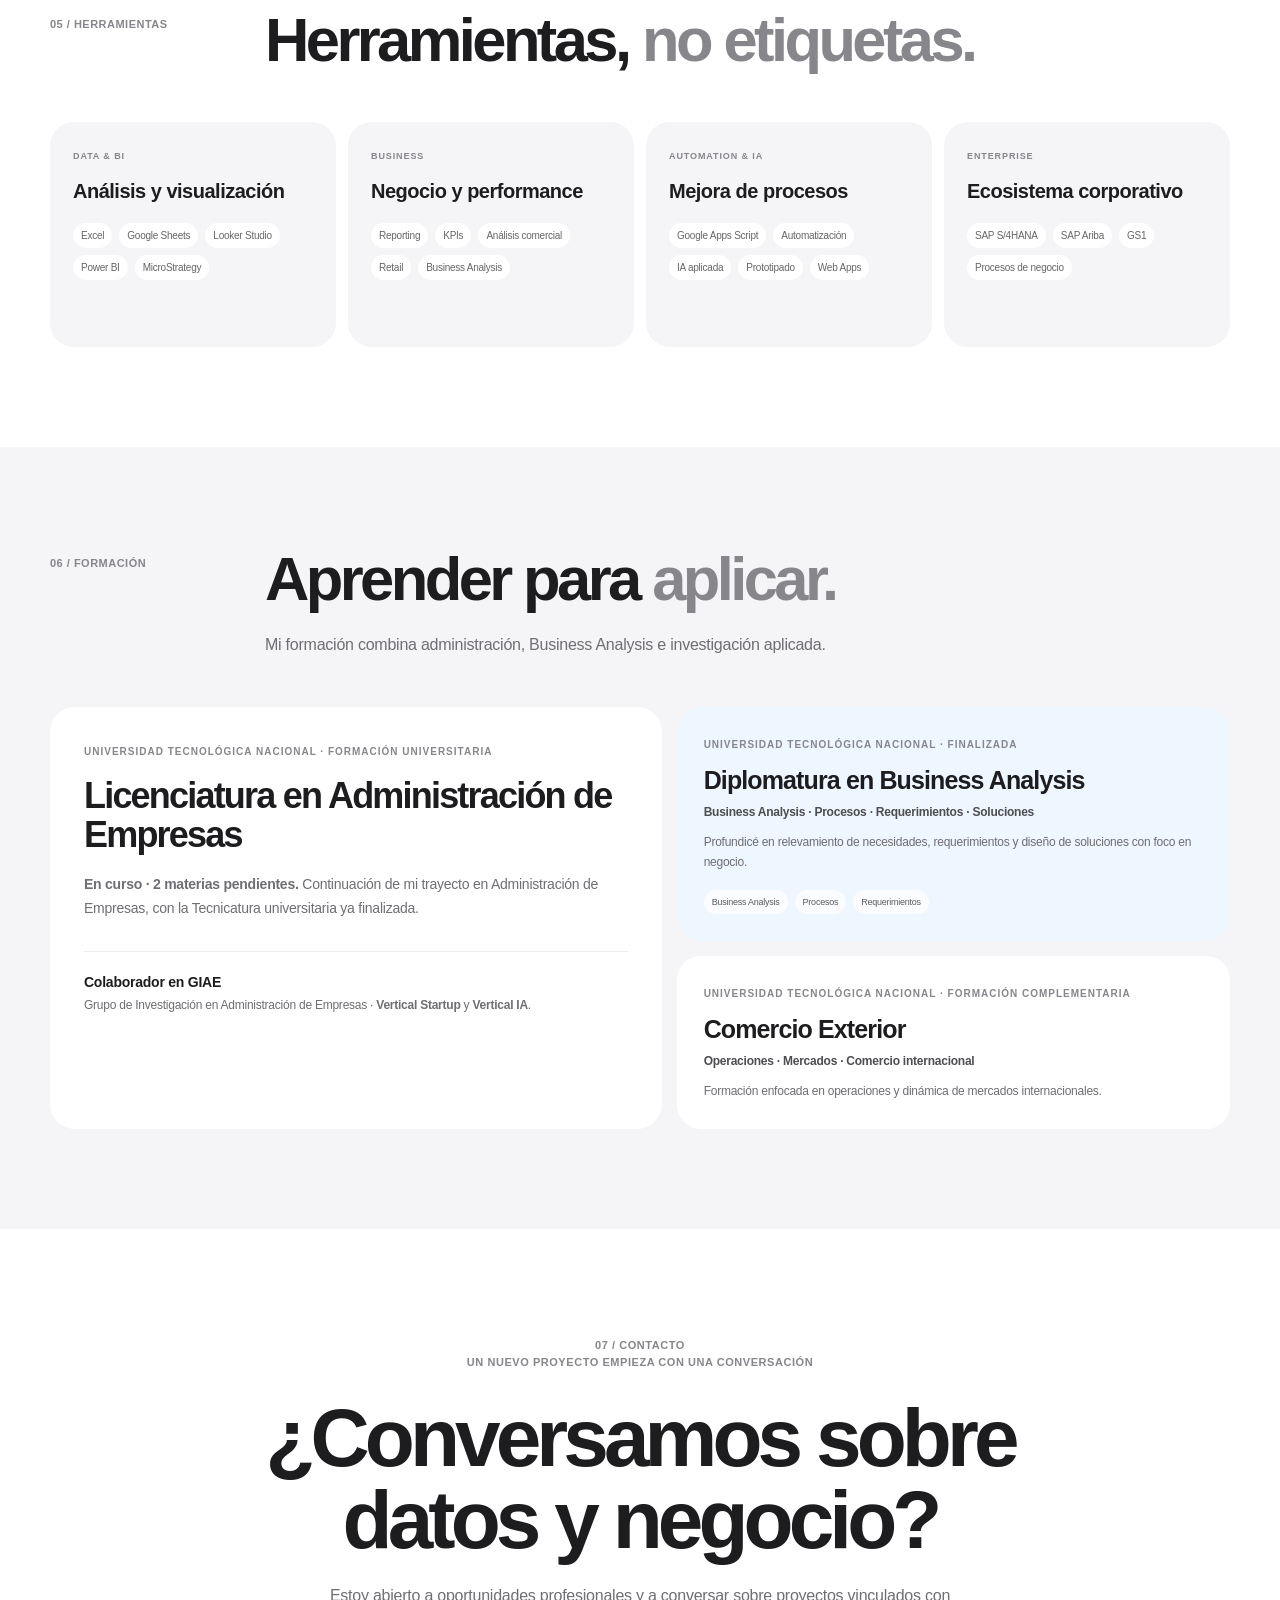
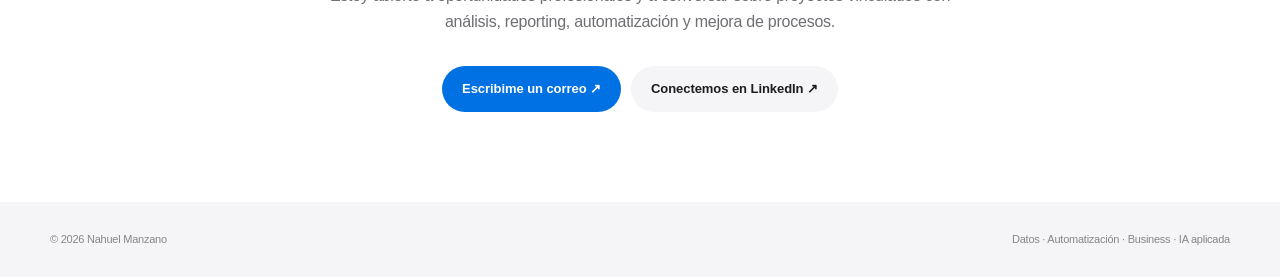
==== commit 856a5f91: "Add distinct commercial BI case and clearly separate CSRD reporting KPIs" ====
--- a/index.html
+++ b/index.html
@@ -543,16 +543,33 @@
 
 
 
-<section class="section white" id="proyectos"><div class="shell"><div class="section-head"><div class="section-label reveal">02 / PROYECTOS DE DATOS</div><div><h2 class="section-title reveal">Reporting, análisis <span>y herramientas de datos.</span></h2><p class="section-intro reveal">Proyectos de análisis, visualización y automatización que impulsé a partir de necesidades concretas, utilizando herramientas digitales e IA como apoyo.</p></div></div>
+<section class="section white" id="proyectos"><div class="shell"><div class="section-head"><div class="section-label reveal">02 / PROYECTOS DE DATOS</div><div><h2 class="section-title reveal">Proyectos de Business Intelligence <span>y automatización.</span></h2><p class="section-intro reveal">Casos concretos de reporting comercial, seguimiento de KPIs, visualización y mejora de procesos. Cada iniciativa responde a una necesidad del negocio.</p></div></div>
 <div class="projects-showcase">
+  <article class="case-commercial reveal" aria-labelledby="commercial-heading">
+  <div class="case-commercial-copy">
+    <small class="case-label">01 / CARREFOUR ARGENTINA · MARCA PROPIA</small>
+    <h3 id="commercial-heading">Business Intelligence Comercial</h3>
+    <p>Dashboards interactivos para analizar la evolución y el desempeño de las marcas, comparar períodos y detectar tendencias a partir de información histórica.</p>
+    <div class="case-dimensions" aria-label="Dimensiones de análisis">
+      <span>Región</span><span>Provincia</span><span>Nivel socioeconómico</span><span>Punto operacional</span><span>Evolución histórica</span>
+    </div>
+    <p class="case-purpose"><strong>Aplicación:</strong> seguimiento comercial de marcas propias y soporte a decisiones gerenciales, con procesos de consolidación y reporting más simples.</p>
+  </div>
+  <div class="case-commercial-evidence" aria-label="Alcance del reporting comercial">
+    <div class="case-evidence-head">REPORTING COMERCIAL · ALCANCE</div>
+    <div class="case-stat"><strong>≈10</strong><span>Usuarios internos de los reportes, entre gerentes, jefes y directores.</span></div>
+    <div class="case-stat"><strong>Mensual</strong><span>Frecuencia de actualización de los dashboards comerciales.</span></div>
+    <div class="case-evidence-note">Análisis por dimensiones comerciales y comparación entre períodos, sin publicar información interna de ventas.</div>
+  </div>
+</article>
   <article class="project-feature reveal">
-    <div class="feature-copy"><small>01 / PROYECTO INDEPENDIENTE · VISUALIZACIÓN</small><h3>ChartApp</h3><p>Creé esta herramienta con apoyo de inteligencia artificial para facilitar la creación, exploración y personalización de gráficos a partir de datos, sin configuraciones complejas ni necesidad de programar.</p><p class="project-problem"><strong>El desafío</strong>Hacer más accesible la visualización de información comercial mediante una aplicación creada con asistencia de IA.</p><button class="btn feature-btn demo-open" type="button">Explorar demo interactiva ↗</button></div>
+    <div class="feature-copy"><small>02 / PROYECTO INDEPENDIENTE · VISUALIZACIÓN</small><h3>ChartApp</h3><p>Creé esta herramienta con apoyo de inteligencia artificial para facilitar la creación, exploración y personalización de gráficos a partir de datos, sin configuraciones complejas ni necesidad de programar.</p><p class="project-problem"><strong>El desafío</strong>Hacer más accesible la visualización de información comercial mediante una aplicación creada con asistencia de IA.</p><button class="btn feature-btn demo-open" type="button">Explorar demo interactiva ↗</button></div>
     <div class="app-mock" aria-hidden="true"><div class="mock-top"><span><i></i> ChartApp</span><span>Visualización de datos</span><span>•••</span></div><div class="mock-body"><aside class="mock-side"><b>Propiedades</b><label>Tipo de gráfico</label><div class="mock-select">Barras horizontales <span>⌄</span></div><label>Dimensión</label><div class="mock-select">Universo <span>⌄</span></div><label>Métrica</label><div class="mock-select">Venta <span>⌄</span></div><div class="mock-toggle"><span>Mostrar etiquetas</span><i></i></div><div class="mock-toggle"><span>Mostrar leyenda</span><i></i></div><label>Paleta</label><div class="palette"><i></i><i></i><i></i><i></i></div></aside><div class="mock-main"><div class="mock-main-head"><div><small>PREVIEW</small><b>Venta por universo</b></div><span>Exportar gráfico</span></div><div class="bar-preview"><div><label>Bebidas</label><i style="--w:88%"></i><b>88</b></div><div><label>Almacén</label><i style="--w:73%"></i><b>73</b></div><div><label>Limpieza</label><i style="--w:64%"></i><b>64</b></div><div><label>Perfumería</label><i style="--w:49%"></i><b>49</b></div><div><label>Frescos</label><i style="--w:35%"></i><b>35</b></div></div></div></div></div>
     <div class="feature-visual-note">Vista representativa de interfaz · Mini demo con datos ficticios</div>
   </article>
   <div class="project-side-stack">
-    <article class="project-side reveal"><small>02 / REPORTING · SOSTENIBILIDAD</small><h3>Dashboard CSRD</h3><p>Elaboré un dashboard para consolidar y reportar a Casa Matriz indicadores clave de sostenibilidad (KPIs), vinculados con packaging, materiales, reciclabilidad, reutilización y ventas.</p><div class="csrd-kpi-list"><span>Packaging y materiales</span><span>Reciclabilidad y reutilización</span><span>Indicadores comerciales</span><span>Seguimiento para Casa Matriz</span></div><div class="project-note"><b>OBJETIVO</b><span>Facilitar el seguimiento y la comunicación de KPIs de sostenibilidad requeridos por Casa Matriz.</span></div></article>
-    <article class="project-side reveal"><small>03 / PROCESOS · OPERACIONES</small><h3>Automatización de procesos</h3><p>Impulso soluciones de automatización con asistencia de IA que reducen tareas manuales, mejoran la calidad de los datos y agilizan los procesos operativos.</p><a class="project-link" href="#automatizacion">Conocer los casos ↗</a><div class="side-viz flow-viz"><span>Entrada</span><i>→</i><span>Proceso</span><i>→</i><span>Salida</span></div></article>
+    <article class="project-side project-csrd reveal"><small>03 / REPORTING · SOSTENIBILIDAD</small><h3>Reporting CSRD</h3><div class="csrd-indicator"><strong>≈30</strong><span>KPIs de sostenibilidad</span></div><p>Solución independiente del reporting comercial para consolidar y organizar aproximadamente 30 indicadores clave, facilitando el seguimiento y la elaboración de informes para Casa Matriz.</p><div class="csrd-kpi-list"><span>Packaging y materiales</span><span>Reciclabilidad y reutilización</span><span>Información de sostenibilidad</span><span>Reporte para Casa Matriz</span></div><div class="project-note"><b>RESULTADO</b><span>Información más accesible, organizada y preparada para su presentación en informes de seguimiento.</span></div></article>
+    <article class="project-side reveal"><small>04 / PROCESOS · OPERACIONES</small><h3>Automatización de procesos</h3><p>Impulso soluciones de automatización con asistencia de IA que reducen tareas manuales, mejoran la calidad de los datos y agilizan los procesos operativos.</p><a class="project-link" href="#automatizacion">Conocer los casos ↗</a><div class="side-viz flow-viz"><span>Entrada</span><i>→</i><span>Proceso</span><i>→</i><span>Salida</span></div></article>
   </div>
 </div></div></section>
 
@@ -606,7 +623,7 @@
 
 
 
-<section class="section white" id="metodo"><div class="shell"><div class="section-head"><div class="section-label reveal">04 / ENFOQUE PROFESIONAL</div><div><h2 class="section-title reveal">Primero entiendo el negocio. <span>Después elijo la herramienta.</span></h2><p class="section-intro reveal">Mi trabajo parte de entender el problema de negocio, estructurar la información y convertirla en análisis, reporting o herramientas que faciliten la toma de decisiones.</p></div></div><div class="profile-layout"><article class="profile-card reveal"><h3>¿Qué problema vale la pena resolver?</h3><p>Mi experiencia en retail y consumo masivo me permitió desarrollar una mirada transversal sobre performance comercial, categorías, procesos, pricing, productos y operación. Sobre esa base incorporé Business Intelligence, automatización e IA aplicada.</p><div class="principles"><div class="principle"><strong>01 / Analizar</strong><p>Transformar datos en información útil y accionable.</p></div><div class="principle"><strong>02 / Simplificar</strong><p>Reducir complejidad y mejorar la lectura del negocio.</p></div><div class="principle"><strong>03 / Construir</strong><p>Llevar el análisis a dashboards y soluciones concretas.</p></div></div></article><div class="profile-facts reveal"><div class="fact"><small>Actualidad</small><b>Analista de Reporting en Carrefour Argentina</b></div><div class="fact"><small>Orientación</small><b>Análisis de datos, Business Intelligence, performance e IA aplicada</b></div><div class="fact"><small>Industrias</small><b>Retail y consumo masivo</b></div><div class="fact"><small>Intereses</small><b>Business Analysis, automatización, visualización de datos y desarrollo de soluciones digitales</b></div></div></div></div></section>
+<section class="section white" id="metodo"><div class="shell"><div class="section-head"><div class="section-label reveal">04 / ENFOQUE PROFESIONAL</div><div><h2 class="section-title reveal">Entender el negocio. <span>Elegir la solución adecuada.</span></h2><p class="section-intro reveal">Parto de una necesidad comercial u operativa: defino qué información es relevante, cómo estructurarla y qué herramienta permite analizarla o simplificar su gestión.</p></div></div><div class="profile-layout"><article class="profile-card reveal"><h3>¿Qué problema vale la pena resolver?</h3><p>Mi experiencia en retail y consumo masivo me permitió desarrollar una mirada transversal sobre performance comercial, categorías, procesos, pricing, productos y operación. Sobre esa base incorporé Business Intelligence, automatización e IA aplicada.</p><div class="principles"><div class="principle"><strong>01 / Analizar</strong><p>Definir indicadores que respondan a preguntas comerciales concretas.</p></div><div class="principle"><strong>02 / Simplificar</strong><p>Estandarizar la información y reducir tareas manuales.</p></div><div class="principle"><strong>03 / Construir</strong><p>Crear reportes y prototipos con herramientas de BI e IA como apoyo.</p></div></div></article><div class="profile-facts reveal"><div class="fact"><small>Actualidad</small><b>Analista de Reporting en Carrefour Argentina</b></div><div class="fact"><small>Orientación</small><b>Análisis de datos, Business Intelligence, performance e IA aplicada</b></div><div class="fact"><small>Industrias</small><b>Retail y consumo masivo</b></div><div class="fact"><small>Intereses</small><b>Business Analysis, automatización, visualización de datos y desarrollo de soluciones digitales</b></div></div></div></div></section>
 
 
 
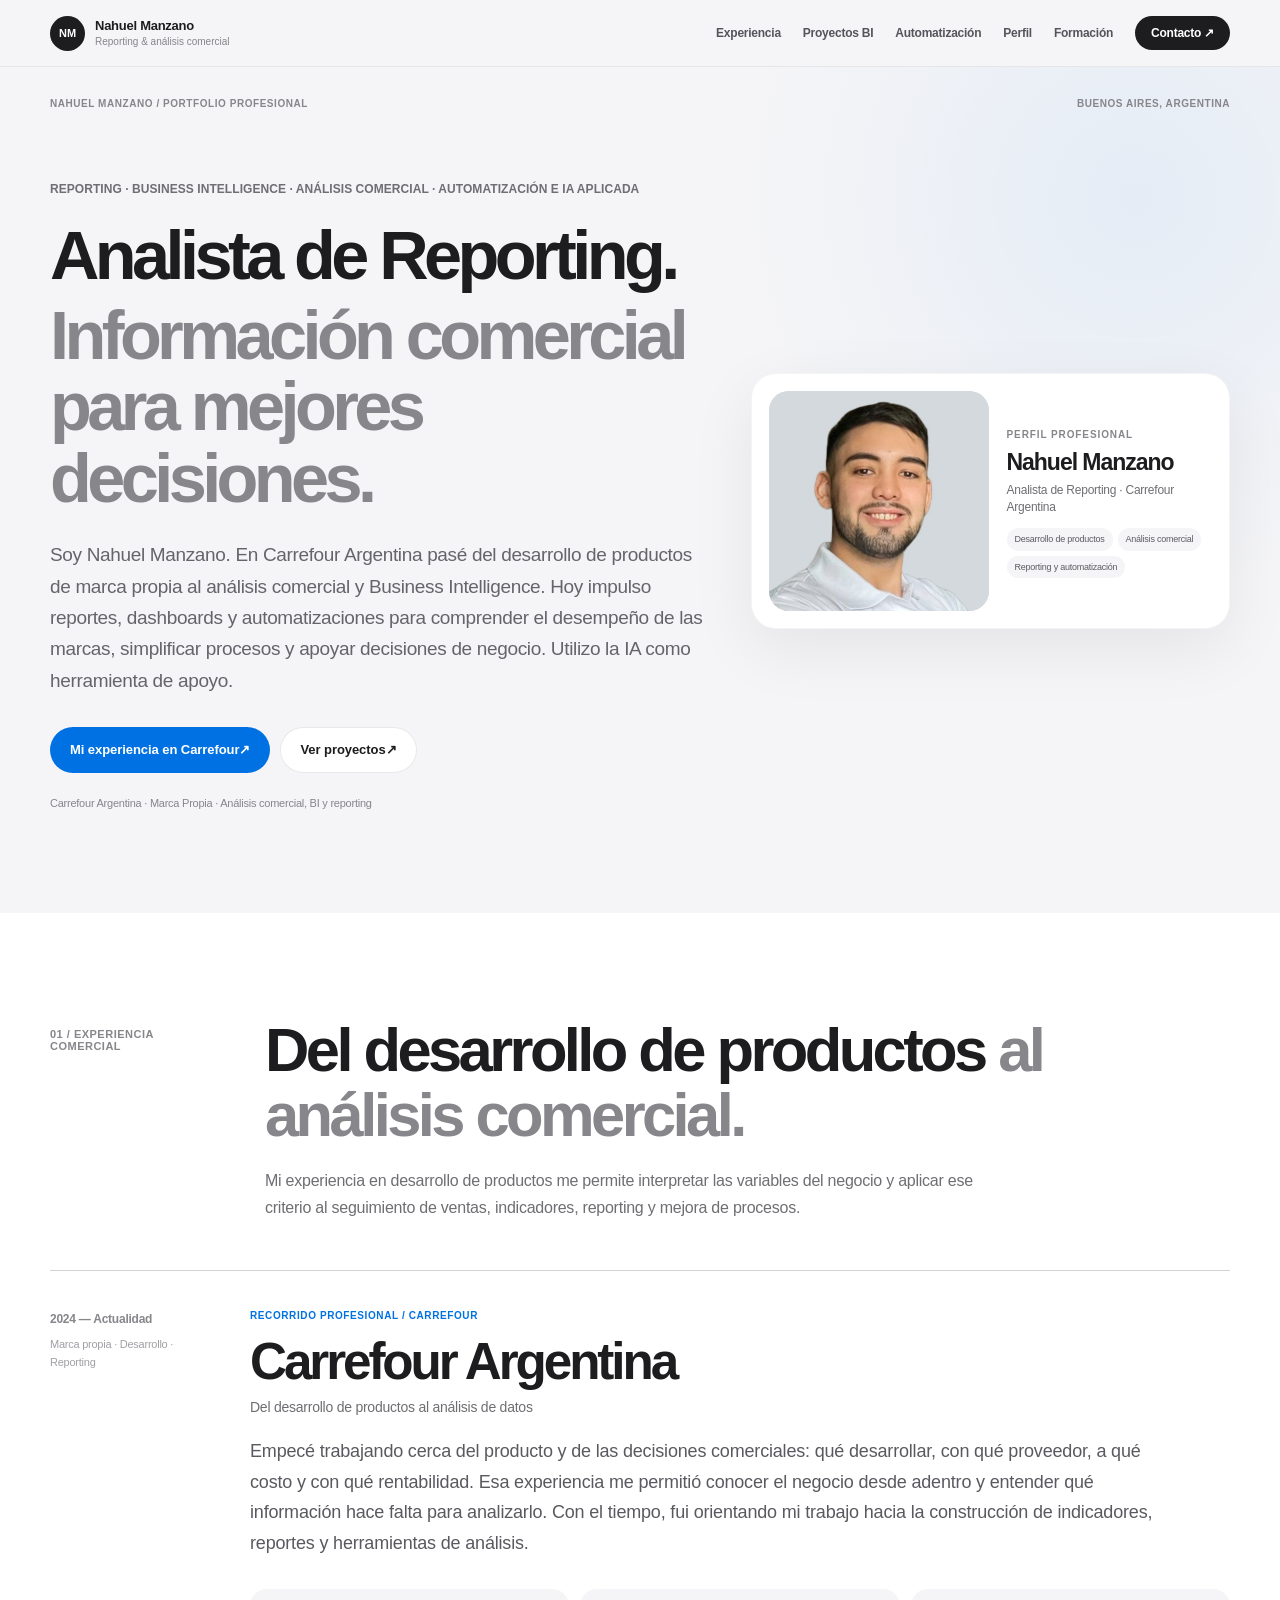
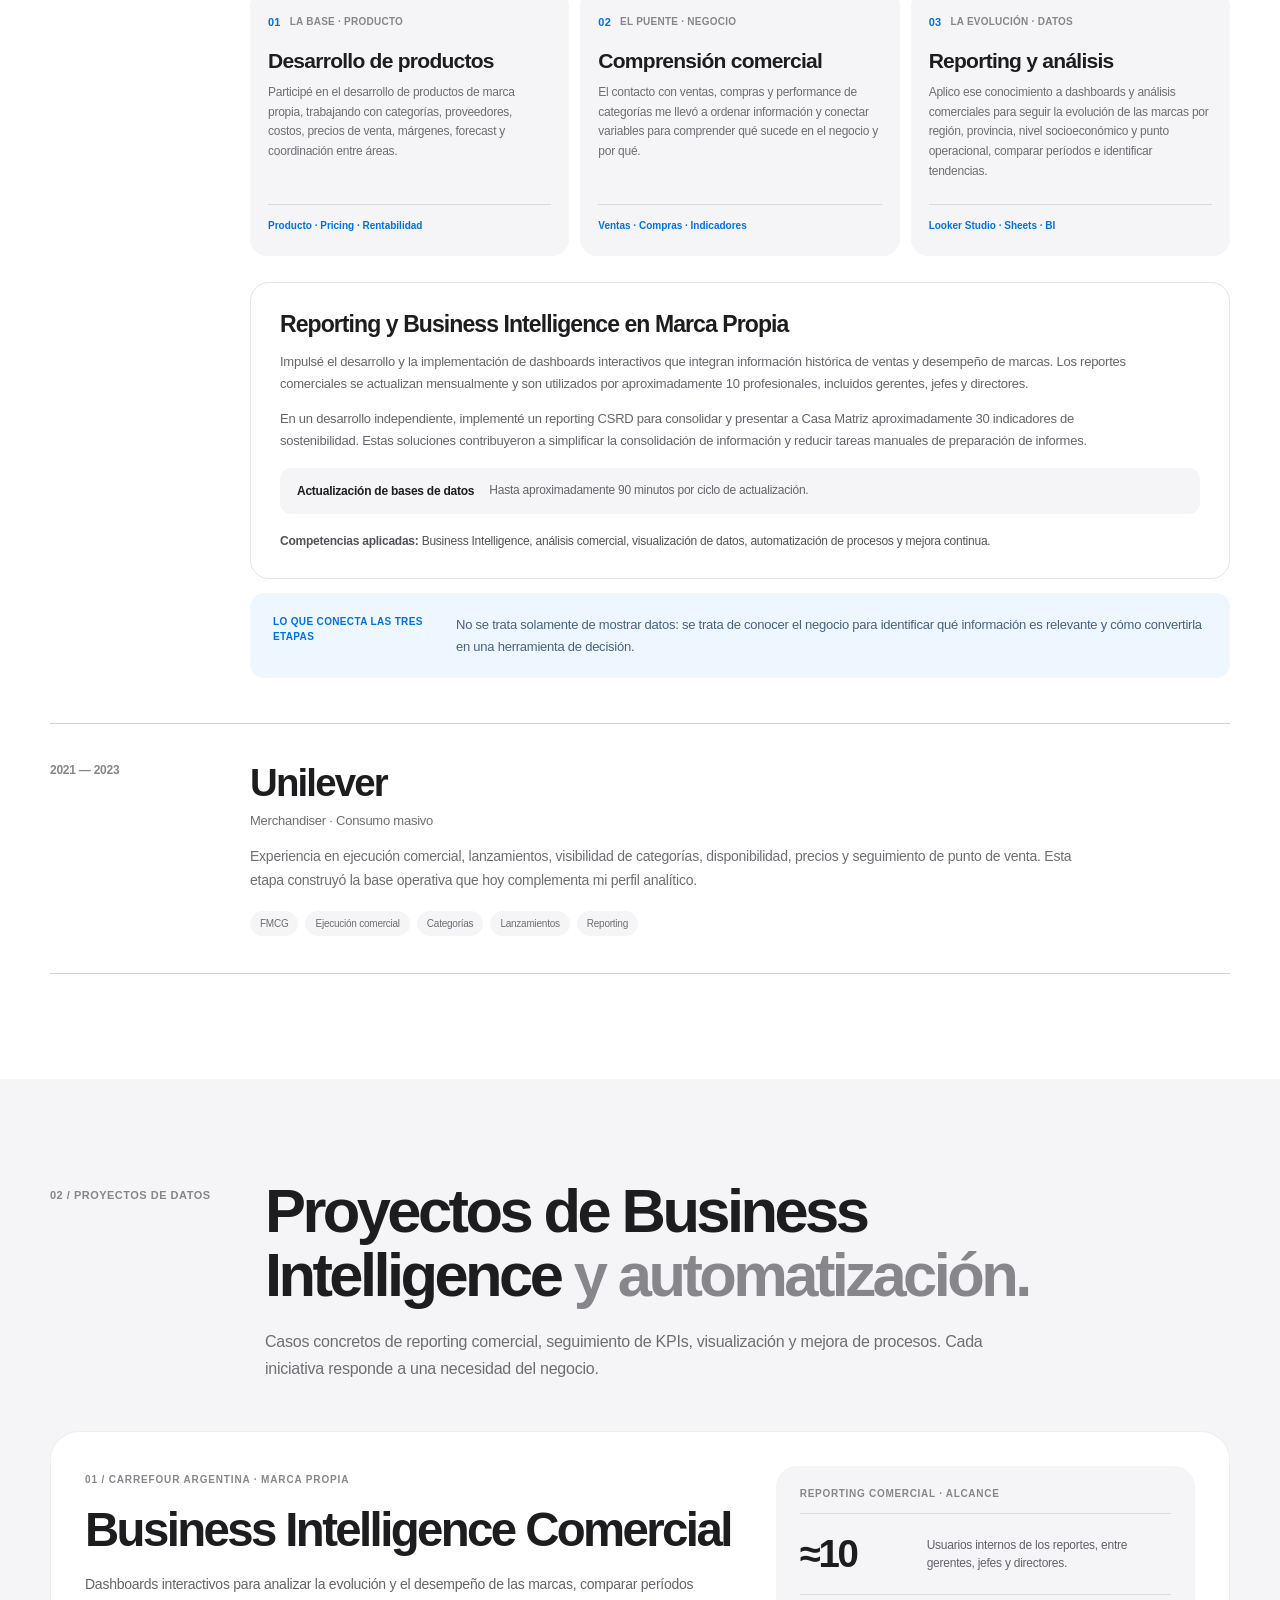
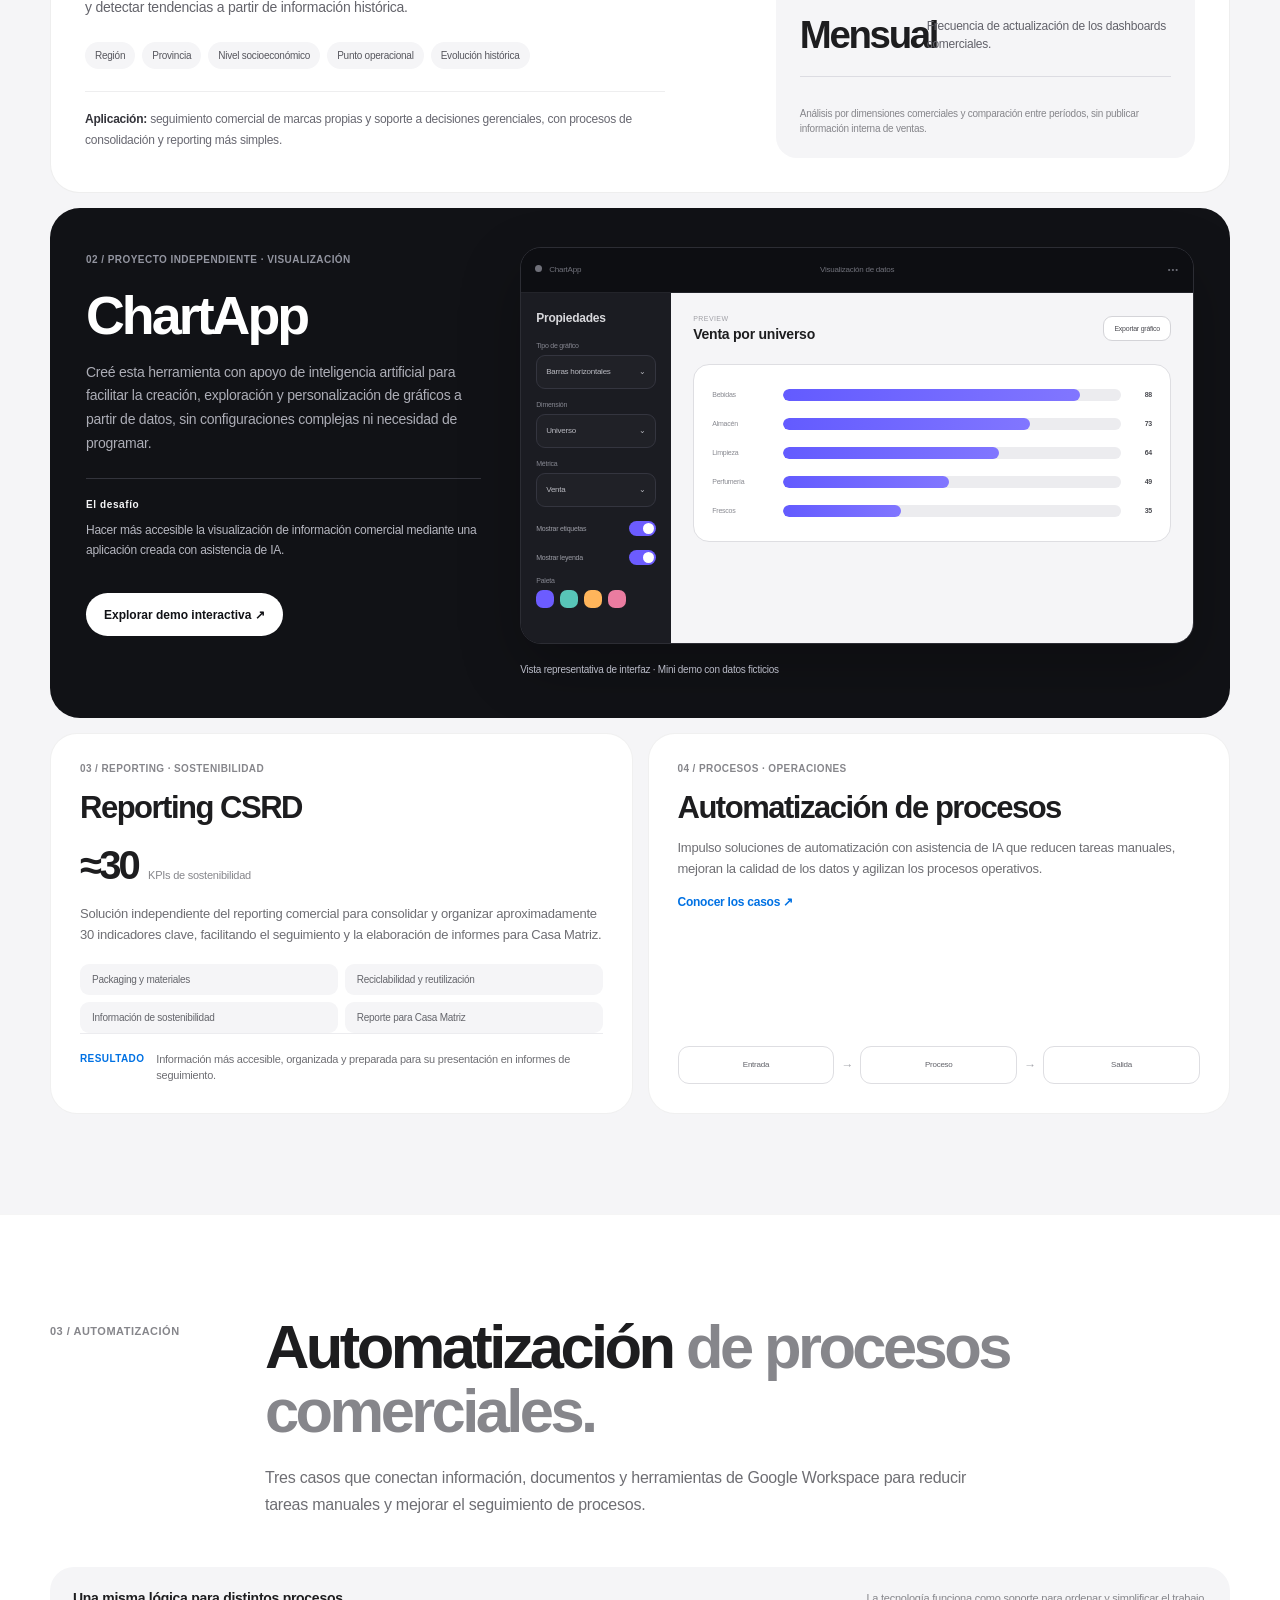
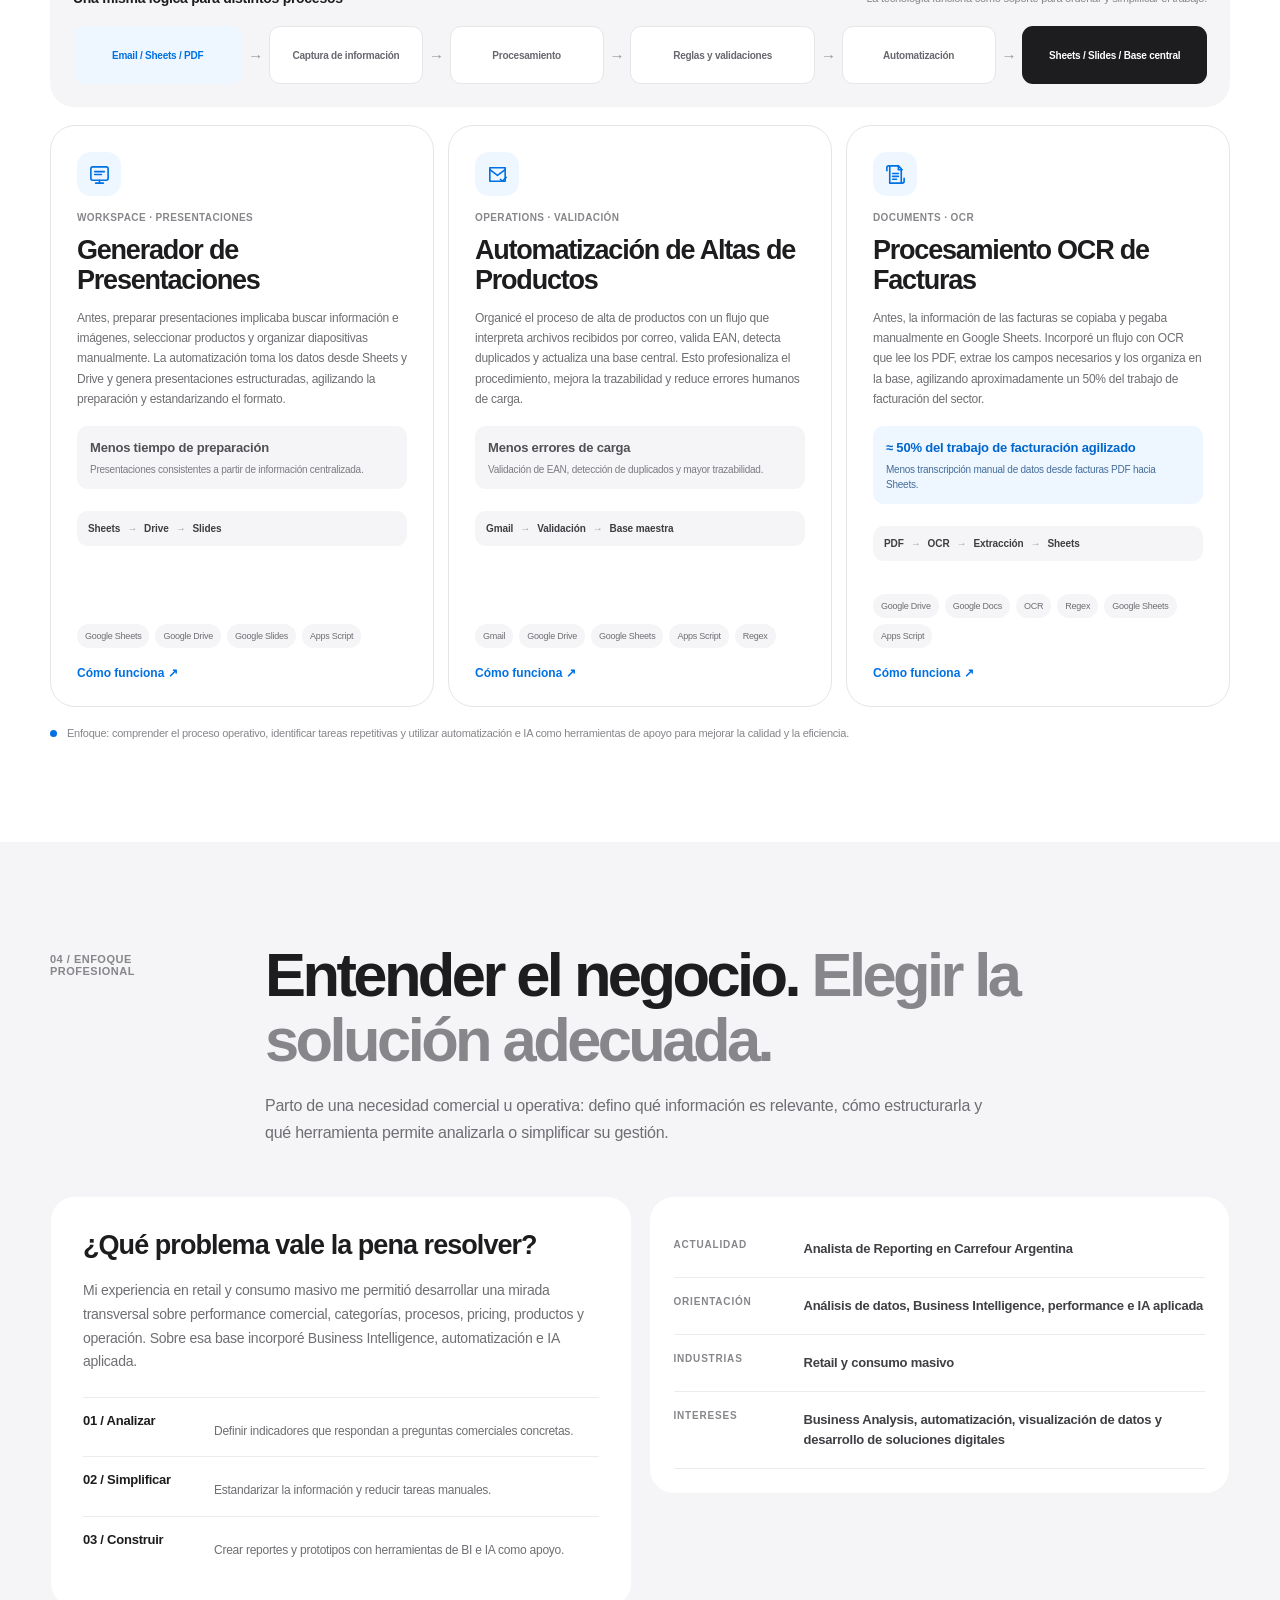
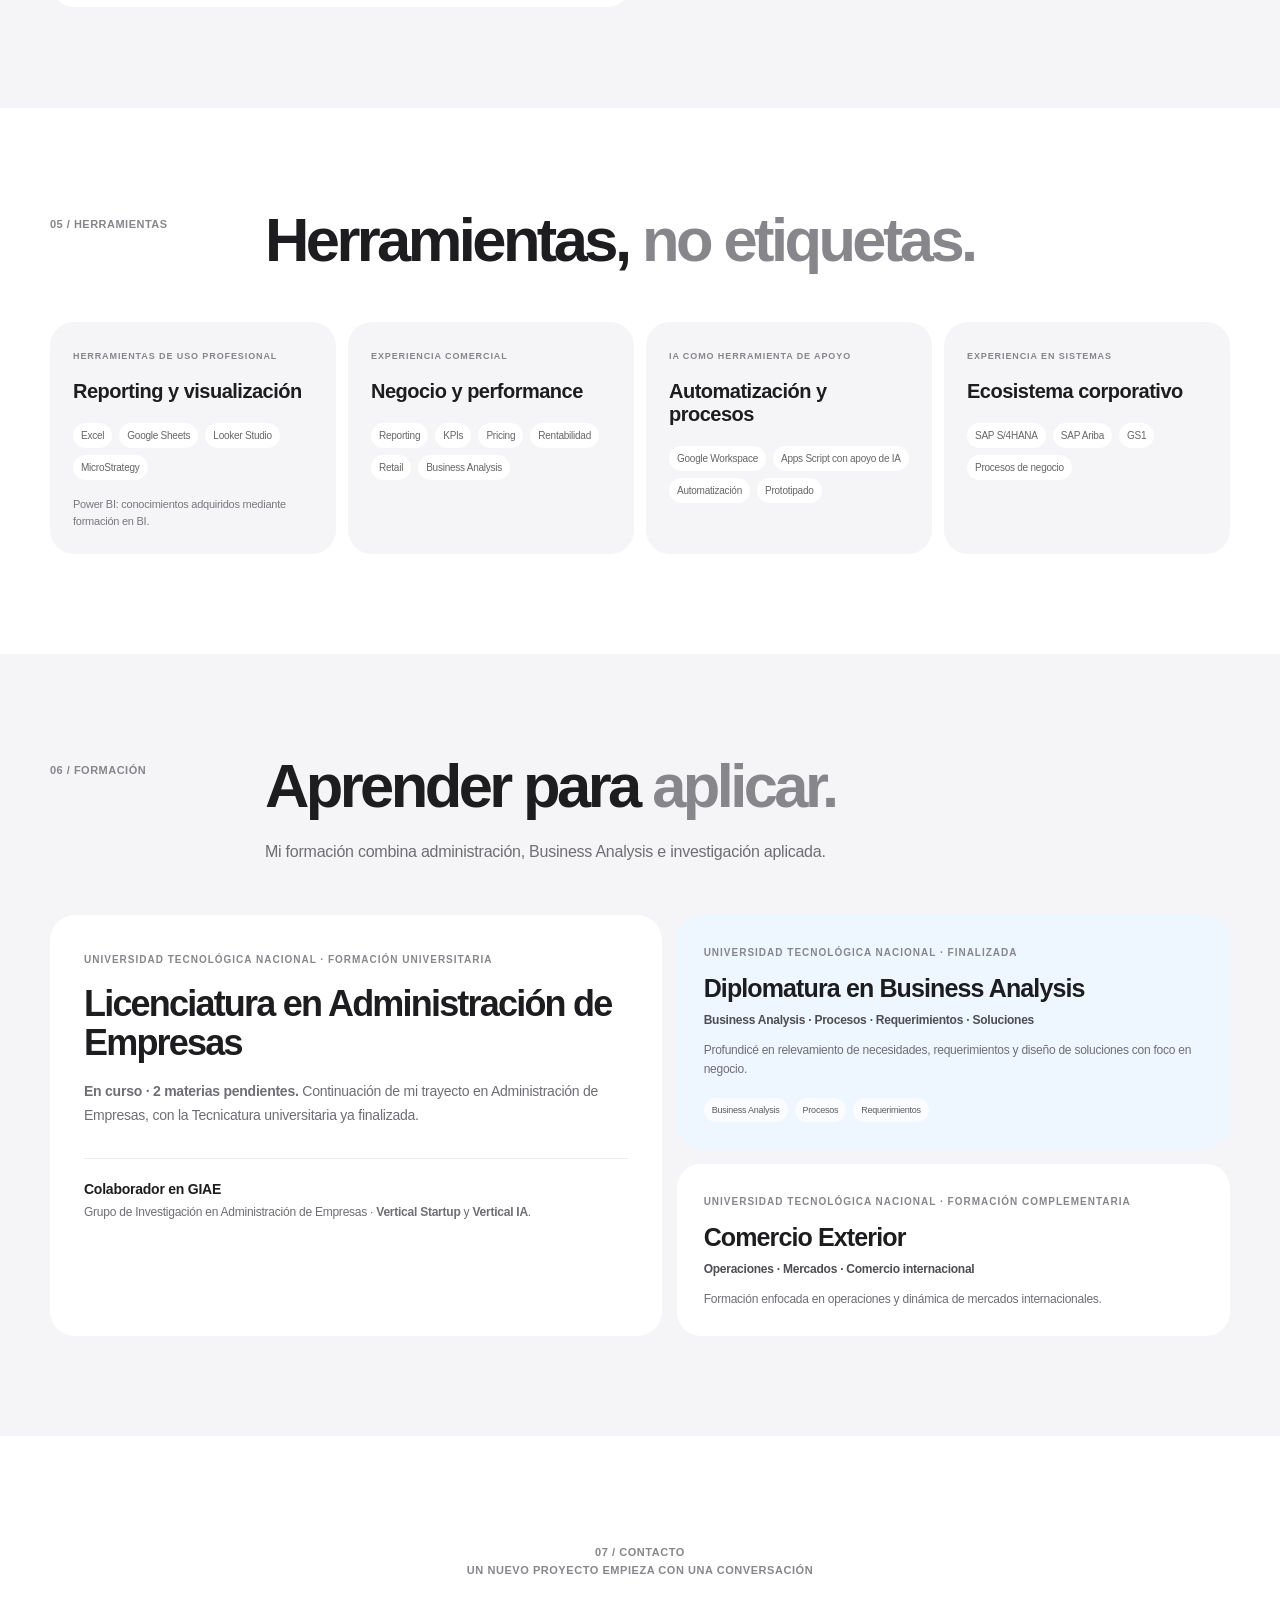
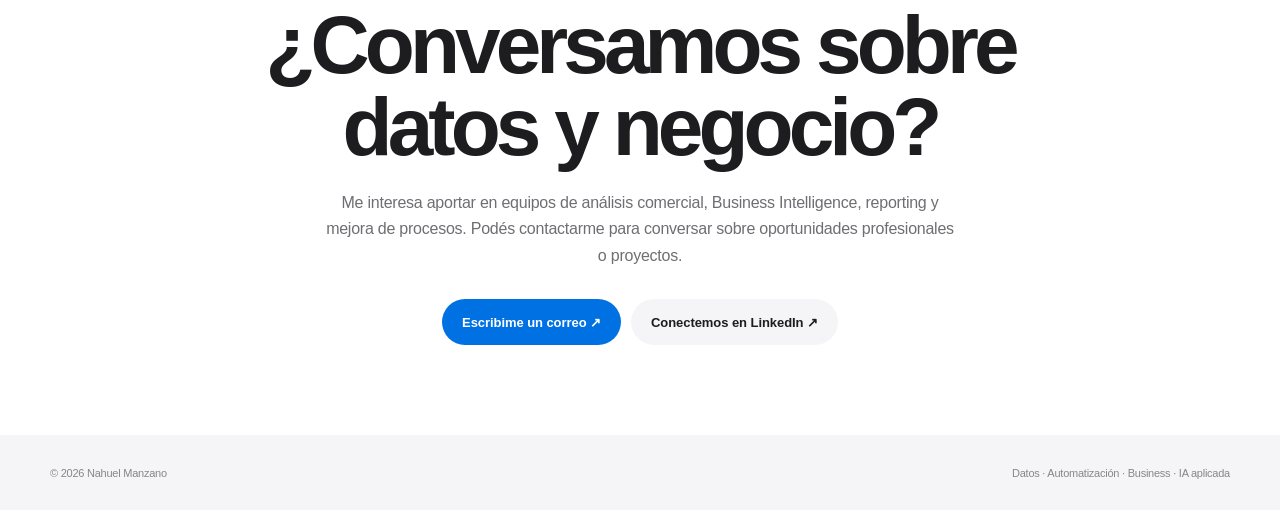
==== commit c618017e: "Distinguish professional tools from BI training and style recruiter-focused project results" ====
--- a/index.html
+++ b/index.html
@@ -424,6 +424,57 @@
   .hero-identity-body h2{font-size:21px}
 }
 
+
+/* Recruiter-focused evidence and project cards, original Apple-style retained. */
+.exp-results{margin-top:26px;background:#fff;border:1px solid #e4e4e9;border-radius:19px;padding:27px 29px}
+.exp-results h4{font-size:23px;letter-spacing:-.04em;line-height:1.22;margin:0 0 13px;color:#1d1d1f}
+.exp-results p{font-size:13px;line-height:1.72;color:#65656c;margin:0 0 12px;max-width:850px}
+.exp-result-detail{display:flex;align-items:center;gap:15px;flex-wrap:wrap;background:#f5f5f7;border-radius:11px;padding:14px 17px;margin:16px 0}
+.exp-result-detail strong{font-size:12px;color:#1d1d1f}
+.exp-result-detail span{font-size:12px;color:#64646a;line-height:1.45}
+.exp-results .exp-skills{color:#52525a;font-size:12px;margin:17px 0 0}
+.case-commercial{display:grid;grid-template-columns:minmax(0,1.22fr) minmax(260px,.78fr);gap:35px;align-items:stretch;background:#fff;border:1px solid rgba(0,0,0,.065);border-radius:29px;padding:34px;min-width:0}
+.case-commercial-copy{padding:8px 0;min-width:0}
+.case-label{display:block;font-size:10px;letter-spacing:.085em;font-weight:750;color:#86868b}
+.case-commercial h3{font-size:clamp(32px,3.7vw,49px);line-height:1.09;letter-spacing:-.055em;margin:19px 0 17px;color:#1d1d1f}
+.case-commercial p{color:#64646b;font-size:14px;line-height:1.7;max-width:610px;margin:0}
+.case-dimensions{display:flex;gap:7px;flex-wrap:wrap;margin:22px 0}
+.case-dimensions span{font-size:10px;color:#57575e;padding:8px 10px;background:#f5f5f7;border-radius:999px}
+.case-commercial .case-purpose{font-size:12px;color:#686871;border-top:1px solid #eeeeef;padding-top:17px;max-width:580px}
+.case-purpose strong{color:#33333a}
+.case-commercial-evidence{background:#f5f5f7;border-radius:21px;padding:22px 24px;display:flex;flex-direction:column;min-width:0}
+.case-evidence-head{font-size:10px;letter-spacing:.07em;font-weight:750;color:#86868b;padding-bottom:14px;border-bottom:1px solid #dcdce2}
+.case-stat{display:grid;grid-template-columns:minmax(85px,.45fr) minmax(0,1fr);gap:17px;align-items:center;padding:20px 0;border-bottom:1px solid #dcdce2}
+.case-stat strong{color:#1d1d1f;font-size:clamp(29px,3vw,42px);letter-spacing:-.06em;line-height:1.05;font-weight:750}
+.case-stat span{font-size:12px;line-height:1.5;color:#62626a}
+.case-evidence-note{margin-top:auto;padding-top:20px;color:#86868b;font-size:10px;line-height:1.5}
+.project-csrd .csrd-indicator{display:flex;align-items:baseline;gap:10px;padding:6px 0 15px}
+.csrd-indicator strong{font-size:40px;letter-spacing:-.07em;font-weight:750;color:#1d1d1f}
+.csrd-indicator span{font-size:11px;color:#86868b}
+.skill-note{font-size:11px;color:#77777e;line-height:1.6;margin:16px 0 0}
+@media(max-width:980px){
+.case-commercial{grid-template-columns:1fr;gap:20px}
+.case-commercial-evidence{display:grid;grid-template-columns:1fr 1fr;gap:0 20px}
+.case-evidence-head,.case-evidence-note{grid-column:1/-1}
+.case-stat{grid-template-columns:1fr;gap:8px}
+}
+@media(max-width:720px){
+.case-commercial{padding:23px;gap:18px;border-radius:24px}
+.case-commercial h3{font-size:34px}
+.case-commercial p{font-size:13px}
+.case-commercial-evidence{padding:19px;gap:0 12px}
+.case-stat strong{font-size:29px}
+.case-stat span{font-size:11px}
+.case-dimensions{margin:17px 0}
+.exp-results{padding:22px 18px}
+.exp-results h4{font-size:21px}
+.exp-result-detail{align-items:start;gap:5px;flex-direction:column}
+}
+@media(max-width:390px){
+.case-commercial-evidence{grid-template-columns:1fr}
+.case-evidence-head,.case-evidence-note{grid-column:auto}
+}
+
 </style>
 
 </head>
@@ -627,7 +678,12 @@
 
 
 
-<section class="section" id="capacidades"><div class="shell"><div class="section-head"><div class="section-label reveal">05 / HERRAMIENTAS</div><div><h2 class="section-title reveal">Herramientas, <span>no etiquetas.</span></h2></div></div><div class="skills-grid"><article class="skill reveal"><small>DATA & BI</small><h3>Análisis y visualización</h3><div class="skill-list"><span>Excel</span><span>Google Sheets</span><span>Looker Studio</span><span>Power BI</span><span>MicroStrategy</span></div></article><article class="skill reveal"><small>BUSINESS</small><h3>Negocio y performance</h3><div class="skill-list"><span>Reporting</span><span>KPIs</span><span>Análisis comercial</span><span>Retail</span><span>Business Analysis</span></div></article><article class="skill reveal"><small>AUTOMATION & IA</small><h3>Mejora de procesos</h3><div class="skill-list"><span>Google Apps Script</span><span>Automatización</span><span>IA aplicada</span><span>Prototipado</span><span>Web Apps</span></div></article><article class="skill reveal"><small>ENTERPRISE</small><h3>Ecosistema corporativo</h3><div class="skill-list"><span>SAP S/4HANA</span><span>SAP Ariba</span><span>GS1</span><span>Procesos de negocio</span></div></article></div></div></section>
+<section class="section" id="capacidades"><div class="shell"><div class="section-head"><div class="section-label reveal">05 / HERRAMIENTAS</div><div><h2 class="section-title reveal">Herramientas, <span>no etiquetas.</span></h2></div></div><div class="skills-grid">
+  <article class="skill reveal"><small>HERRAMIENTAS DE USO PROFESIONAL</small><h3>Reporting y visualización</h3><div class="skill-list"><span>Excel</span><span>Google Sheets</span><span>Looker Studio</span><span>MicroStrategy</span></div><p class="skill-note">Power BI: conocimientos adquiridos mediante formación en BI.</p></article>
+  <article class="skill reveal"><small>EXPERIENCIA COMERCIAL</small><h3>Negocio y performance</h3><div class="skill-list"><span>Reporting</span><span>KPIs</span><span>Pricing</span><span>Rentabilidad</span><span>Retail</span><span>Business Analysis</span></div></article>
+  <article class="skill reveal"><small>IA COMO HERRAMIENTA DE APOYO</small><h3>Automatización y procesos</h3><div class="skill-list"><span>Google Workspace</span><span>Apps Script con apoyo de IA</span><span>Automatización</span><span>Prototipado</span></div></article>
+  <article class="skill reveal"><small>EXPERIENCIA EN SISTEMAS</small><h3>Ecosistema corporativo</h3><div class="skill-list"><span>SAP S/4HANA</span><span>SAP Ariba</span><span>GS1</span><span>Procesos de negocio</span></div></article>
+</div></div></section>
 
 
 
@@ -640,7 +696,7 @@
     <div class="contact-label">07 / CONTACTO<br>UN NUEVO PROYECTO EMPIEZA CON UNA CONVERSACIÓN</div>
     <div>
       <h2>¿Conversamos sobre<br>datos y negocio?</h2>
-      <p>Estoy abierto a oportunidades profesionales y a conversar sobre proyectos vinculados con análisis, reporting, automatización y mejora de procesos.</p>
+      <p>Me interesa aportar en equipos de análisis comercial, Business Intelligence, reporting y mejora de procesos. Podés contactarme para conversar sobre oportunidades profesionales o proyectos.</p>
       <div class="hero-actions"><a class="btn primary" href="mailto:nahuelmanzano@gmail.com">Escribime un correo ↗</a><a class="btn secondary" href="https://www.linkedin.com/in/carlos-nahuel-manzano/" target="_blank" rel="noopener noreferrer">Conectemos en LinkedIn ↗</a></div>
     </div>
   </div>
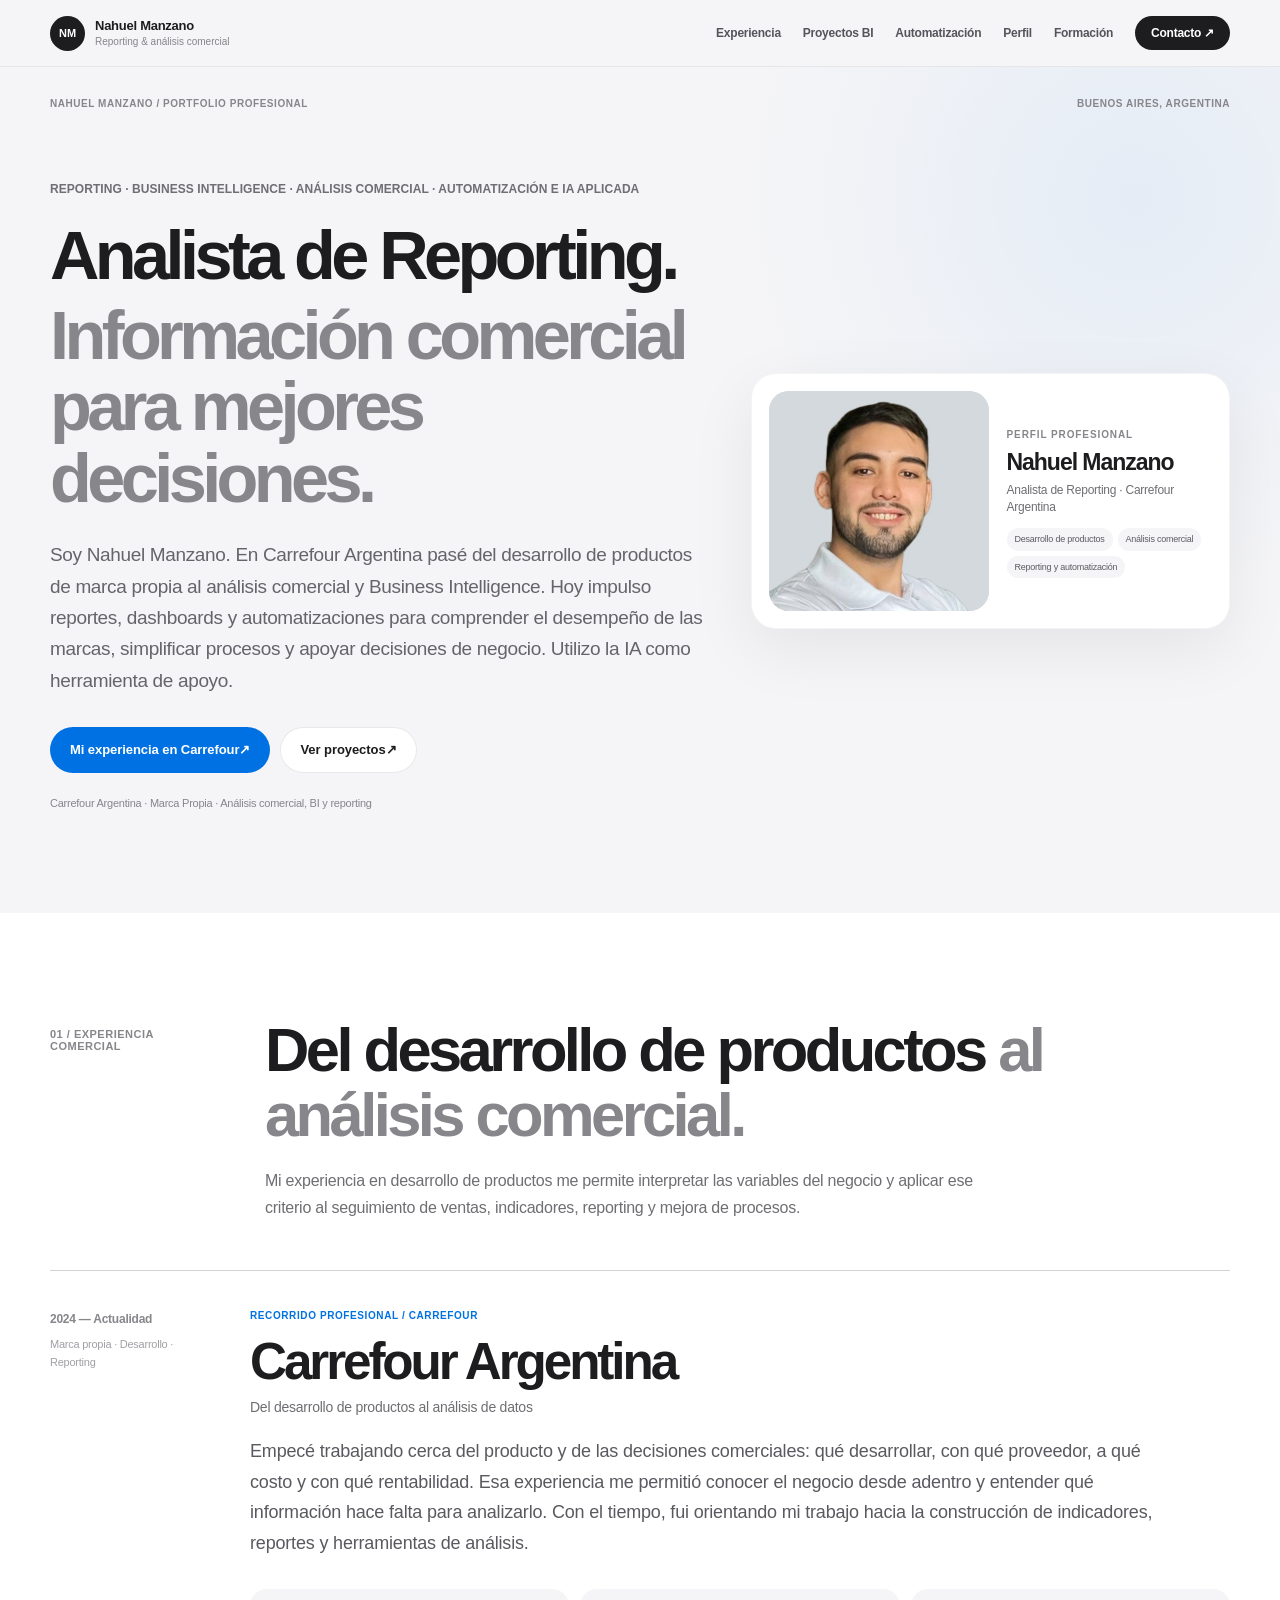
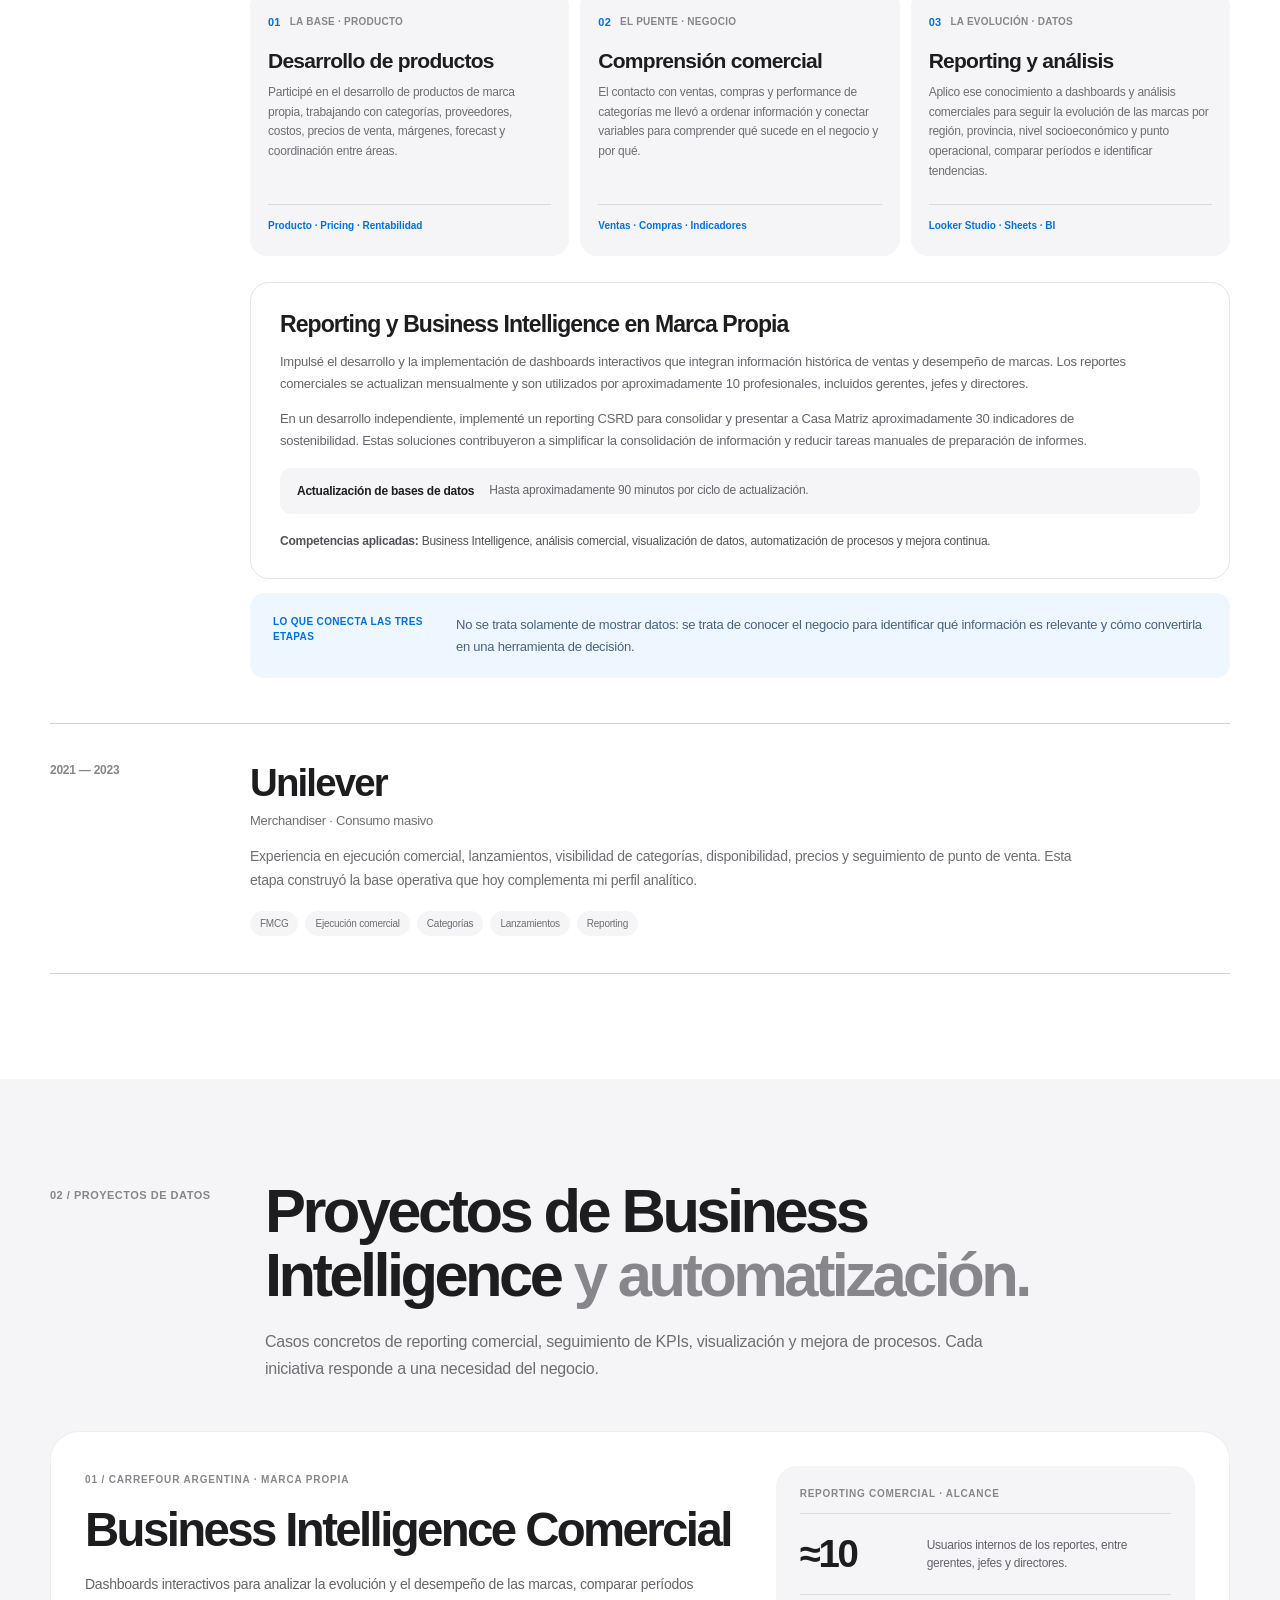
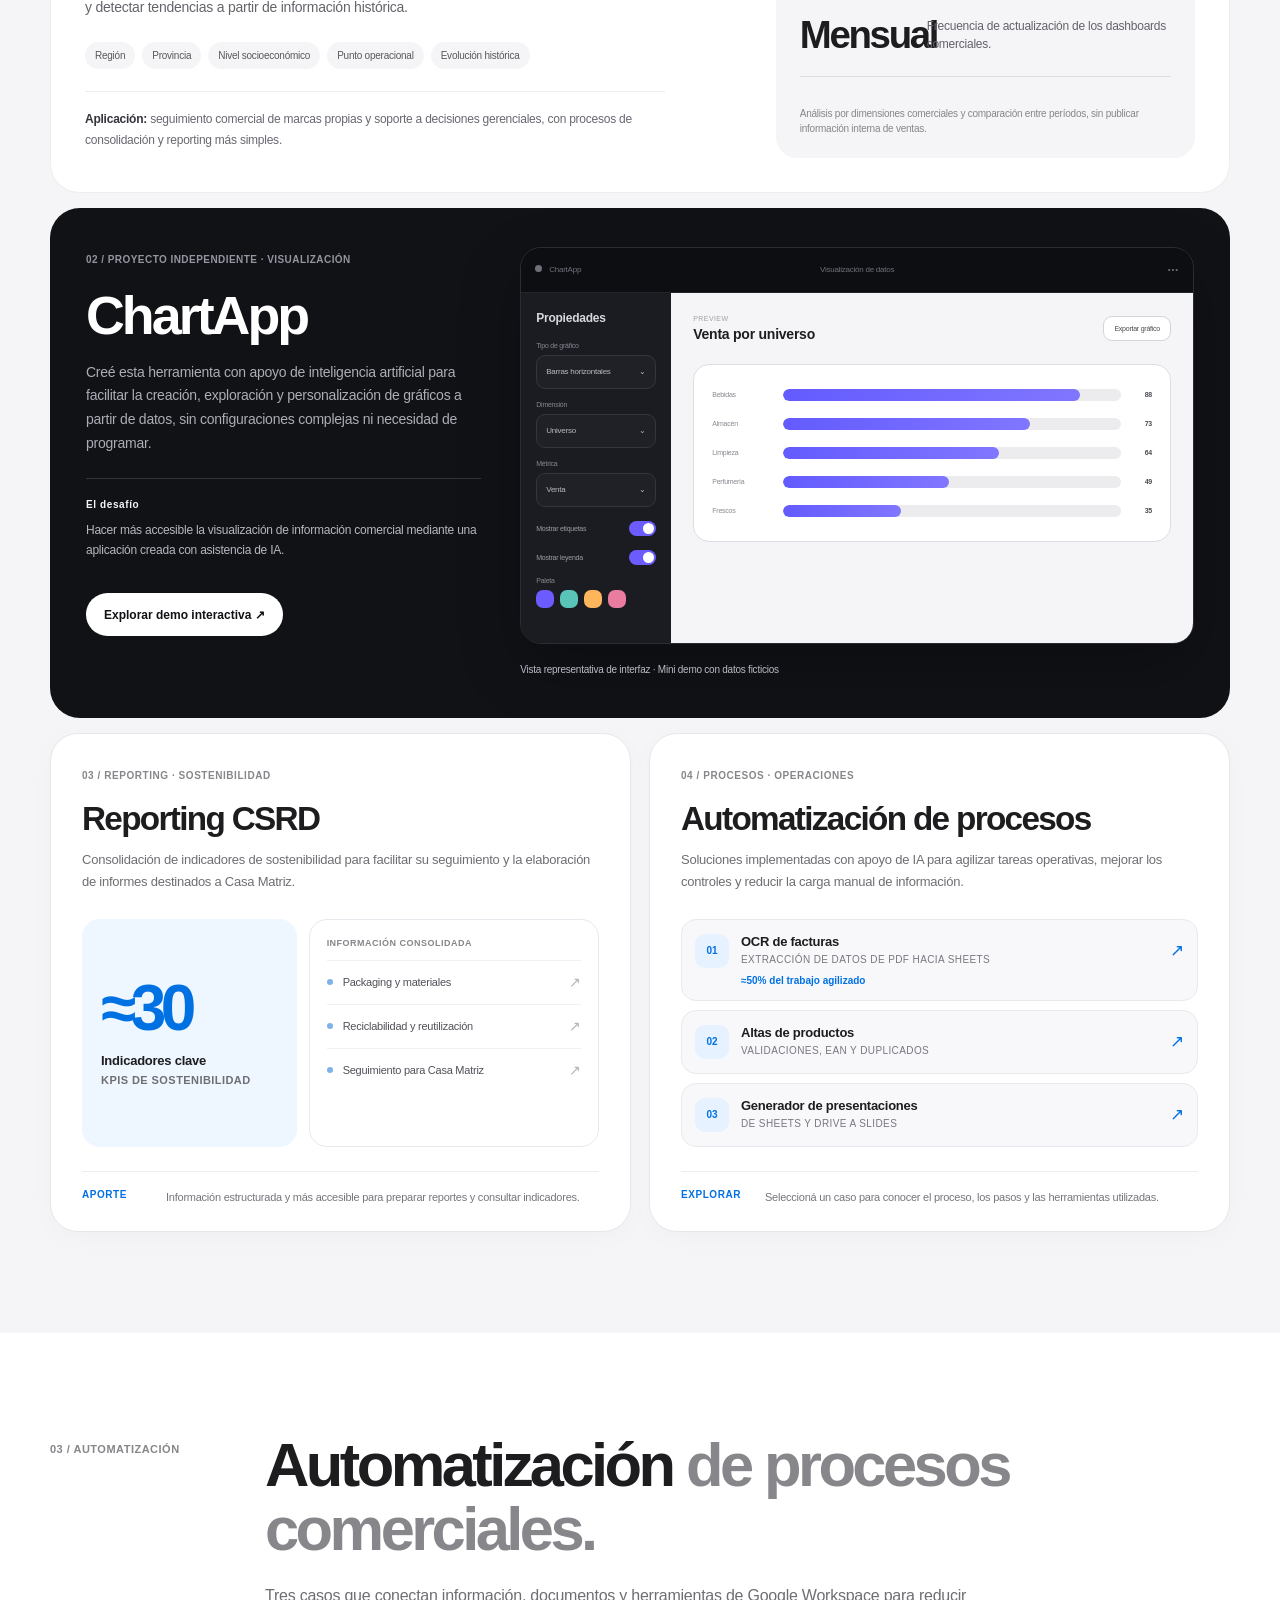
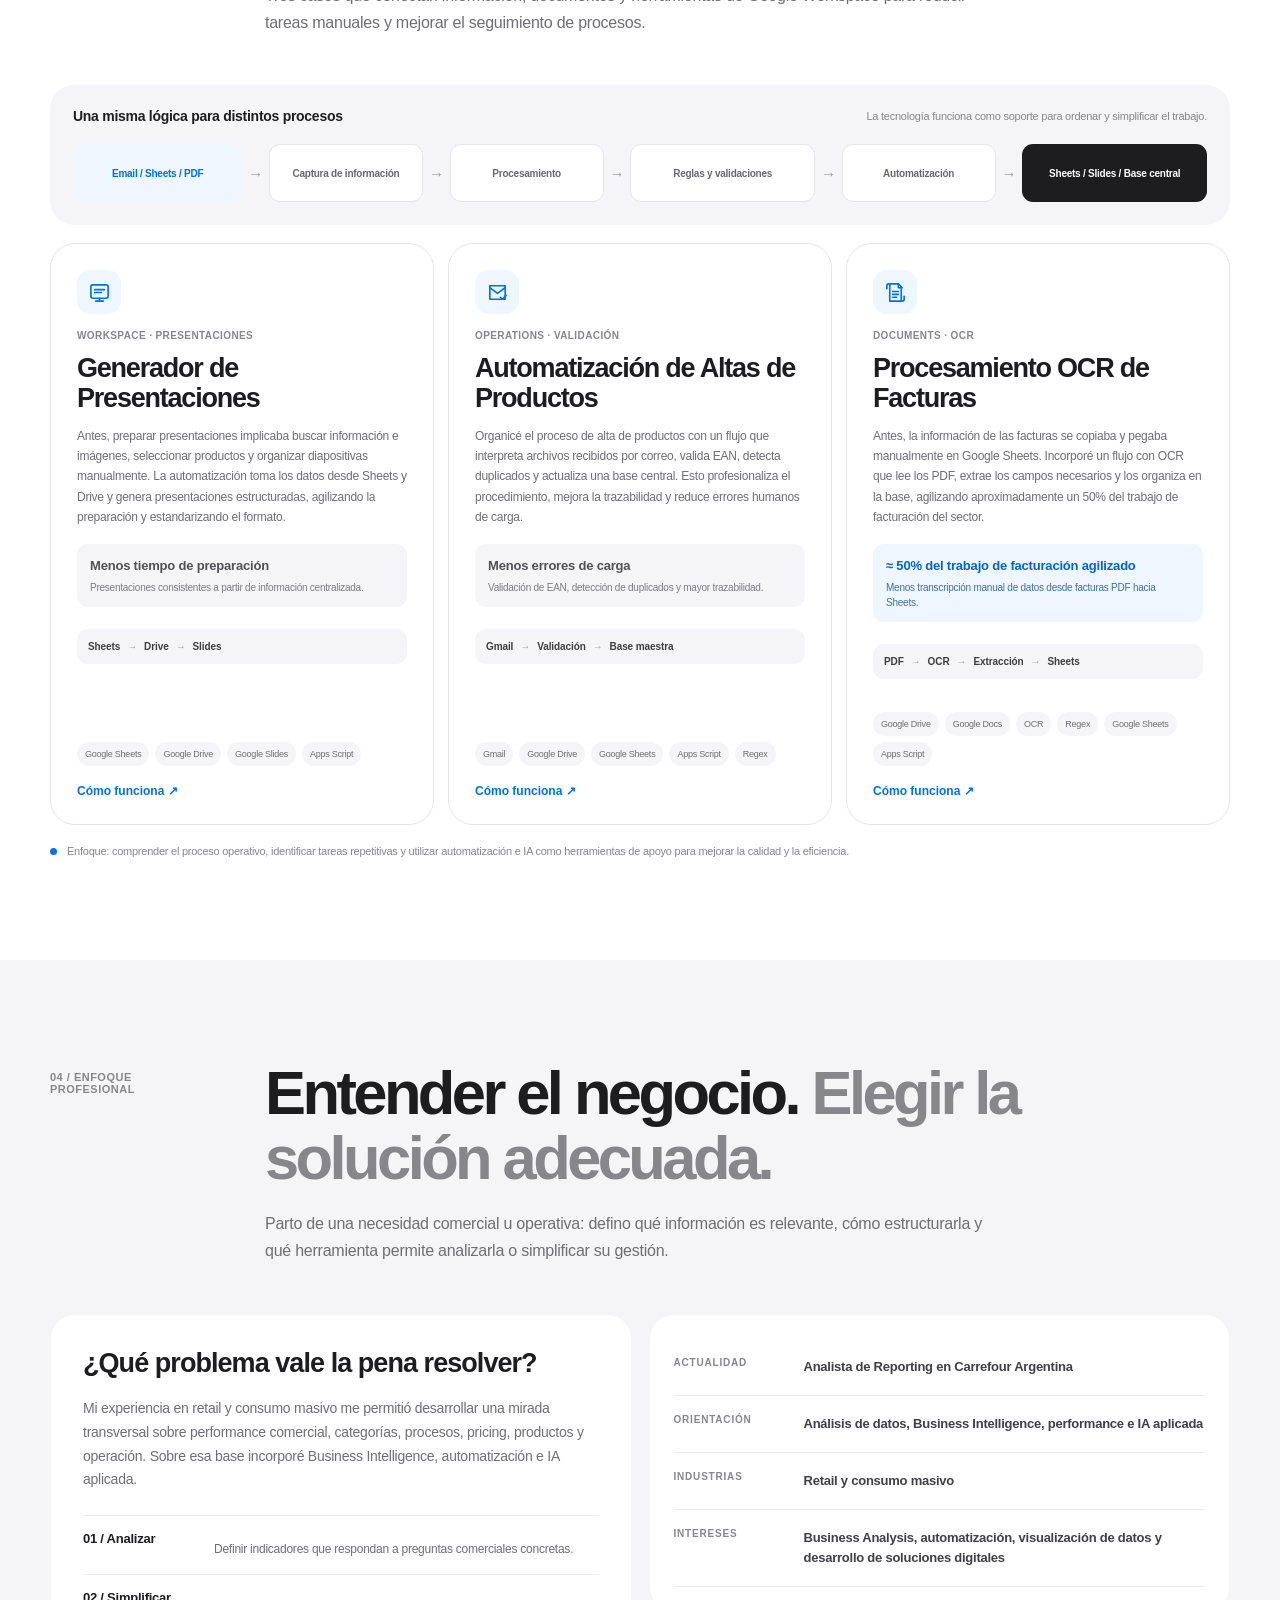
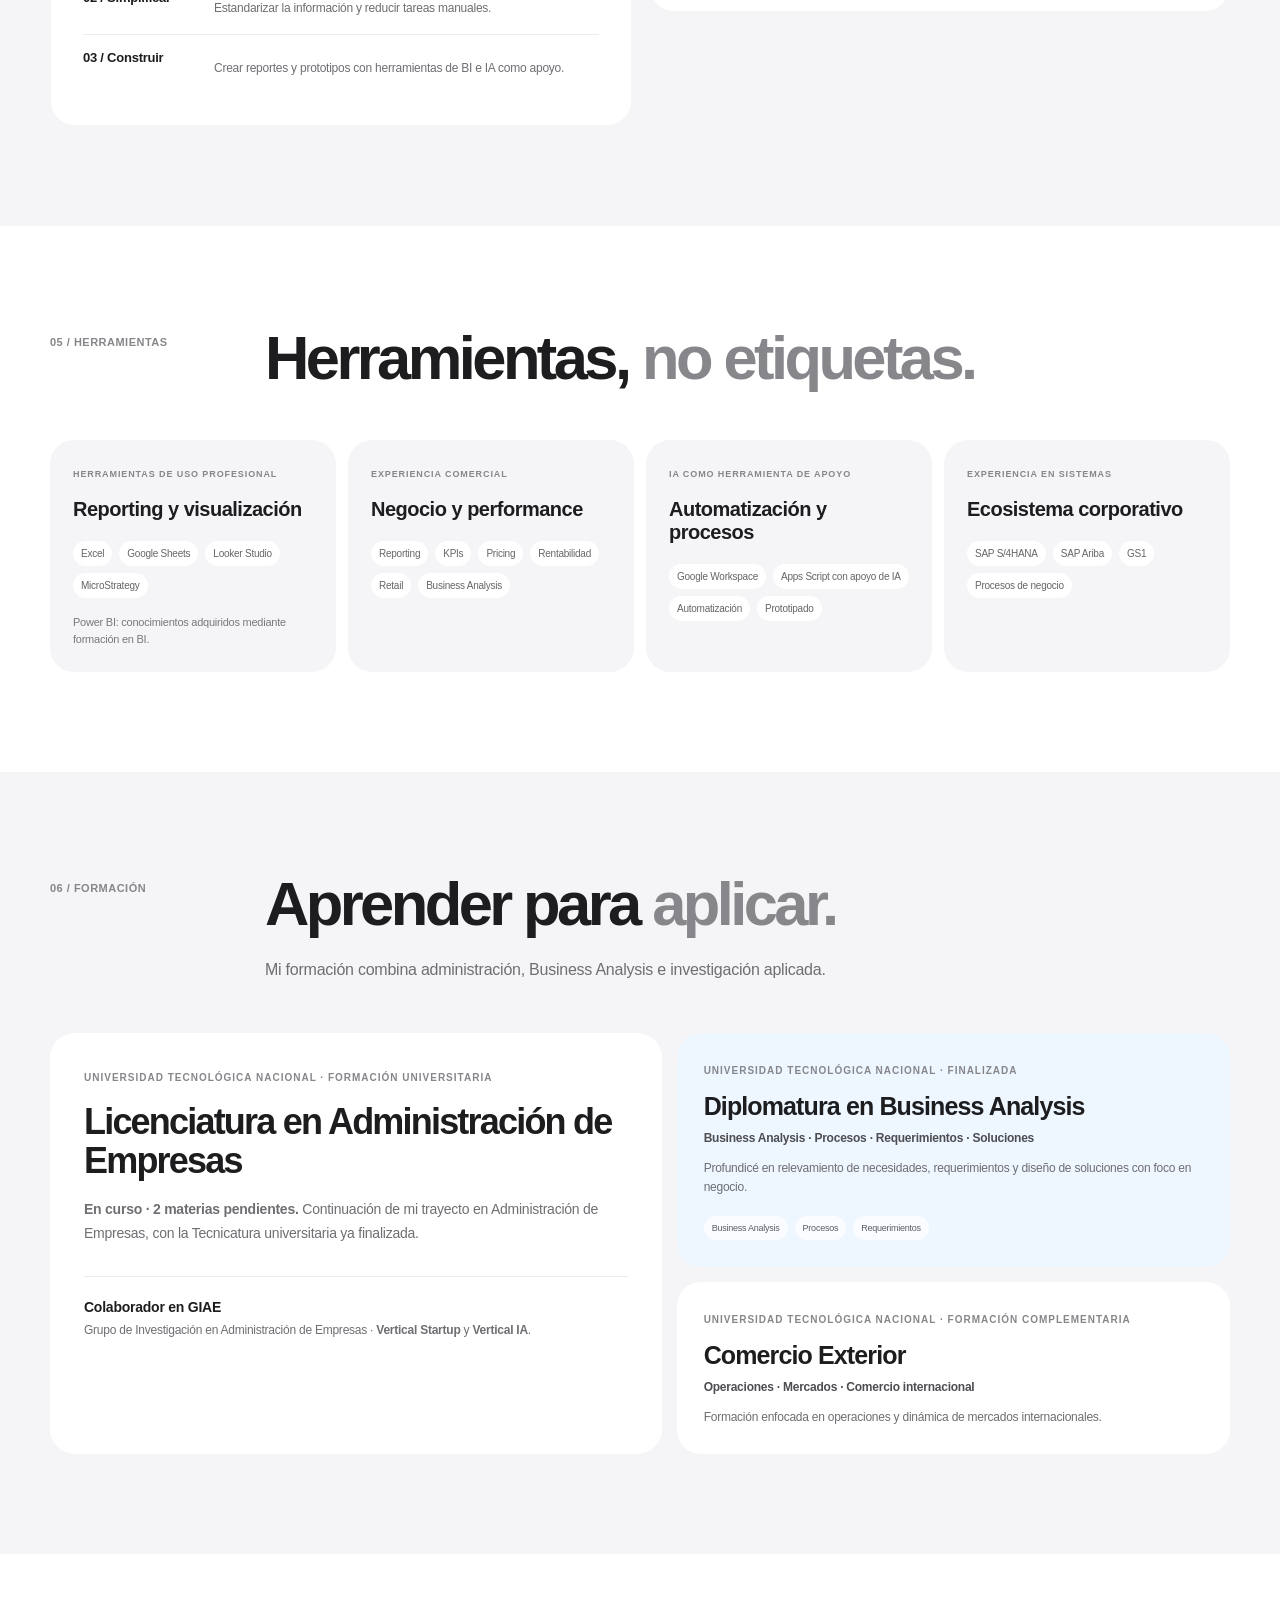
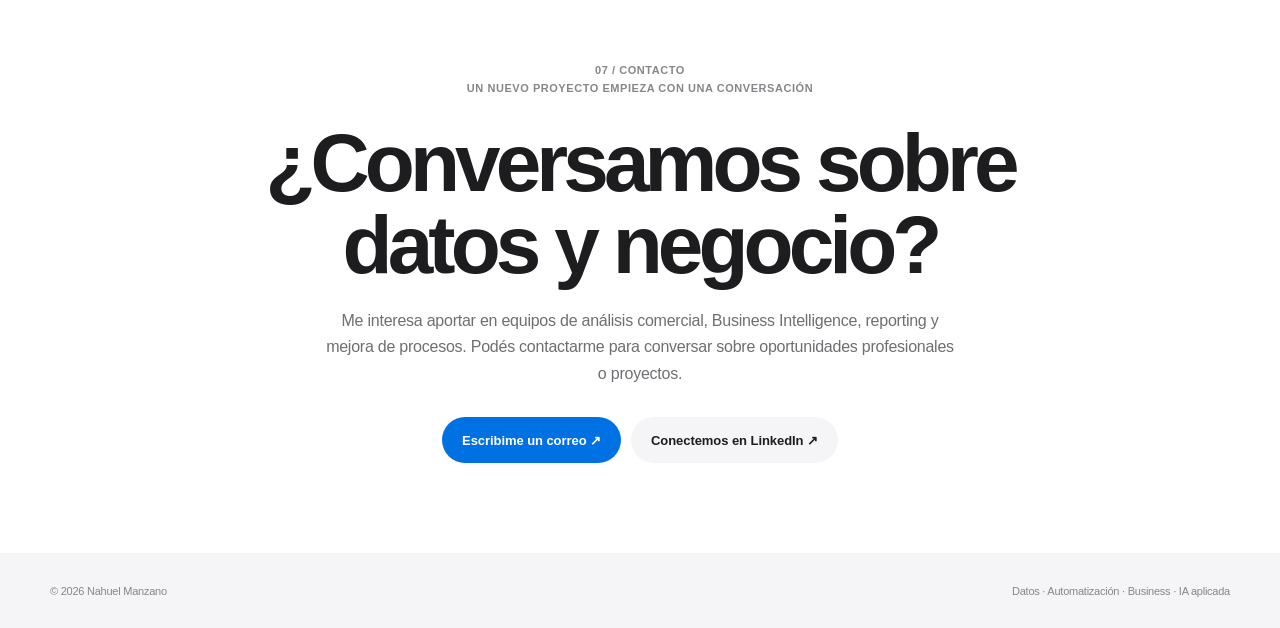
==== commit 7a07a797: "Differentiate CSRD KPI reporting from automation cases with interactive previews" ====
--- a/index.html
+++ b/index.html
@@ -475,6 +475,84 @@
 .case-evidence-head,.case-evidence-note{grid-column:auto}
 }
 
+
+/* Project evidence cards — distinct reporting and operational cases */
+#proyectos .project-side-stack{display:grid;grid-template-columns:repeat(2,minmax(0,1fr));gap:18px;align-items:stretch}
+#proyectos .project-side-stack .project-detail-card{
+  min-height:0;display:flex;flex-direction:column;gap:0;
+  background:#fff;border:1px solid #e7e7eb;border-radius:28px;
+  padding:31px 31px 25px;box-shadow:0 6px 24px rgba(0,0,0,.025)
+}
+#proyectos .project-detail-top small{font-size:10px;letter-spacing:.055em;font-weight:750;color:#86868b}
+#proyectos .project-detail-top h3{font-size:clamp(28px,2.6vw,39px);line-height:1.12;letter-spacing:-.05em;margin:17px 0 12px;color:#1d1d1f}
+#proyectos .project-detail-top p{font-size:13px;line-height:1.68;color:#6e6e73;max-width:600px;margin:0}
+#proyectos .csrd-report-preview{
+  display:grid;grid-template-columns:minmax(145px,.85fr) minmax(0,1.15fr);
+  margin-top:26px;flex:1;gap:12px;
+}
+#proyectos .csrd-report-total{
+  background:#eef6ff;border-radius:18px;padding:22px 19px;display:flex;
+  flex-direction:column;justify-content:center;min-height:174px
+}
+#proyectos .csrd-report-total strong{
+  font-size:clamp(52px,5vw,75px);font-weight:760;letter-spacing:-.085em;
+  color:#0071e3;line-height:1;margin-bottom:12px
+}
+#proyectos .csrd-report-total span{display:block;font-size:13px;font-weight:700;line-height:1.4;color:#1d1d1f}
+#proyectos .csrd-report-total small{font-size:11px;color:#6e6e73;line-height:1.45;display:block;margin-top:3px}
+#proyectos .csrd-report-groups{border:1px solid #e8e8ee;border-radius:18px;padding:18px 17px;min-width:0}
+#proyectos .report-group-title{display:block;font-size:9px;font-weight:750;letter-spacing:.055em;color:#86868b;margin-bottom:12px}
+#proyectos .csrd-report-groups>div{
+  display:grid;grid-template-columns:7px minmax(0,1fr) auto;align-items:center;gap:9px;
+  border-top:1px solid #f0f0f3;padding:12px 0;color:#505058;font-size:11px;line-height:1.35
+}
+#proyectos .report-group-dot{width:6px;height:6px;border-radius:50%;background:#7fb2ea}
+#proyectos .report-group-mark{color:#b1b1b8;font-size:14px}
+#proyectos .automation-cases-preview{margin-top:26px;display:grid;gap:9px;flex:1;align-content:start}
+#proyectos button.case-open.auto-detail{
+  width:100%;min-width:0;border:1px solid #e9e9ee;border-radius:15px;
+  background:#f8f8fa;display:grid;grid-template-columns:34px minmax(0,1fr) auto;
+  align-items:center;gap:12px;padding:14px 13px;text-align:left;
+  color:#1d1d1f;text-decoration:none;cursor:pointer;margin:0;transition:background .2s ease,border-color .2s ease,transform .2s ease
+}
+#proyectos button.case-open.auto-detail:hover{background:#eff6ff;border-color:#c9e2ff;transform:translateY(-1px)}
+#proyectos button.case-open.auto-detail:focus-visible{outline:2px solid #0071e3;outline-offset:3px}
+#proyectos .case-open-icon{font-size:10px;font-weight:760;color:#0071e3;background:#e6f2ff;width:34px;height:34px;border-radius:10px;display:grid;place-items:center}
+#proyectos .case-open-copy{min-width:0;display:flex;flex-direction:column;gap:3px}
+#proyectos .case-open-copy strong{font-size:13px;letter-spacing:-.02em;font-weight:700;line-height:1.25;white-space:normal}
+#proyectos .case-open-copy small{font-size:10px;font-weight:450;line-height:1.4;color:#777780}
+#proyectos .case-open-meta{grid-column:2/3;grid-row:2;color:#0071e3;font-size:10px;font-weight:700;margin-top:-5px}
+#proyectos .case-open-arrow{grid-column:3;grid-row:1;color:#0071e3;font-size:17px;font-weight:500}
+#proyectos .project-detail-bottom{
+  border-top:1px solid #eeeef1;margin-top:24px;padding-top:17px;
+  display:grid;grid-template-columns:72px minmax(0,1fr);gap:12px;align-items:start
+}
+#proyectos .project-detail-bottom>span{color:#0071e3;font-size:10px;font-weight:750;letter-spacing:.055em}
+#proyectos .project-detail-bottom p{font-size:11px;color:#75757c;line-height:1.55;margin:0}
+@media(max-width:1080px){
+ #proyectos .csrd-report-preview{grid-template-columns:1fr}
+ #proyectos .csrd-report-total{min-height:135px;flex-direction:row;align-items:center;gap:18px;justify-content:start}
+ #proyectos .csrd-report-total strong{margin:0}
+}
+@media(max-width:820px){
+ #proyectos .project-side-stack{grid-template-columns:1fr}
+ #proyectos .csrd-report-preview{grid-template-columns:minmax(130px,.75fr) minmax(0,1.25fr)}
+ #proyectos .csrd-report-total{flex-direction:column;align-items:start;gap:0;justify-content:center}
+ #proyectos .csrd-report-total strong{margin-bottom:10px}
+}
+@media(max-width:520px){
+ #proyectos .project-side-stack .project-detail-card{padding:23px 20px;border-radius:23px}
+ #proyectos .project-detail-top h3{font-size:30px}
+ #proyectos .csrd-report-preview{grid-template-columns:1fr}
+ #proyectos .csrd-report-total{min-height:130px;flex-direction:row;gap:20px;align-items:center}
+ #proyectos .csrd-report-total strong{margin:0;font-size:60px}
+ #proyectos .csrd-report-groups{padding:15px}
+ #proyectos .project-detail-bottom{grid-template-columns:1fr;gap:6px}
+ #proyectos button.case-open.auto-detail{gap:9px;padding:12px 10px}
+ #proyectos .case-open-copy strong{font-size:12px}
+ #proyectos .case-open-copy small{font-size:10px}
+}
+
 </style>
 
 </head>
@@ -618,9 +696,53 @@
     <div class="app-mock" aria-hidden="true"><div class="mock-top"><span><i></i> ChartApp</span><span>Visualización de datos</span><span>•••</span></div><div class="mock-body"><aside class="mock-side"><b>Propiedades</b><label>Tipo de gráfico</label><div class="mock-select">Barras horizontales <span>⌄</span></div><label>Dimensión</label><div class="mock-select">Universo <span>⌄</span></div><label>Métrica</label><div class="mock-select">Venta <span>⌄</span></div><div class="mock-toggle"><span>Mostrar etiquetas</span><i></i></div><div class="mock-toggle"><span>Mostrar leyenda</span><i></i></div><label>Paleta</label><div class="palette"><i></i><i></i><i></i><i></i></div></aside><div class="mock-main"><div class="mock-main-head"><div><small>PREVIEW</small><b>Venta por universo</b></div><span>Exportar gráfico</span></div><div class="bar-preview"><div><label>Bebidas</label><i style="--w:88%"></i><b>88</b></div><div><label>Almacén</label><i style="--w:73%"></i><b>73</b></div><div><label>Limpieza</label><i style="--w:64%"></i><b>64</b></div><div><label>Perfumería</label><i style="--w:49%"></i><b>49</b></div><div><label>Frescos</label><i style="--w:35%"></i><b>35</b></div></div></div></div></div>
     <div class="feature-visual-note">Vista representativa de interfaz · Mini demo con datos ficticios</div>
   </article>
-  <div class="project-side-stack">
-    <article class="project-side project-csrd reveal"><small>03 / REPORTING · SOSTENIBILIDAD</small><h3>Reporting CSRD</h3><div class="csrd-indicator"><strong>≈30</strong><span>KPIs de sostenibilidad</span></div><p>Solución independiente del reporting comercial para consolidar y organizar aproximadamente 30 indicadores clave, facilitando el seguimiento y la elaboración de informes para Casa Matriz.</p><div class="csrd-kpi-list"><span>Packaging y materiales</span><span>Reciclabilidad y reutilización</span><span>Información de sostenibilidad</span><span>Reporte para Casa Matriz</span></div><div class="project-note"><b>RESULTADO</b><span>Información más accesible, organizada y preparada para su presentación en informes de seguimiento.</span></div></article>
-    <article class="project-side reveal"><small>04 / PROCESOS · OPERACIONES</small><h3>Automatización de procesos</h3><p>Impulso soluciones de automatización con asistencia de IA que reducen tareas manuales, mejoran la calidad de los datos y agilizan los procesos operativos.</p><a class="project-link" href="#automatizacion">Conocer los casos ↗</a><div class="side-viz flow-viz"><span>Entrada</span><i>→</i><span>Proceso</span><i>→</i><span>Salida</span></div></article>
+  <div class="project-side-stack" aria-label="Otros proyectos destacados">
+    <article class="project-side project-csrd project-detail-card reveal">
+      <div class="project-detail-top">
+        <small>03 / REPORTING · SOSTENIBILIDAD</small>
+        <h3>Reporting CSRD</h3>
+        <p>Consolidación de indicadores de sostenibilidad para facilitar su seguimiento y la elaboración de informes destinados a Casa Matriz.</p>
+      </div>
+      <div class="csrd-report-preview" aria-label="Alcance del reporting CSRD">
+        <div class="csrd-report-total">
+          <strong>≈30</strong>
+          <div><span>Indicadores clave</span><small>KPIs de sostenibilidad</small></div>
+        </div>
+        <div class="csrd-report-groups">
+          <span class="report-group-title">INFORMACIÓN CONSOLIDADA</span>
+          <div><span class="report-group-dot"></span><span>Packaging y materiales</span><span class="report-group-mark" aria-hidden="true">↗</span></div>
+          <div><span class="report-group-dot"></span><span>Reciclabilidad y reutilización</span><span class="report-group-mark" aria-hidden="true">↗</span></div>
+          <div><span class="report-group-dot"></span><span>Seguimiento para Casa Matriz</span><span class="report-group-mark" aria-hidden="true">↗</span></div>
+        </div>
+      </div>
+      <div class="project-detail-bottom"><span>APORTE</span><p>Información estructurada y más accesible para preparar reportes y consultar indicadores.</p></div>
+    </article>
+    <article class="project-side project-automation project-detail-card reveal">
+      <div class="project-detail-top">
+        <small>04 / PROCESOS · OPERACIONES</small>
+        <h3>Automatización de procesos</h3>
+        <p>Soluciones implementadas con apoyo de IA para agilizar tareas operativas, mejorar los controles y reducir la carga manual de información.</p>
+      </div>
+      <div class="automation-cases-preview" aria-label="Explorar automatizaciones">
+        <button class="case-open auto-detail" type="button" data-auto="ocr" aria-label="Ver funcionamiento de OCR de facturas">
+          <span class="case-open-icon" aria-hidden="true">01</span>
+          <span class="case-open-copy"><strong>OCR de facturas</strong><small>Extracción de datos de PDF hacia Sheets</small></span>
+          <span class="case-open-meta">≈50% del trabajo agilizado</span>
+          <span class="case-open-arrow" aria-hidden="true">↗</span>
+        </button>
+        <button class="case-open auto-detail" type="button" data-auto="altas" aria-label="Ver funcionamiento del alta de productos">
+          <span class="case-open-icon" aria-hidden="true">02</span>
+          <span class="case-open-copy"><strong>Altas de productos</strong><small>Validaciones, EAN y duplicados</small></span>
+          <span class="case-open-arrow" aria-hidden="true">↗</span>
+        </button>
+        <button class="case-open auto-detail" type="button" data-auto="presentaciones" aria-label="Ver funcionamiento del generador de presentaciones">
+          <span class="case-open-icon" aria-hidden="true">03</span>
+          <span class="case-open-copy"><strong>Generador de presentaciones</strong><small>De Sheets y Drive a Slides</small></span>
+          <span class="case-open-arrow" aria-hidden="true">↗</span>
+        </button>
+      </div>
+      <div class="project-detail-bottom"><span>EXPLORAR</span><p>Seleccioná un caso para conocer el proceso, los pasos y las herramientas utilizadas.</p></div>
+    </article>
   </div>
 </div></div></section>
 
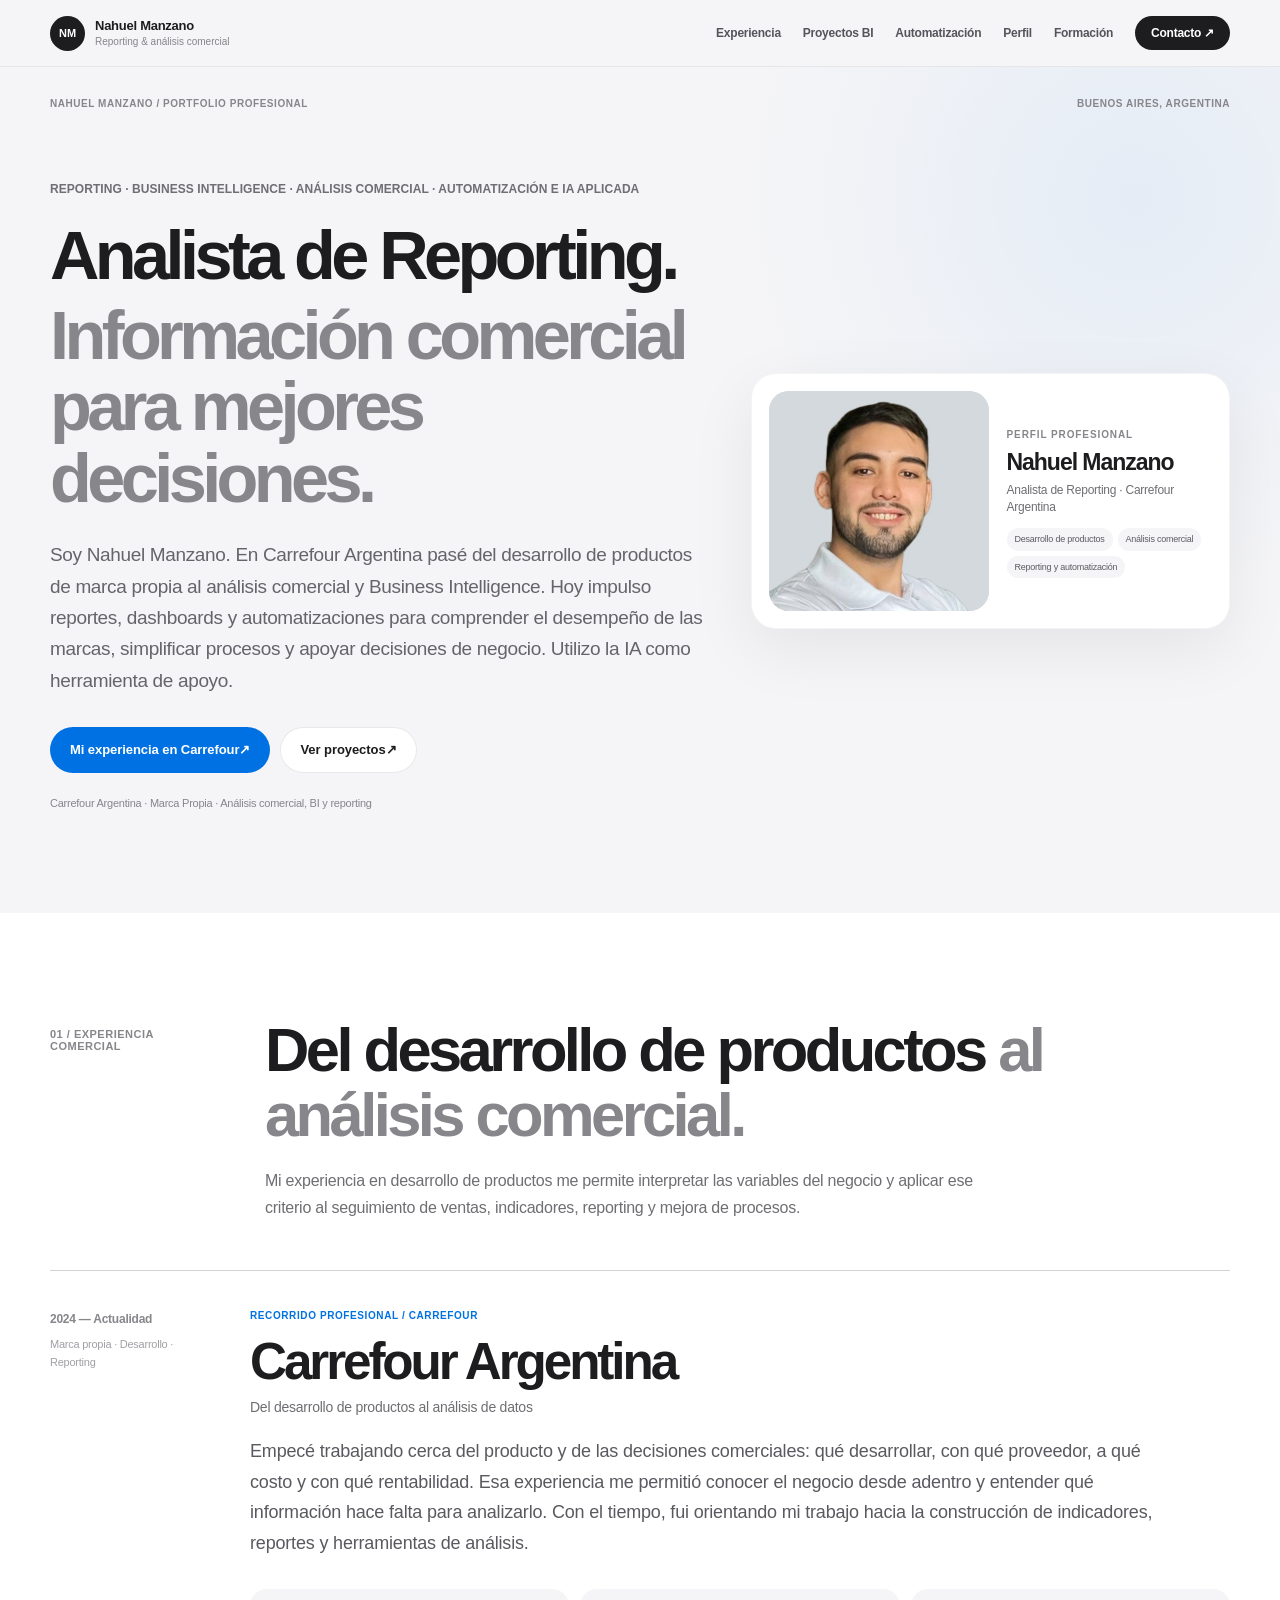
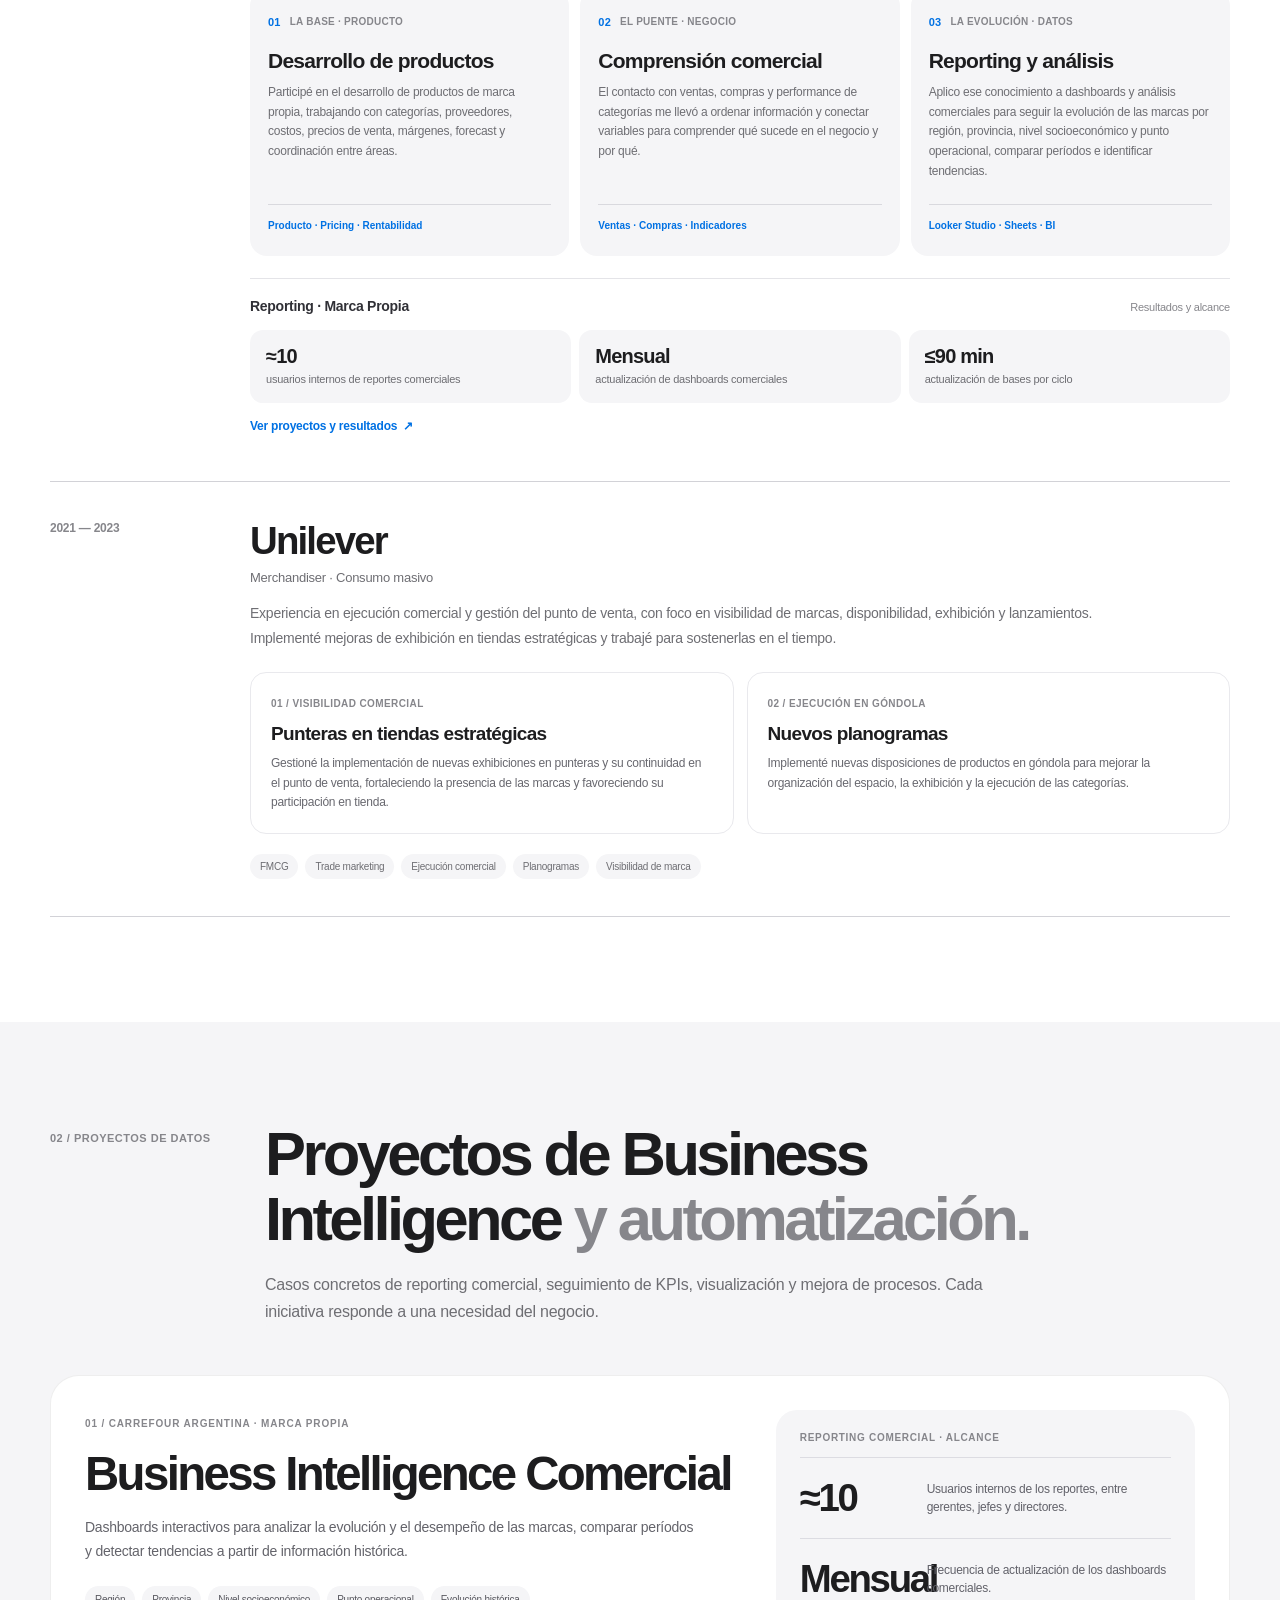
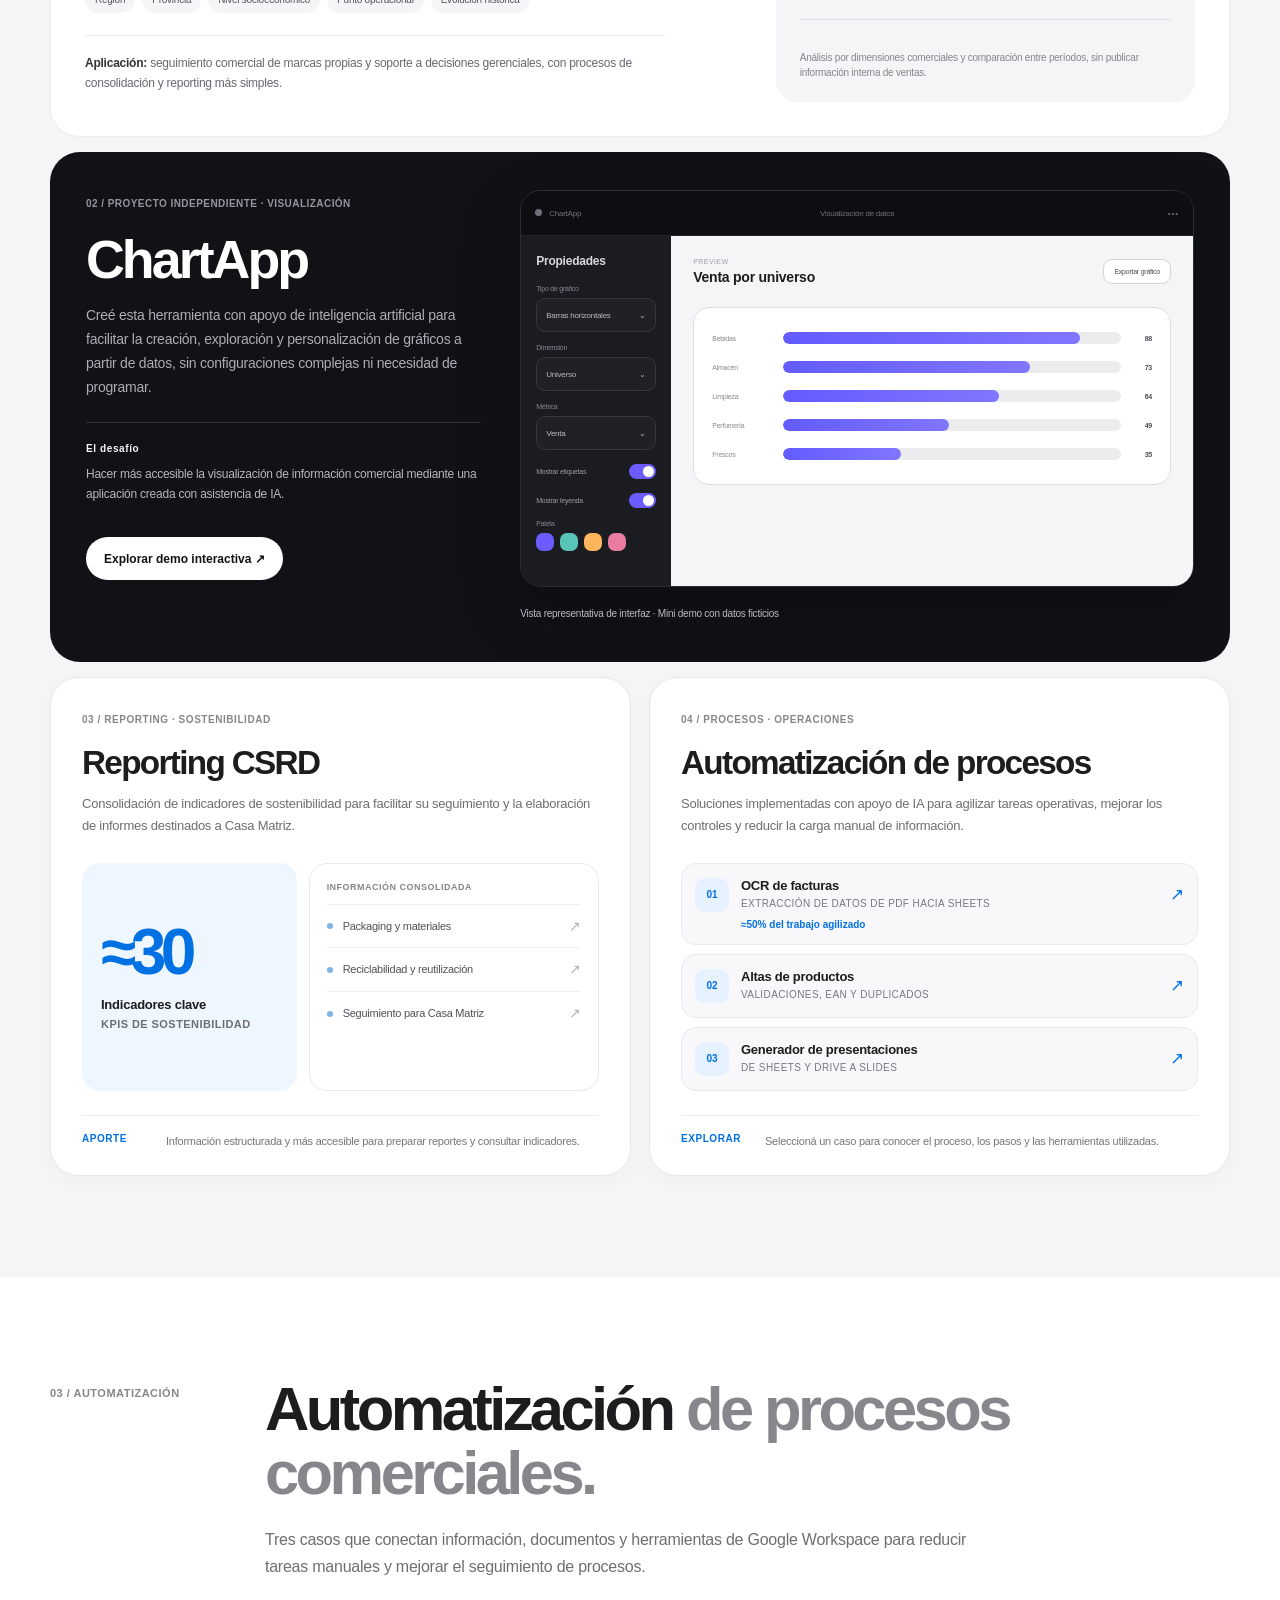
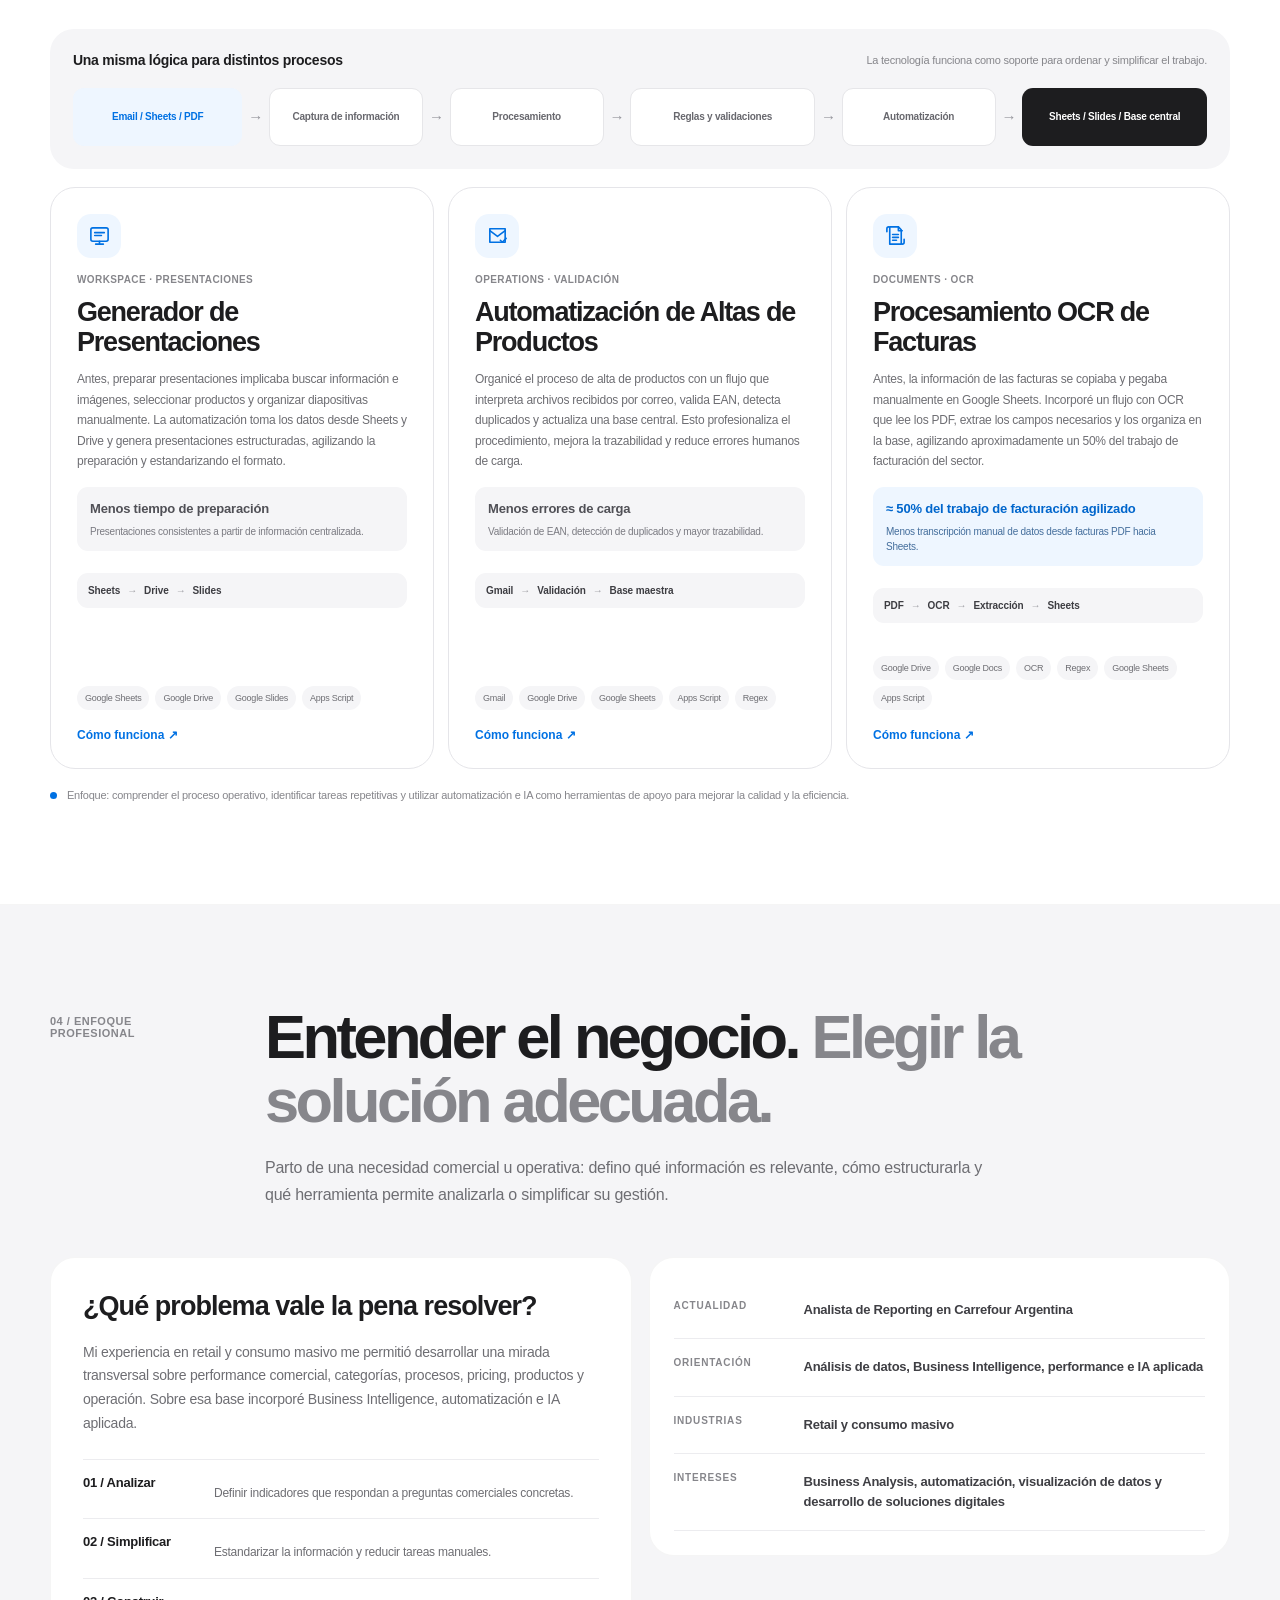
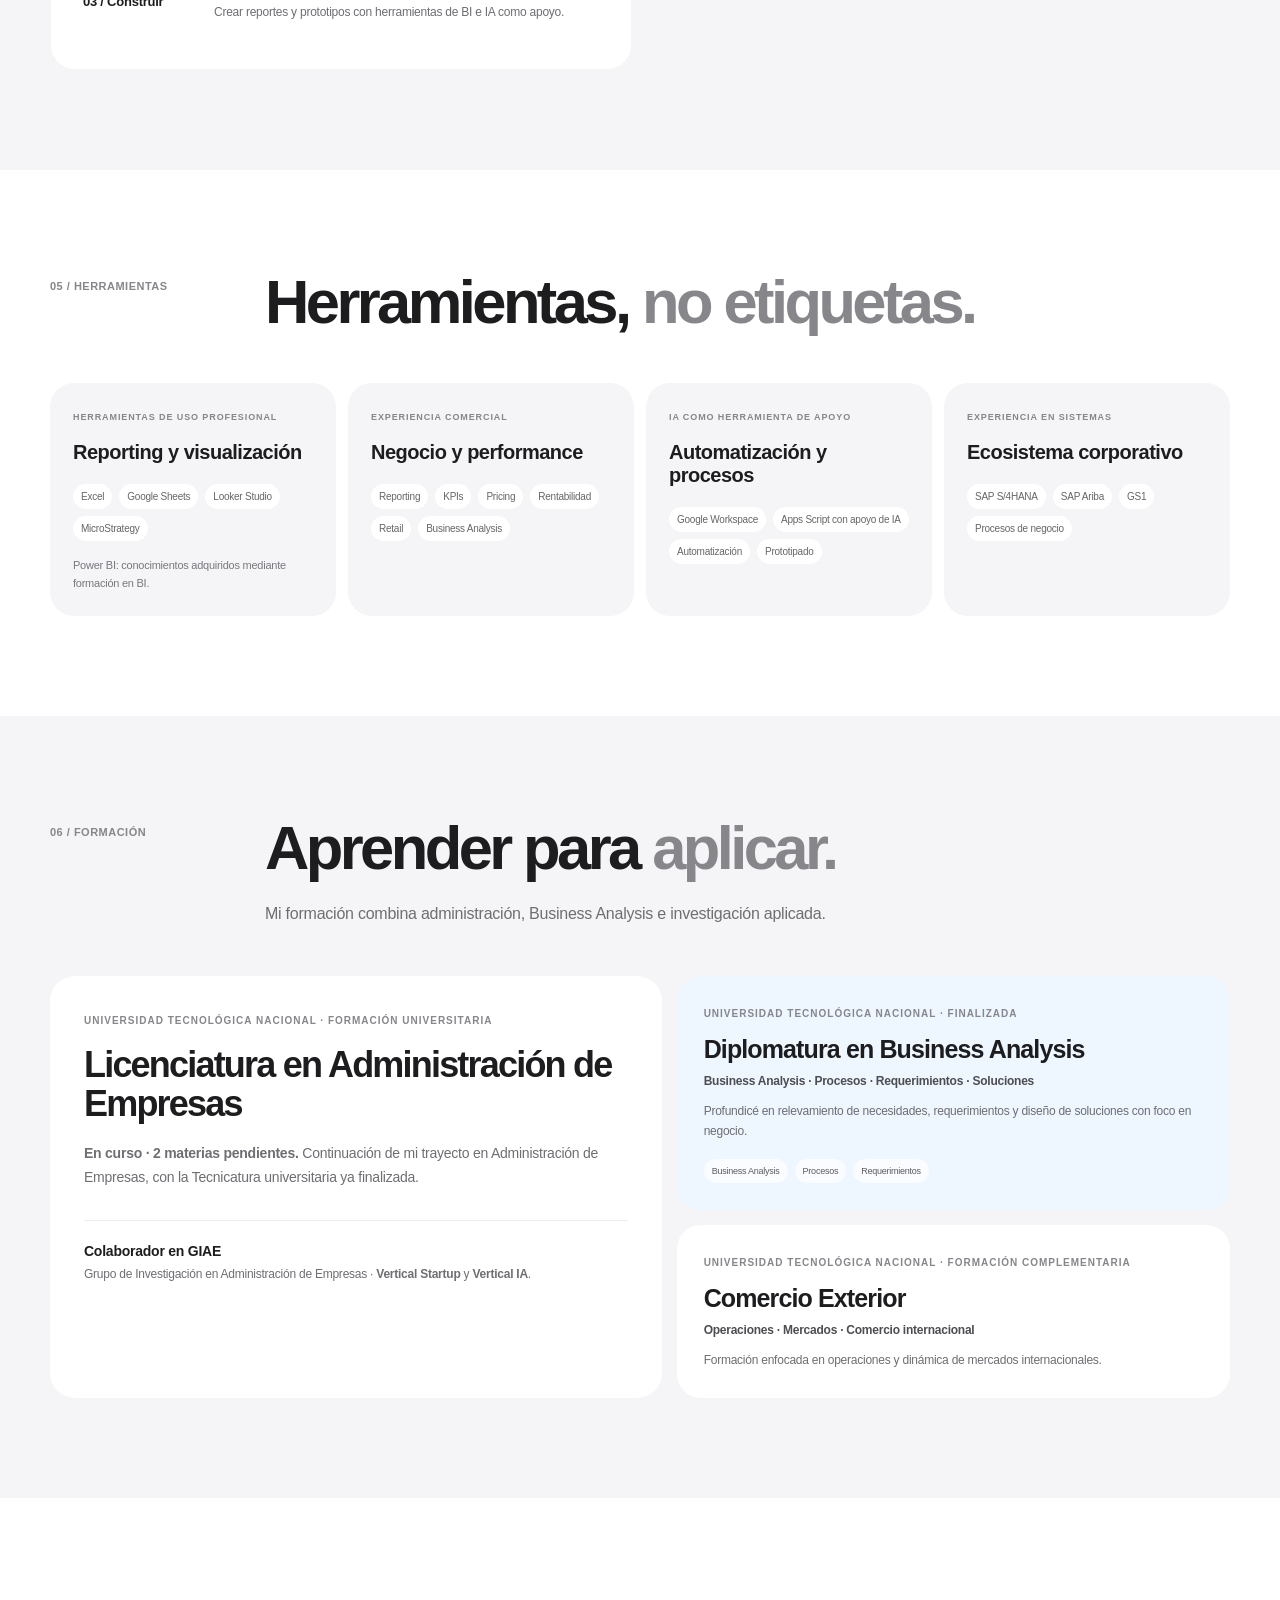
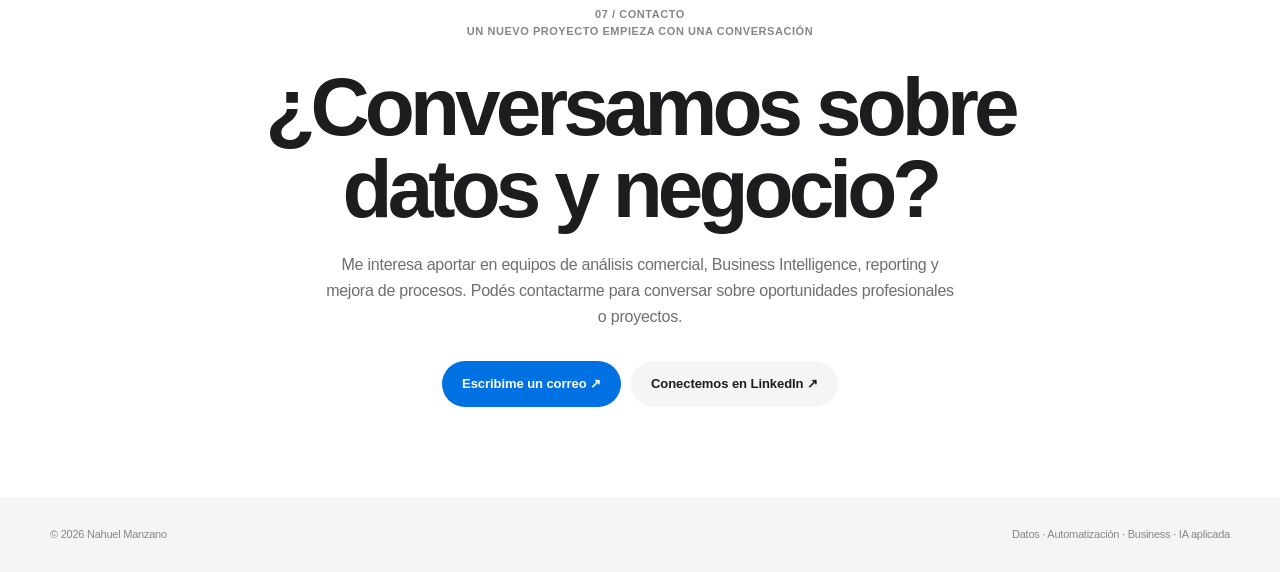
==== commit 0eca58fa: "Emphasize Unilever endcaps and planograms, streamline Carrefour reporting section" ====
--- a/index.html
+++ b/index.html
@@ -553,6 +553,32 @@
  #proyectos .case-open-copy small{font-size:10px}
 }
 
+
+/* Experience refinements: concise Carrefour evidence + Unilever achievements */
+.exp-summary{margin-top:22px;border-top:1px solid #e4e4e8;padding:19px 0 2px}
+.exp-summary-title{display:flex;align-items:baseline;justify-content:space-between;gap:12px;margin-bottom:16px}
+.exp-summary-title strong{font-size:14px;letter-spacing:-.02em;color:#303036}
+.exp-summary-title span{font-size:11px;color:#86868b}
+.exp-summary-facts{display:grid;grid-template-columns:repeat(3,minmax(0,1fr));gap:8px}
+.exp-summary-facts>div{min-width:0;padding:15px 16px;background:#f5f5f7;border-radius:13px;display:flex;flex-direction:column;gap:5px}
+.exp-summary-facts strong{font-size:20px;line-height:1.1;letter-spacing:-.04em;color:#1d1d1f}
+.exp-summary-facts span{font-size:11px;color:#6e6e73;line-height:1.45}
+.exp-summary-link{display:inline-flex;gap:6px;align-items:center;margin-top:16px;color:#0071e3;text-decoration:none;font-size:12px;font-weight:650}
+.exp-summary-link:hover{text-decoration:underline;text-underline-offset:3px}
+.exp-unilever>div:nth-child(2)>p{margin-bottom:18px}
+.unilever-achievements{display:grid;grid-template-columns:repeat(2,minmax(0,1fr));gap:13px;margin:22px 0 20px}
+.uni-achievement{border:1px solid #e9e9ed;border-radius:16px;padding:20px;background:#fff}
+.uni-achievement-label{color:#86868b;font-size:10px;letter-spacing:.04em;font-weight:700}
+.uni-achievement h4{color:#1d1d1f;font-size:19px;letter-spacing:-.035em;line-height:1.25;margin:11px 0 8px}
+.uni-achievement p{font-size:12px;line-height:1.65;color:#68686f;margin:0}
+@media(max-width:720px){
+ .exp-summary-title{flex-direction:column;gap:4px}
+ .exp-summary-facts{grid-template-columns:1fr 1fr}
+ .exp-summary-facts>div:last-child{grid-column:1/-1}
+ .unilever-achievements{grid-template-columns:1fr}
+ .uni-achievement{padding:18px}
+}
+
 </style>
 
 </head>
@@ -644,28 +670,38 @@
               <div class="journey-focus">Looker Studio · Sheets · BI</div>
             </li>
           </ol>
-          <div class="exp-results" aria-label="Resultados de reporting en Carrefour">
-  <h4>Reporting y Business Intelligence en Marca Propia</h4>
-  <p>Impulsé el desarrollo y la implementación de dashboards interactivos que integran información histórica de ventas y desempeño de marcas. Los reportes comerciales se actualizan mensualmente y son utilizados por aproximadamente 10 profesionales, incluidos gerentes, jefes y directores.</p>
-  <p>En un desarrollo independiente, implementé un reporting CSRD para consolidar y presentar a Casa Matriz aproximadamente 30 indicadores de sostenibilidad. Estas soluciones contribuyeron a simplificar la consolidación de información y reducir tareas manuales de preparación de informes.</p>
-  <div class="exp-result-detail"><strong>Actualización de bases de datos</strong><span>Hasta aproximadamente 90 minutos por ciclo de actualización.</span></div>
-  <p class="exp-skills"><strong>Competencias aplicadas:</strong> Business Intelligence, análisis comercial, visualización de datos, automatización de procesos y mejora continua.</p>
+          <div class="exp-summary reveal" aria-label="Alcance del reporting en Carrefour">
+  <div class="exp-summary-title"><strong>Reporting · Marca Propia</strong><span>Resultados y alcance</span></div>
+  <div class="exp-summary-facts">
+    <div><strong>≈10</strong><span>usuarios internos de reportes comerciales</span></div>
+    <div><strong>Mensual</strong><span>actualización de dashboards comerciales</span></div>
+    <div><strong>≤90 min</strong><span>actualización de bases por ciclo</span></div>
+  </div>
+  <a class="exp-summary-link" href="#proyectos">Ver proyectos y resultados <span aria-hidden="true">↗</span></a>
 </div>
-<div class="exp-synthesis">
-            <span>LO QUE CONECTA LAS TRES ETAPAS</span>
-            <p>No se trata solamente de mostrar datos: se trata de conocer el negocio para identificar qué información es relevante y cómo convertirla en una herramienta de decisión.</p>
-          </div>
         </div>
       </article>
-      <article class="exp">
-        <div class="exp-date">2021 — 2023</div>
-        <div>
-          <h3>Unilever</h3>
-          <div class="exp-role">Merchandiser · Consumo masivo</div>
-          <p>Experiencia en ejecución comercial, lanzamientos, visibilidad de categorías, disponibilidad, precios y seguimiento de punto de venta. Esta etapa construyó la base operativa que hoy complementa mi perfil analítico.</p>
-          <div class="tags"><span>FMCG</span><span>Ejecución comercial</span><span>Categorías</span><span>Lanzamientos</span><span>Reporting</span></div>
-        </div>
-      </article>
+      <article class="exp exp-unilever">
+  <div class="exp-date">2021 — 2023</div>
+  <div>
+    <h3>Unilever</h3>
+    <div class="exp-role">Merchandiser · Consumo masivo</div>
+    <p>Experiencia en ejecución comercial y gestión del punto de venta, con foco en visibilidad de marcas, disponibilidad, exhibición y lanzamientos. Implementé mejoras de exhibición en tiendas estratégicas y trabajé para sostenerlas en el tiempo.</p>
+    <div class="unilever-achievements" aria-label="Hitos de gestión comercial en Unilever">
+      <div class="uni-achievement">
+        <span class="uni-achievement-label">01 / VISIBILIDAD COMERCIAL</span>
+        <h4>Punteras en tiendas estratégicas</h4>
+        <p>Gestioné la implementación de nuevas exhibiciones en punteras y su continuidad en el punto de venta, fortaleciendo la presencia de las marcas y favoreciendo su participación en tienda.</p>
+      </div>
+      <div class="uni-achievement">
+        <span class="uni-achievement-label">02 / EJECUCIÓN EN GÓNDOLA</span>
+        <h4>Nuevos planogramas</h4>
+        <p>Implementé nuevas disposiciones de productos en góndola para mejorar la organización del espacio, la exhibición y la ejecución de las categorías.</p>
+      </div>
+    </div>
+    <div class="tags"><span>FMCG</span><span>Trade marketing</span><span>Ejecución comercial</span><span>Planogramas</span><span>Visibilidad de marca</span></div>
+  </div>
+</article>
     </div>
   </div>
 </section>
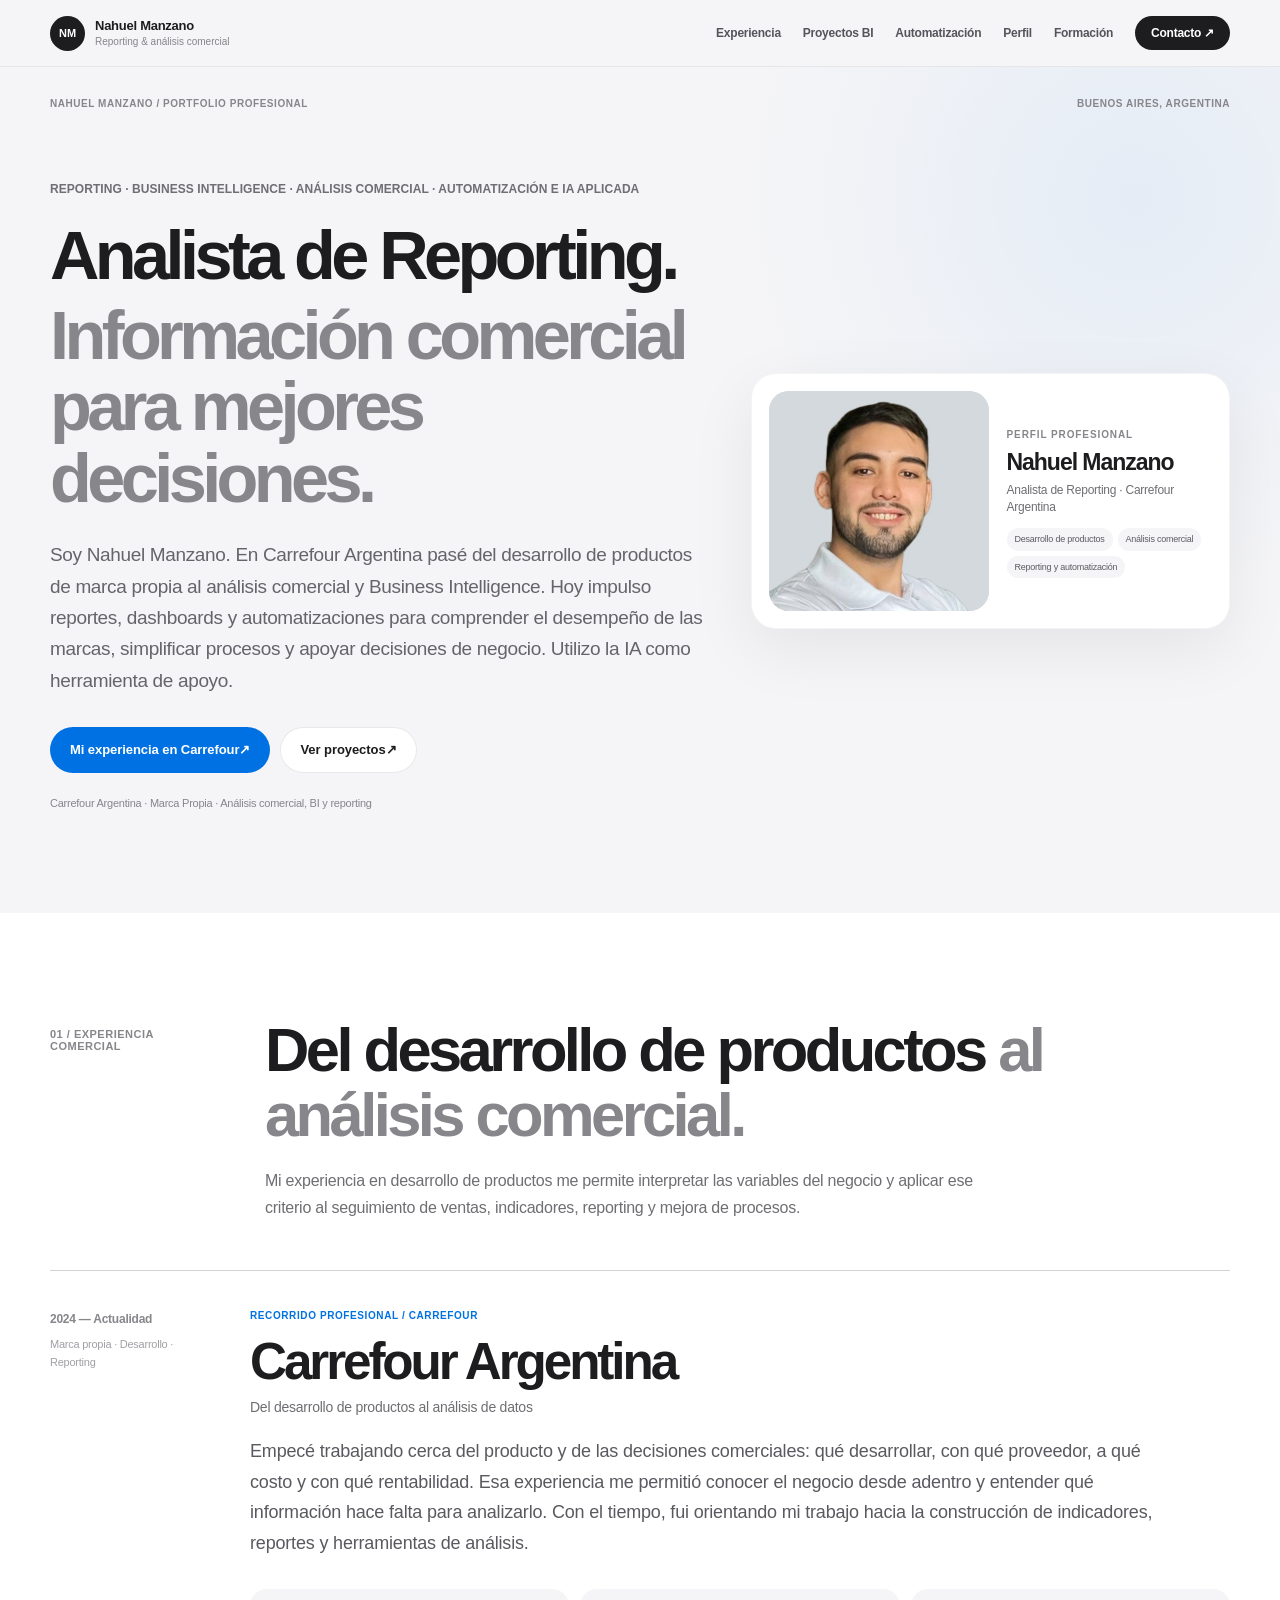
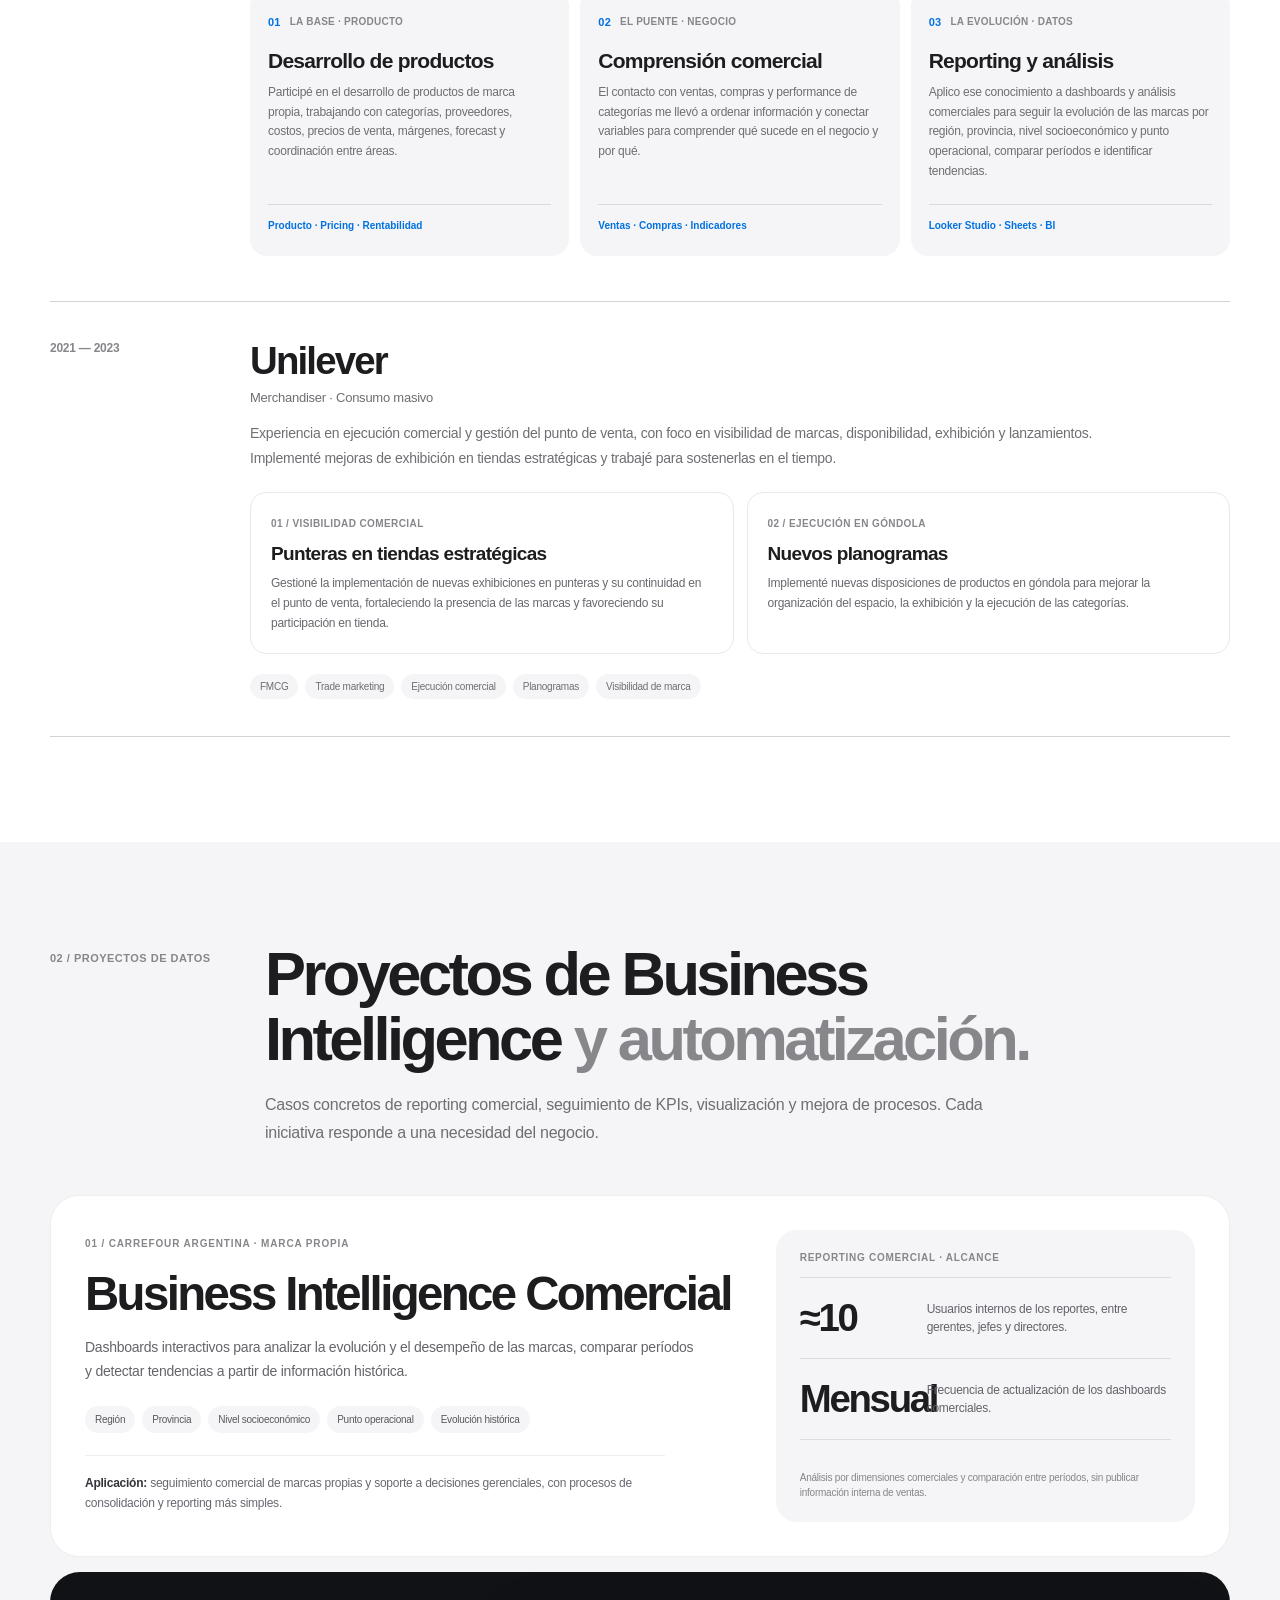
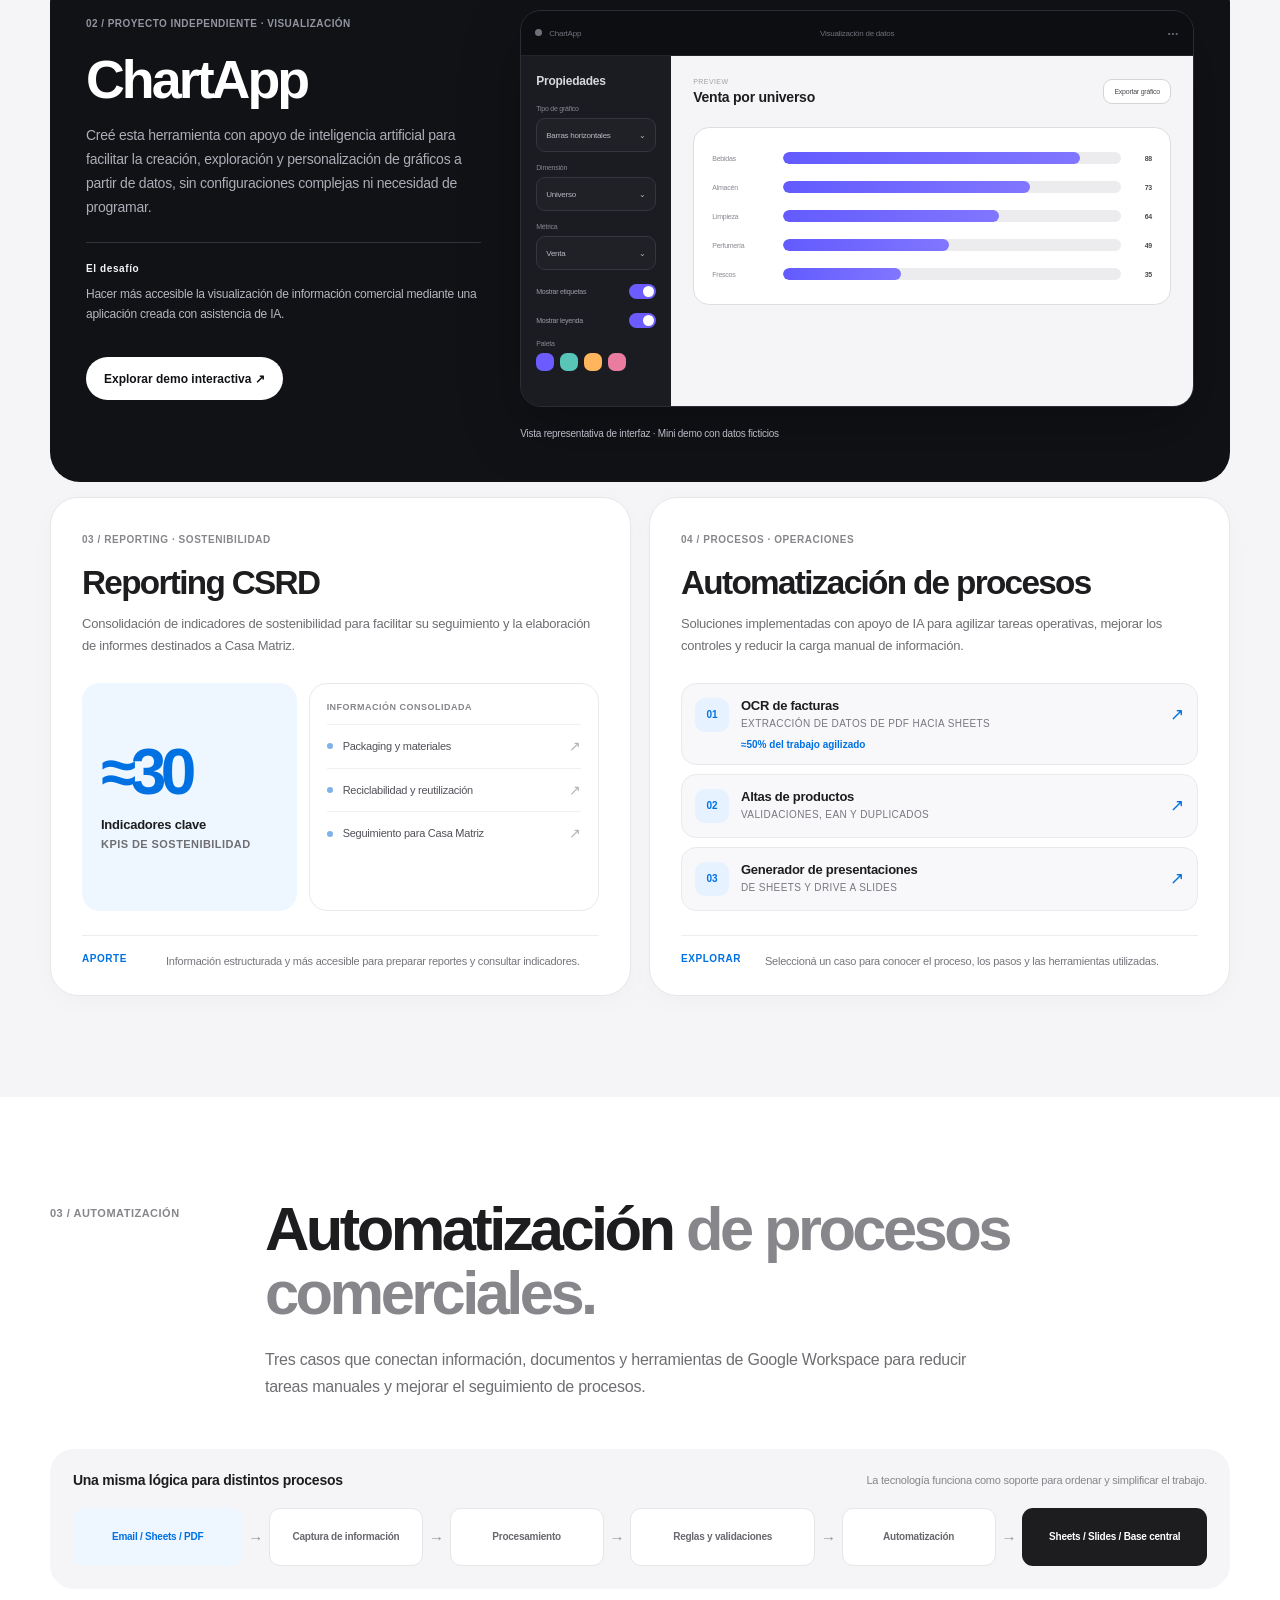
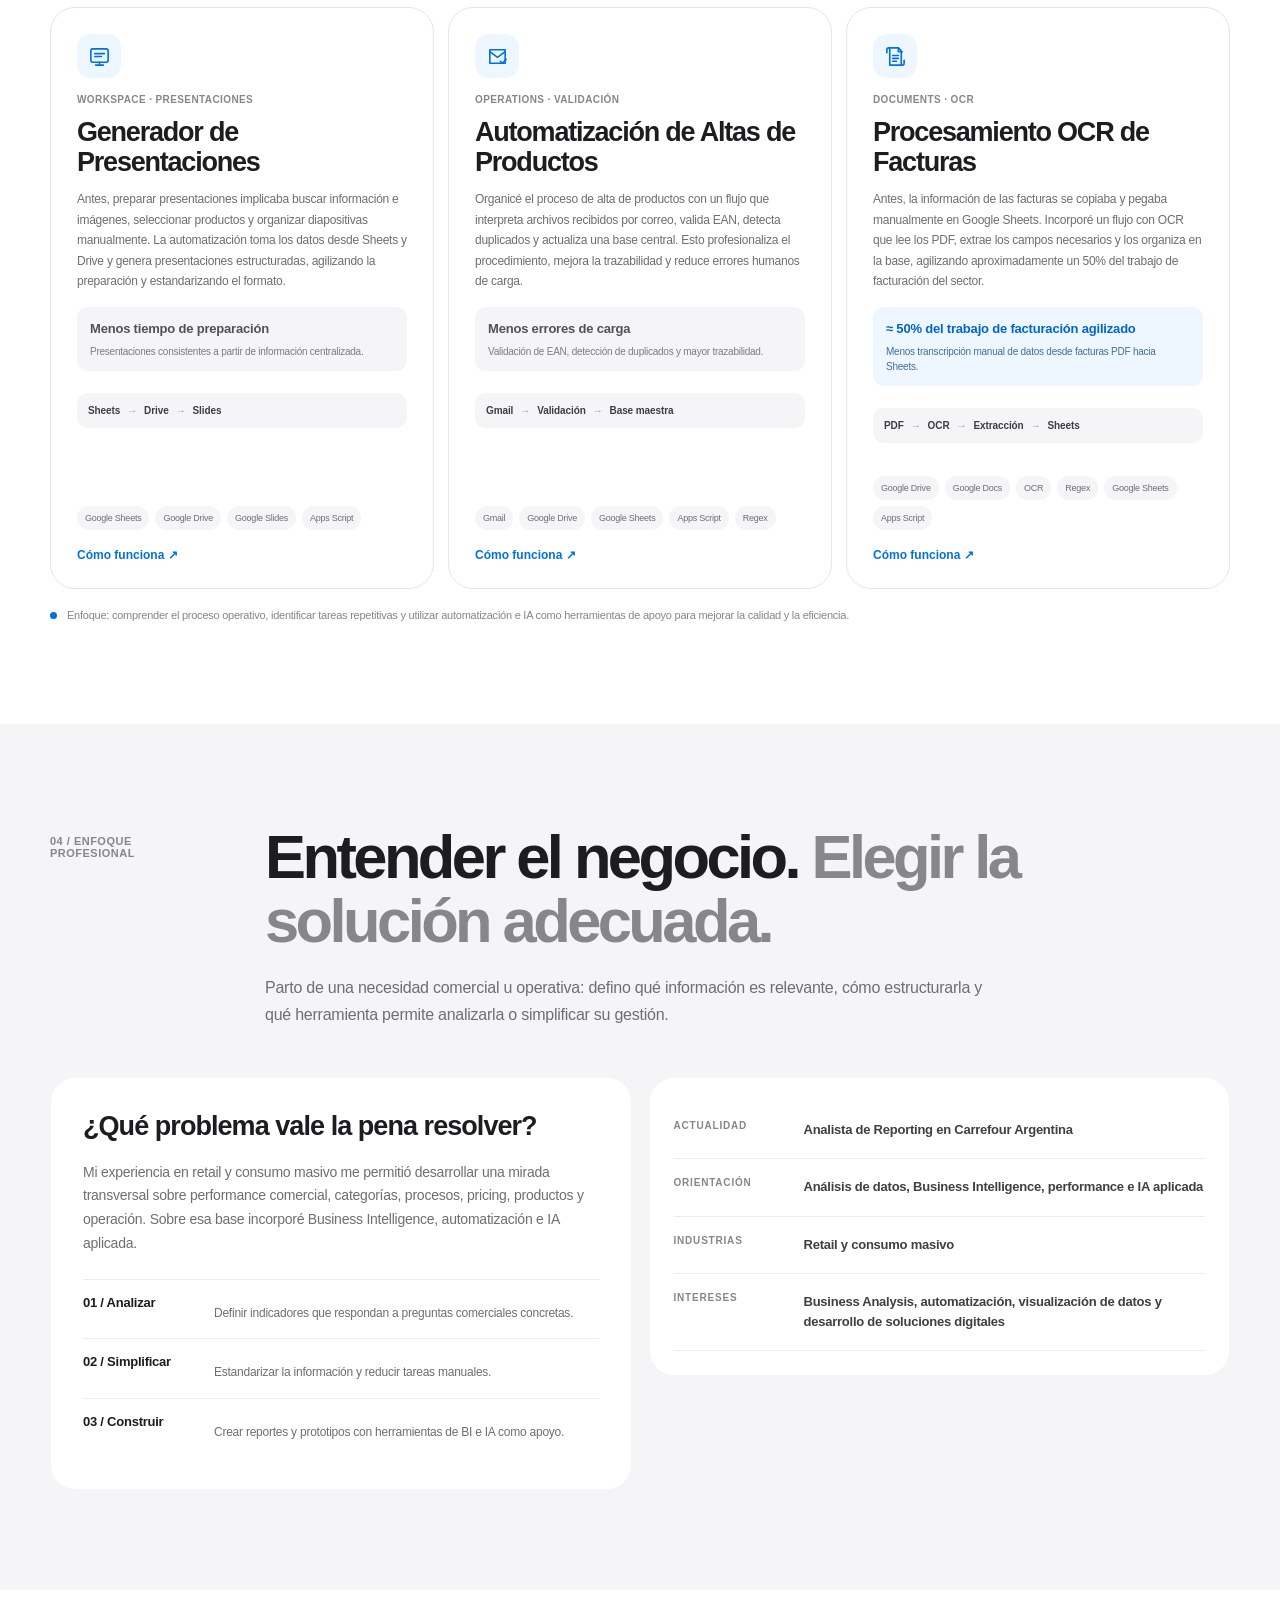
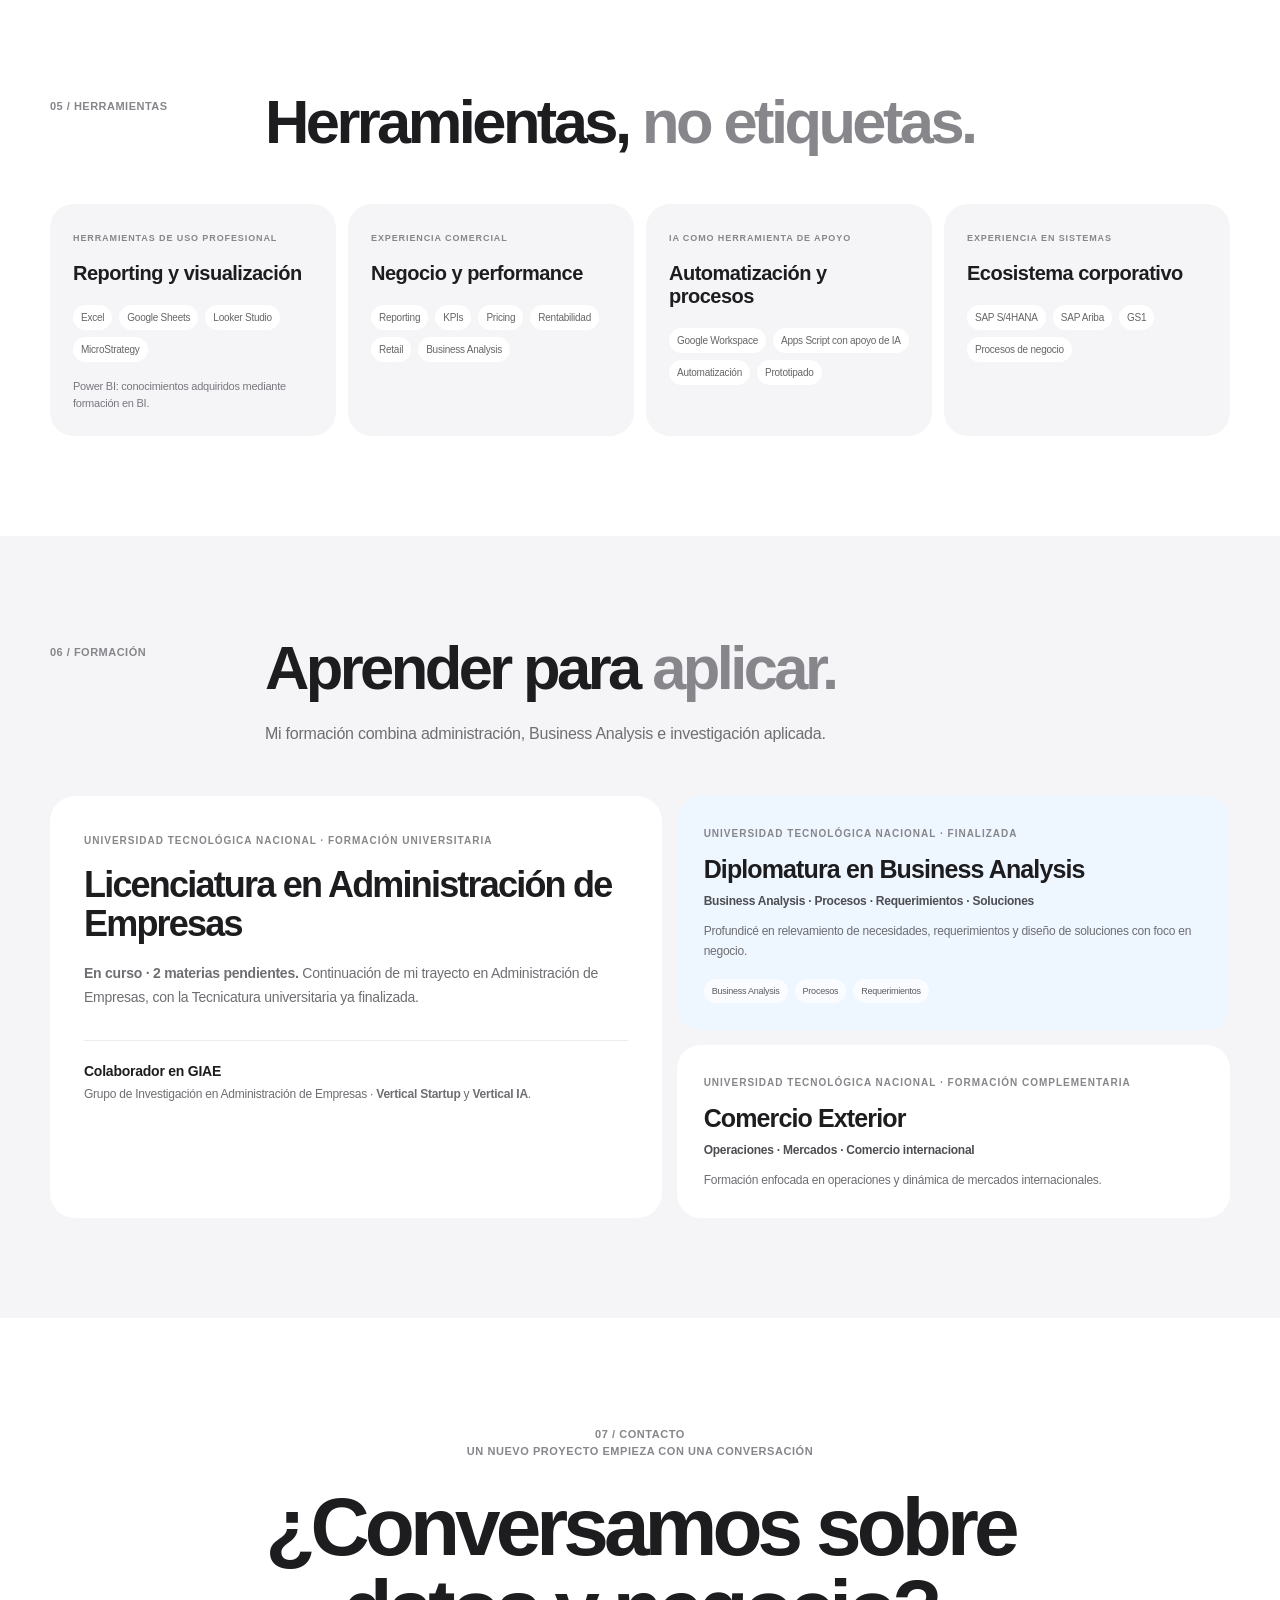
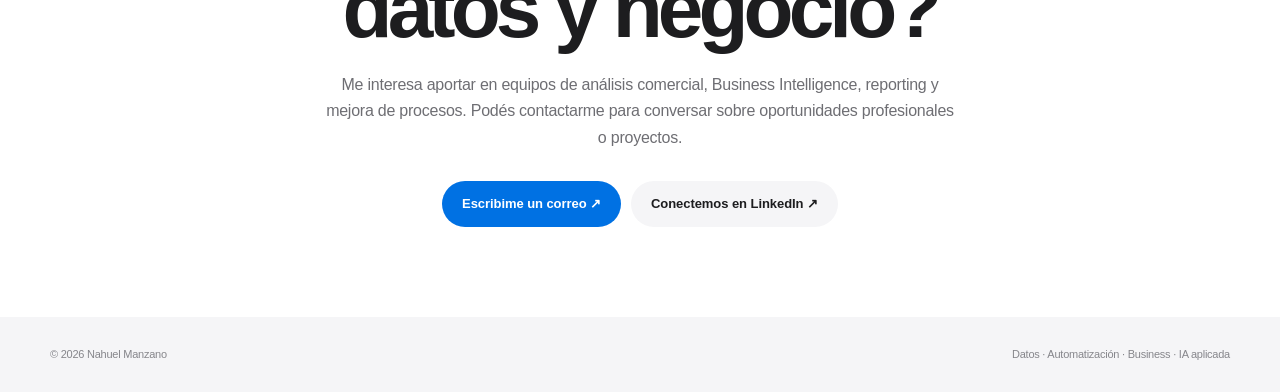
==== commit 08cd8da8: "Remove duplicate Carrefour reporting summary metrics block" ====
--- a/index.html
+++ b/index.html
@@ -670,15 +670,7 @@
               <div class="journey-focus">Looker Studio · Sheets · BI</div>
             </li>
           </ol>
-          <div class="exp-summary reveal" aria-label="Alcance del reporting en Carrefour">
-  <div class="exp-summary-title"><strong>Reporting · Marca Propia</strong><span>Resultados y alcance</span></div>
-  <div class="exp-summary-facts">
-    <div><strong>≈10</strong><span>usuarios internos de reportes comerciales</span></div>
-    <div><strong>Mensual</strong><span>actualización de dashboards comerciales</span></div>
-    <div><strong>≤90 min</strong><span>actualización de bases por ciclo</span></div>
-  </div>
-  <a class="exp-summary-link" href="#proyectos">Ver proyectos y resultados <span aria-hidden="true">↗</span></a>
-</div>
+          
         </div>
       </article>
       <article class="exp exp-unilever">
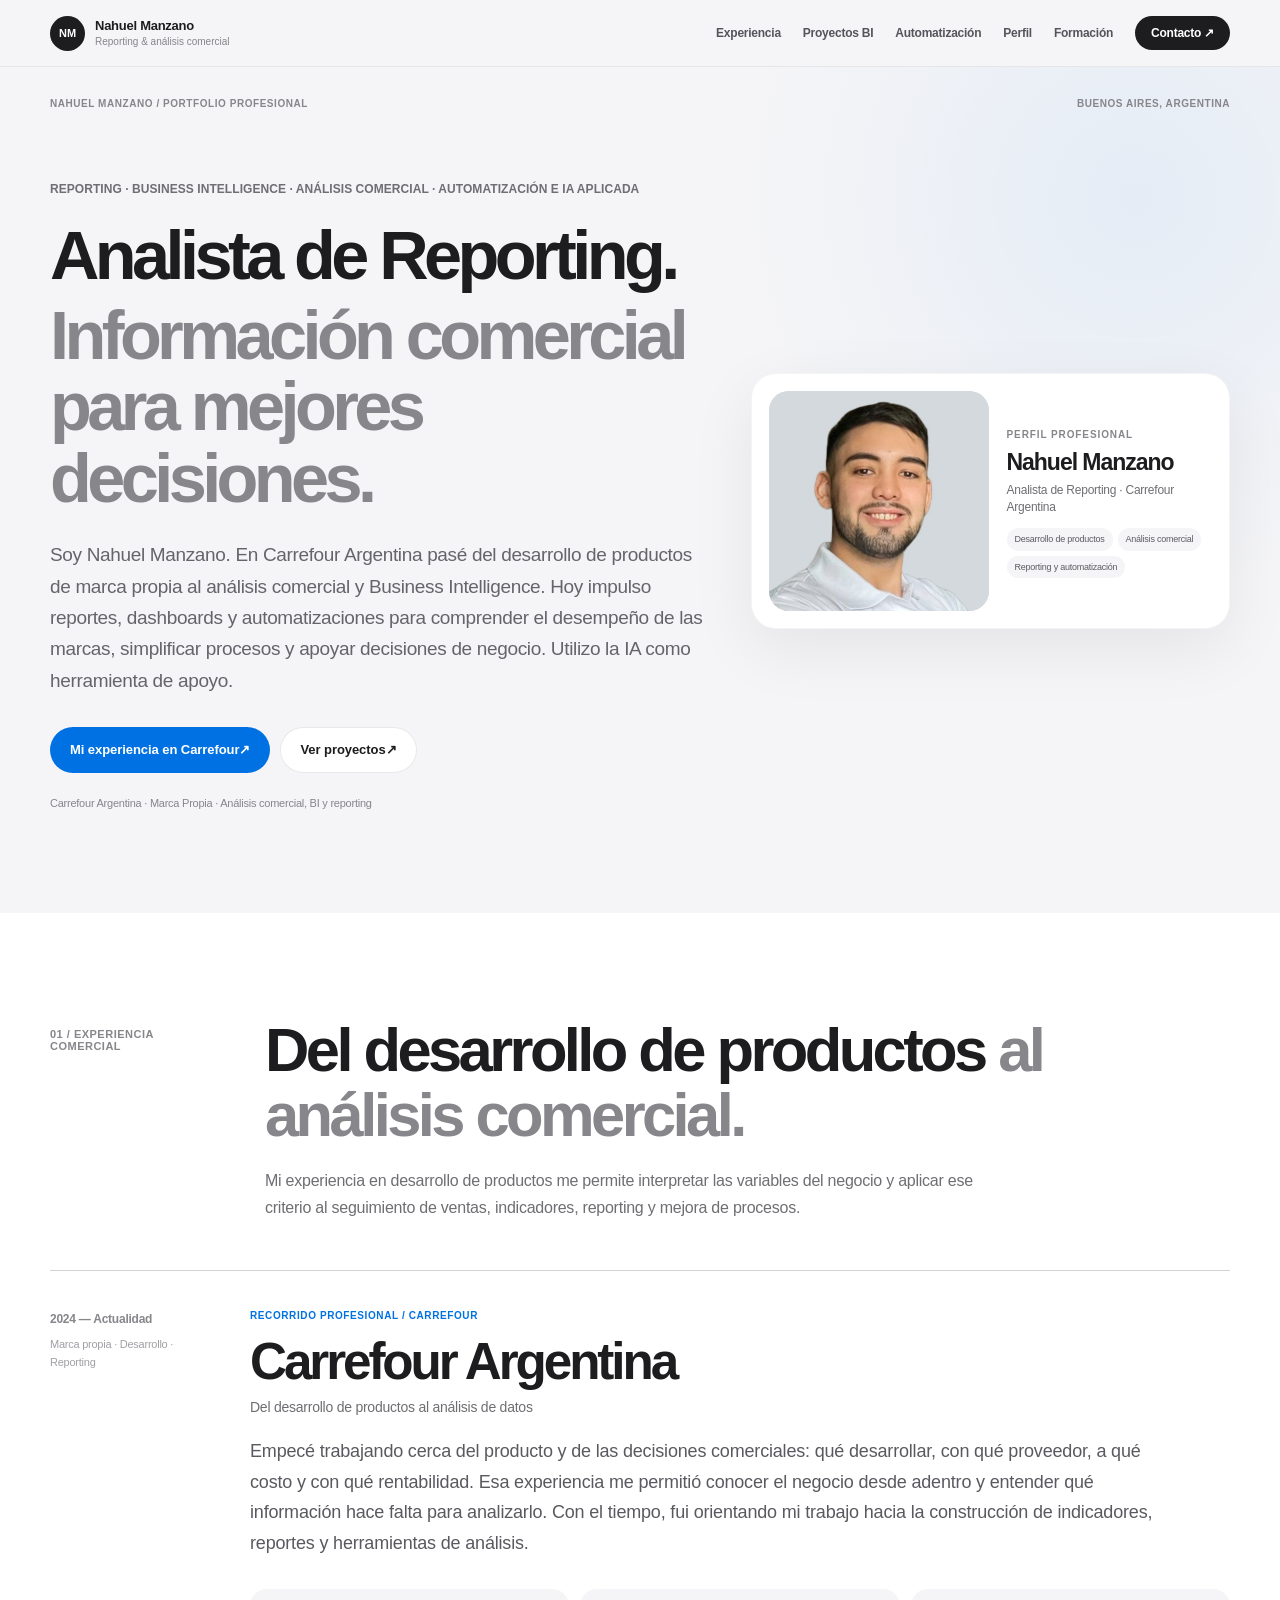
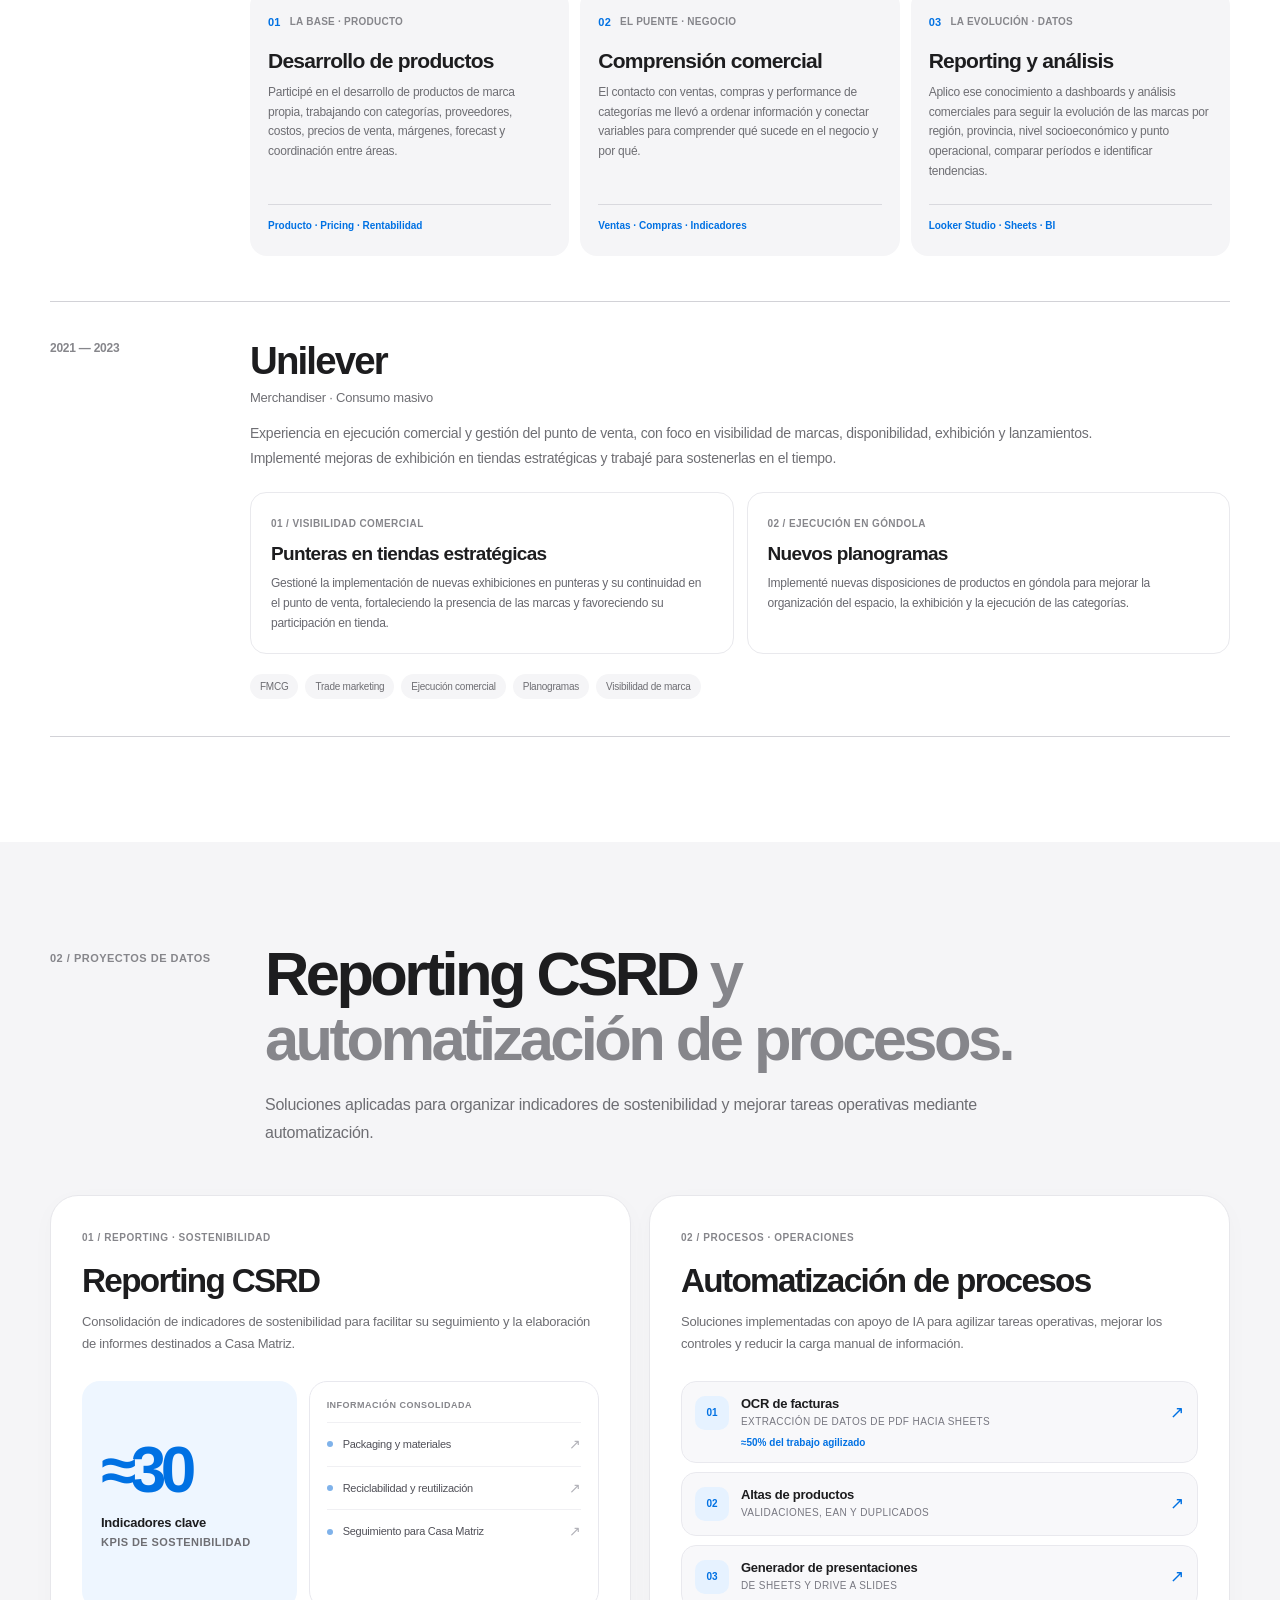
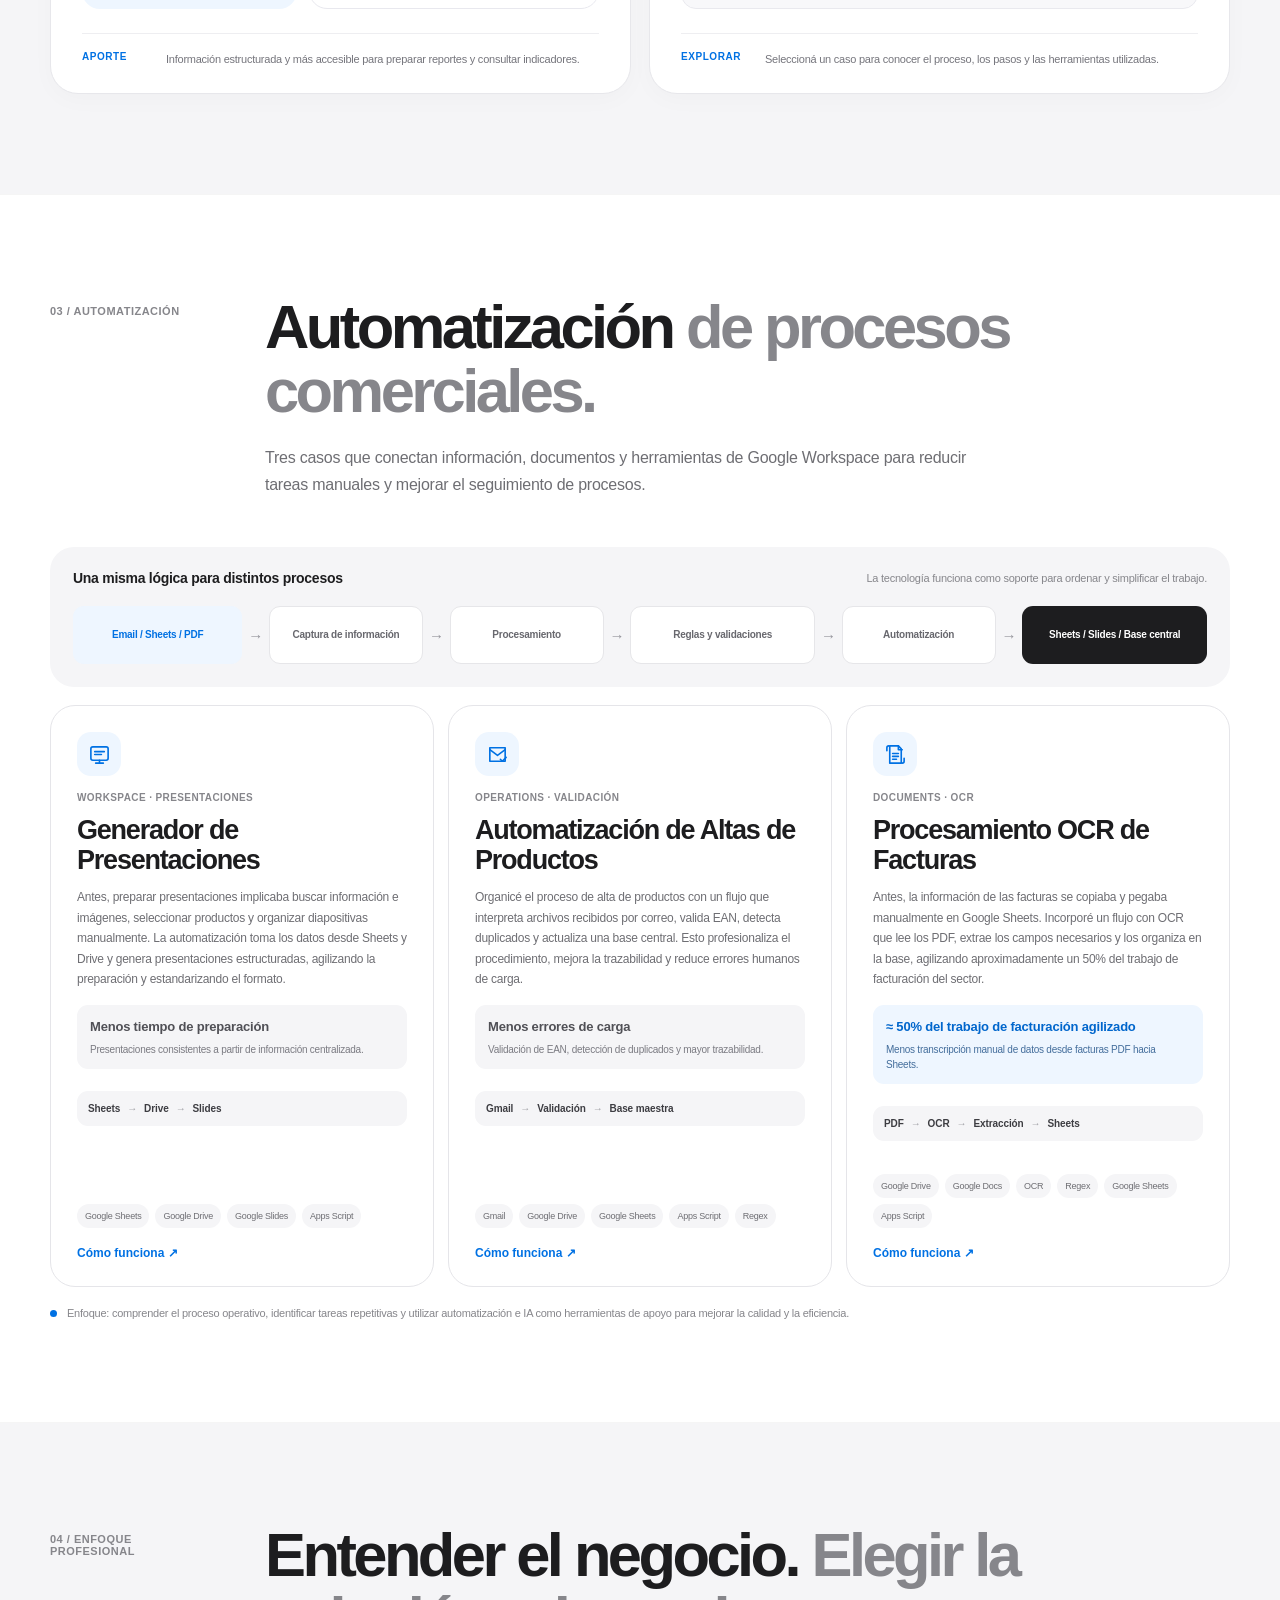
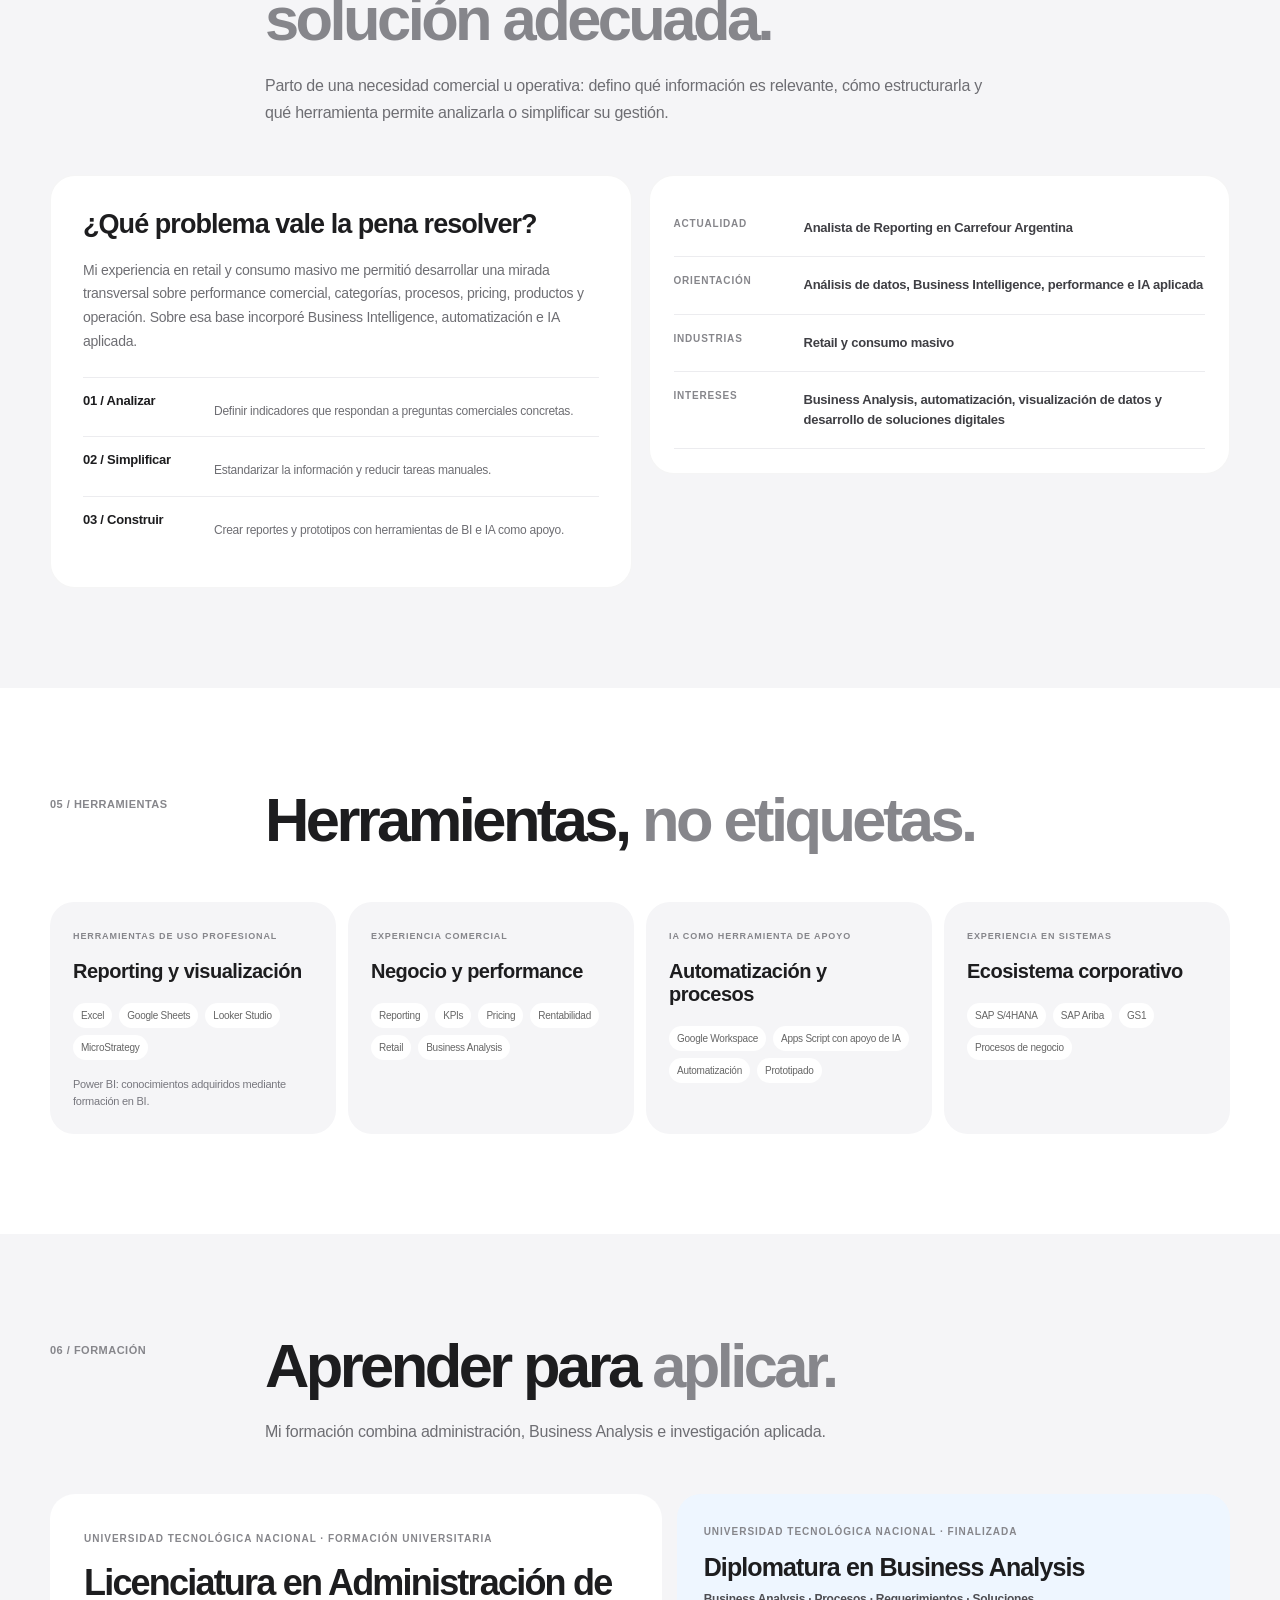
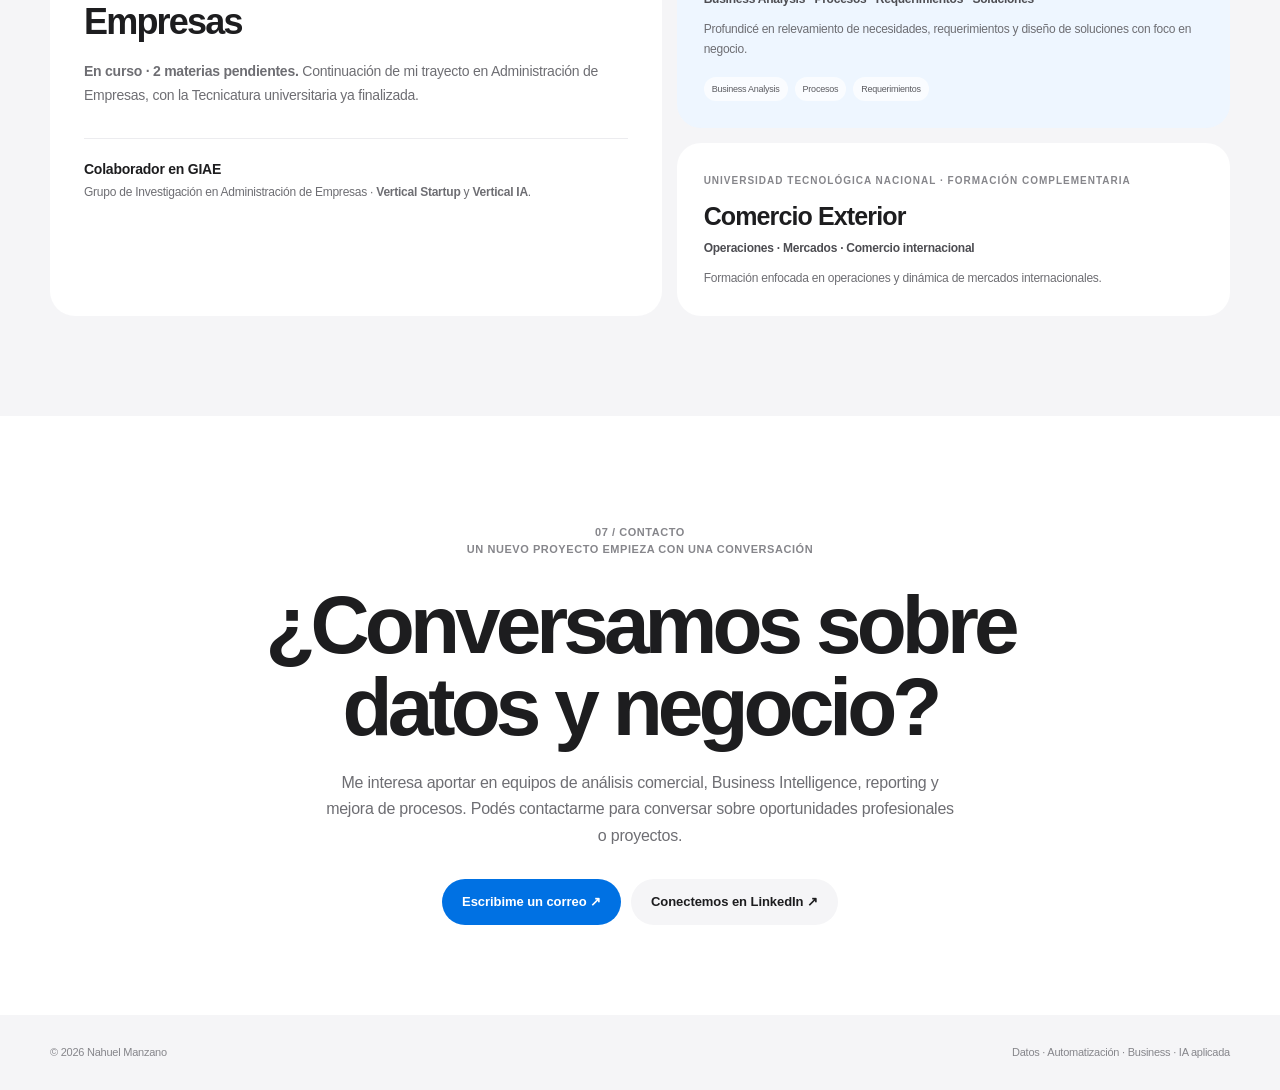
==== commit 3979cbef: "Remove ChartApp and Commercial BI project sections while retaining CSRD and automation" ====
--- a/index.html
+++ b/index.html
@@ -700,34 +700,12 @@
 
 
 
-<section class="section white" id="proyectos"><div class="shell"><div class="section-head"><div class="section-label reveal">02 / PROYECTOS DE DATOS</div><div><h2 class="section-title reveal">Proyectos de Business Intelligence <span>y automatización.</span></h2><p class="section-intro reveal">Casos concretos de reporting comercial, seguimiento de KPIs, visualización y mejora de procesos. Cada iniciativa responde a una necesidad del negocio.</p></div></div>
+<section class="section white" id="proyectos"><div class="shell"><div class="section-head"><div class="section-label reveal">02 / PROYECTOS DE DATOS</div><div><h2 class="section-title reveal">Reporting CSRD <span>y automatización de procesos.</span></h2><p class="section-intro reveal">Soluciones aplicadas para organizar indicadores de sostenibilidad y mejorar tareas operativas mediante automatización.</p></div></div>
 <div class="projects-showcase">
-  <article class="case-commercial reveal" aria-labelledby="commercial-heading">
-  <div class="case-commercial-copy">
-    <small class="case-label">01 / CARREFOUR ARGENTINA · MARCA PROPIA</small>
-    <h3 id="commercial-heading">Business Intelligence Comercial</h3>
-    <p>Dashboards interactivos para analizar la evolución y el desempeño de las marcas, comparar períodos y detectar tendencias a partir de información histórica.</p>
-    <div class="case-dimensions" aria-label="Dimensiones de análisis">
-      <span>Región</span><span>Provincia</span><span>Nivel socioeconómico</span><span>Punto operacional</span><span>Evolución histórica</span>
-    </div>
-    <p class="case-purpose"><strong>Aplicación:</strong> seguimiento comercial de marcas propias y soporte a decisiones gerenciales, con procesos de consolidación y reporting más simples.</p>
-  </div>
-  <div class="case-commercial-evidence" aria-label="Alcance del reporting comercial">
-    <div class="case-evidence-head">REPORTING COMERCIAL · ALCANCE</div>
-    <div class="case-stat"><strong>≈10</strong><span>Usuarios internos de los reportes, entre gerentes, jefes y directores.</span></div>
-    <div class="case-stat"><strong>Mensual</strong><span>Frecuencia de actualización de los dashboards comerciales.</span></div>
-    <div class="case-evidence-note">Análisis por dimensiones comerciales y comparación entre períodos, sin publicar información interna de ventas.</div>
-  </div>
-</article>
-  <article class="project-feature reveal">
-    <div class="feature-copy"><small>02 / PROYECTO INDEPENDIENTE · VISUALIZACIÓN</small><h3>ChartApp</h3><p>Creé esta herramienta con apoyo de inteligencia artificial para facilitar la creación, exploración y personalización de gráficos a partir de datos, sin configuraciones complejas ni necesidad de programar.</p><p class="project-problem"><strong>El desafío</strong>Hacer más accesible la visualización de información comercial mediante una aplicación creada con asistencia de IA.</p><button class="btn feature-btn demo-open" type="button">Explorar demo interactiva ↗</button></div>
-    <div class="app-mock" aria-hidden="true"><div class="mock-top"><span><i></i> ChartApp</span><span>Visualización de datos</span><span>•••</span></div><div class="mock-body"><aside class="mock-side"><b>Propiedades</b><label>Tipo de gráfico</label><div class="mock-select">Barras horizontales <span>⌄</span></div><label>Dimensión</label><div class="mock-select">Universo <span>⌄</span></div><label>Métrica</label><div class="mock-select">Venta <span>⌄</span></div><div class="mock-toggle"><span>Mostrar etiquetas</span><i></i></div><div class="mock-toggle"><span>Mostrar leyenda</span><i></i></div><label>Paleta</label><div class="palette"><i></i><i></i><i></i><i></i></div></aside><div class="mock-main"><div class="mock-main-head"><div><small>PREVIEW</small><b>Venta por universo</b></div><span>Exportar gráfico</span></div><div class="bar-preview"><div><label>Bebidas</label><i style="--w:88%"></i><b>88</b></div><div><label>Almacén</label><i style="--w:73%"></i><b>73</b></div><div><label>Limpieza</label><i style="--w:64%"></i><b>64</b></div><div><label>Perfumería</label><i style="--w:49%"></i><b>49</b></div><div><label>Frescos</label><i style="--w:35%"></i><b>35</b></div></div></div></div></div>
-    <div class="feature-visual-note">Vista representativa de interfaz · Mini demo con datos ficticios</div>
-  </article>
-  <div class="project-side-stack" aria-label="Otros proyectos destacados">
+  <div class="project-side-stack" aria-label="Proyectos destacados">
     <article class="project-side project-csrd project-detail-card reveal">
       <div class="project-detail-top">
-        <small>03 / REPORTING · SOSTENIBILIDAD</small>
+        <small>01 / REPORTING · SOSTENIBILIDAD</small>
         <h3>Reporting CSRD</h3>
         <p>Consolidación de indicadores de sostenibilidad para facilitar su seguimiento y la elaboración de informes destinados a Casa Matriz.</p>
       </div>
@@ -747,7 +725,7 @@
     </article>
     <article class="project-side project-automation project-detail-card reveal">
       <div class="project-detail-top">
-        <small>04 / PROCESOS · OPERACIONES</small>
+        <small>02 / PROCESOS · OPERACIONES</small>
         <h3>Automatización de procesos</h3>
         <p>Soluciones implementadas con apoyo de IA para agilizar tareas operativas, mejorar los controles y reducir la carga manual de información.</p>
       </div>
@@ -854,8 +832,6 @@
 </main></main>
 <footer class="shell footer"><span>© 2026 Nahuel Manzano</span><span>Datos · Automatización · Business · IA aplicada</span></footer>
 
-<div class="modal" id="chartModal" aria-hidden="true"><div class="modal-window" role="dialog" aria-modal="true" aria-label="Mini demo de ChartApp"><div class="modal-bar"><b>ChartApp · mini demo</b><button class="modal-close" type="button" aria-label="Cerrar">×</button></div><div class="demo" id="demoRoot"><aside class="demo-controls"><h4>Configuración</h4><p>Probá algunos controles con datos ficticios.</p><div class="field"><label>Métrica</label><select class="js-metric"><option value="ventas">Ventas</option><option value="margen">Margen %</option><option value="unidades">Unidades</option></select></div><div class="field"><label>Tipo de gráfico</label><div class="chart-types js-types"><button class="active" data-type="bar" type="button">Barras</button><button data-type="line" type="button">Línea</button><button data-type="scatter" type="button">Dispersión</button><button data-type="donut" type="button">Donut</button></div></div><div class="field"><label>Título</label><input class="js-title" type="text" value="Performance por categoría"></div><label class="toggle"><span>Etiquetas</span><input class="js-labels" type="checkbox" checked></label><label class="toggle"><span>Grilla</span><input class="js-grid" type="checkbox" checked></label><div class="demo-note">Demo independiente con datos ficticios. No utiliza backend ni lógica productiva de ChartApp.</div></aside><main class="demo-stage"><div class="stage-head"><div><small>VISTA PREVIA</small><h3 class="js-heading">Performance por categoría</h3></div><div class="stage-actions"><button class="js-random" type="button">Variar datos</button><button class="js-reset" type="button">Restablecer</button></div></div><div class="chart-card"><div class="chart-meta"><b class="js-metric-name">Ventas</b><span>Retail demo</span></div><div class="chart-area js-chart"></div></div><div class="data-row js-data"></div></main></div></div></div>
-
 <div class="modal" id="automationModal" aria-hidden="true">
   <div class="process-modal-window" role="dialog" aria-modal="true" aria-labelledby="autoModalTitle">
     <div class="process-modal-head"><div><small id="autoModalKicker">Automatización de procesos</small><h3 id="autoModalTitle">Caso</h3></div><button class="process-modal-close" type="button" aria-label="Cerrar">×</button></div>
@@ -869,10 +845,6 @@
 
 <script>
 const io=new IntersectionObserver(es=>es.forEach(e=>{if(e.isIntersecting){e.target.classList.add('show');io.unobserve(e.target)}}),{threshold:.10});document.querySelectorAll('.reveal').forEach(x=>io.observe(x));
-const seed=[{label:'Bebidas',ventas:88,margen:26,unidades:742},{label:'Almacén',ventas:73,margen:21,unidades:615},{label:'Limpieza',ventas:64,margen:31,unidades:488},{label:'Perfumería',ventas:49,margen:35,unidades:352},{label:'Frescos',ventas:35,margen:18,unidades:294}];
-function makeDemo(root){let data=seed.map(x=>({...x})),type='bar';const metric=root.querySelector('.js-metric'),title=root.querySelector('.js-title'),labels=root.querySelector('.js-labels'),grid=root.querySelector('.js-grid'),heading=root.querySelector('.js-heading'),metricName=root.querySelector('.js-metric-name'),chart=root.querySelector('.js-chart'),dataBox=root.querySelector('.js-data'),types=root.querySelectorAll('.js-types button');const fmt=v=>metric.value==='margen'?v+'%':new Intl.NumberFormat('es-AR').format(v);const val=d=>Number(d[metric.value])||0;const max=()=>Math.max(...data.map(val),1)*1.18;function axes(w,h,l,t,b,m){let s='';if(grid.checked)for(let i=0;i<5;i++){const y=t+(h-t-b)*i/4;s+=`<line x1="${l}" y1="${y}" x2="${w-18}" y2="${y}" stroke="#ececef"/><text x="${l-9}" y="${y+4}" text-anchor="end" font-size="10" fill="#9a9aa0">${fmt(Math.round(m*(4-i)/4))}</text>`}return s}function bar(w,h){const l=58,r=18,t=26,b=42,m=max(),iw=w-l-r,ih=h-t-b,g=14,bw=(iw-g*(data.length-1))/data.length;let s=axes(w,h,l,t,b,m);data.forEach((d,i)=>{const v=val(d),bh=ih*v/m,x=l+i*(bw+g),y=t+ih-bh;s+=`<rect x="${x}" y="${y}" width="${bw}" height="${bh}" rx="8" fill="#0071e3" opacity="${.58+i*.08}"/><text x="${x+bw/2}" y="${h-15}" text-anchor="middle" font-size="10" fill="#6e6e73">${d.label}</text>`;if(labels.checked)s+=`<text x="${x+bw/2}" y="${Math.max(14,y-8)}" text-anchor="middle" font-size="10" font-weight="700" fill="#3a3a3c">${fmt(v)}</text>`});return s}function line(w,h,scatter=false){const l=58,r=22,t=28,b=42,m=max(),iw=w-l-r,ih=h-t-b,pts=data.map((d,i)=>[l+iw*i/(data.length-1),t+ih-val(d)/m*ih]);let s=axes(w,h,l,t,b,m);data.forEach((d,i)=>s+=`<text x="${pts[i][0]}" y="${h-15}" text-anchor="middle" font-size="10" fill="#6e6e73">${d.label}</text>`);if(!scatter)s+=`<polyline points="${pts.map(p=>p.join(',')).join(' ')}" fill="none" stroke="#0071e3" stroke-width="4" stroke-linecap="round" stroke-linejoin="round"/>`;pts.forEach((p,i)=>{s+=`<circle cx="${p[0]}" cy="${p[1]}" r="${scatter?7:5}" fill="${scatter?'#2997ff':'#fff'}" stroke="#0071e3" stroke-width="${scatter?1:3}"/>`;if(labels.checked)s+=`<text x="${p[0]}" y="${p[1]-13}" text-anchor="middle" font-size="10" font-weight="700" fill="#3a3a3c">${fmt(val(data[i]))}</text>`});return s}function donut(w,h){const total=data.reduce((a,d)=>a+val(d),0)||1,cx=w/2,cy=h/2,r=Math.min(w,h)*.26,sw=42;let a=-Math.PI/2,s='';const cols=['#0071e3','#2997ff','#64b5ff','#94cbff','#c2e2ff'];data.forEach((d,i)=>{const delta=val(d)/total*Math.PI*2,end=a+Math.max(.015,delta-.03),x1=cx+r*Math.cos(a),y1=cy+r*Math.sin(a),x2=cx+r*Math.cos(end),y2=cy+r*Math.sin(end),large=end-a>Math.PI?1:0;s+=`<path d="M ${x1} ${y1} A ${r} ${r} 0 ${large} 1 ${x2} ${y2}" fill="none" stroke="${cols[i]}" stroke-width="${sw}"/>`;a+=delta});s+=`<text x="${cx}" y="${cy-4}" text-anchor="middle" font-size="10" fill="#86868b">TOTAL</text><text x="${cx}" y="${cy+25}" text-anchor="middle" font-size="24" font-weight="800" fill="#1d1d1f">${fmt(total)}</text>`;return s}function chartOnly(){const w=900,h=300,inner=type==='line'?line(w,h,false):type==='scatter'?line(w,h,true):type==='donut'?donut(w,h):bar(w,h);chart.innerHTML=`<svg viewBox="0 0 ${w} ${h}" preserveAspectRatio="xMidYMid meet">${inner}</svg>`}function render(){heading.textContent=title.value||'Performance por categoría';metricName.textContent=metric.value==='margen'?'Margen %':metric.value==='unidades'?'Unidades':'Ventas';chartOnly();dataBox.innerHTML=data.map((d,i)=>`<div class="data-box"><span>${d.label}</span><input type="number" min="0" data-i="${i}" value="${d[metric.value]}"></div>`).join('');dataBox.querySelectorAll('input').forEach(inp=>inp.oninput=e=>{data[+e.target.dataset.i][metric.value]=Math.max(0,Number(e.target.value)||0);chartOnly()})}metric.onchange=render;title.oninput=()=>heading.textContent=title.value||'Performance por categoría';labels.onchange=chartOnly;grid.onchange=chartOnly;types.forEach(b=>b.onclick=()=>{type=b.dataset.type;types.forEach(x=>x.classList.toggle('active',x===b));chartOnly()});root.querySelector('.js-random').onclick=()=>{data=data.map(d=>({...d,ventas:Math.round(28+Math.random()*72),margen:Math.round(15+Math.random()*25),unidades:Math.round(220+Math.random()*650)}));render()};root.querySelector('.js-reset').onclick=()=>{data=seed.map(x=>({...x}));type='bar';metric.value='ventas';title.value='Performance por categoría';labels.checked=true;grid.checked=true;types.forEach(x=>x.classList.toggle('active',x.dataset.type==='bar'));render()};render()}
-const modal=document.getElementById('chartModal');makeDemo(document.getElementById('demoRoot'));document.querySelectorAll('.demo-open').forEach(b=>b.onclick=()=>{modal.classList.add('open');modal.setAttribute('aria-hidden','false');document.body.classList.add('body-lock')});function closeModal(){modal.classList.remove('open');modal.setAttribute('aria-hidden','true');document.body.classList.remove('body-lock')}modal.querySelector('.modal-close').onclick=closeModal;modal.onclick=e=>{if(e.target===modal)closeModal()};document.addEventListener('keydown',e=>{if(e.key==='Escape'&&modal.classList.contains('open'))closeModal()});
-
 const automationCases={
  presentaciones:{
   title:'Generador de Presentaciones',
